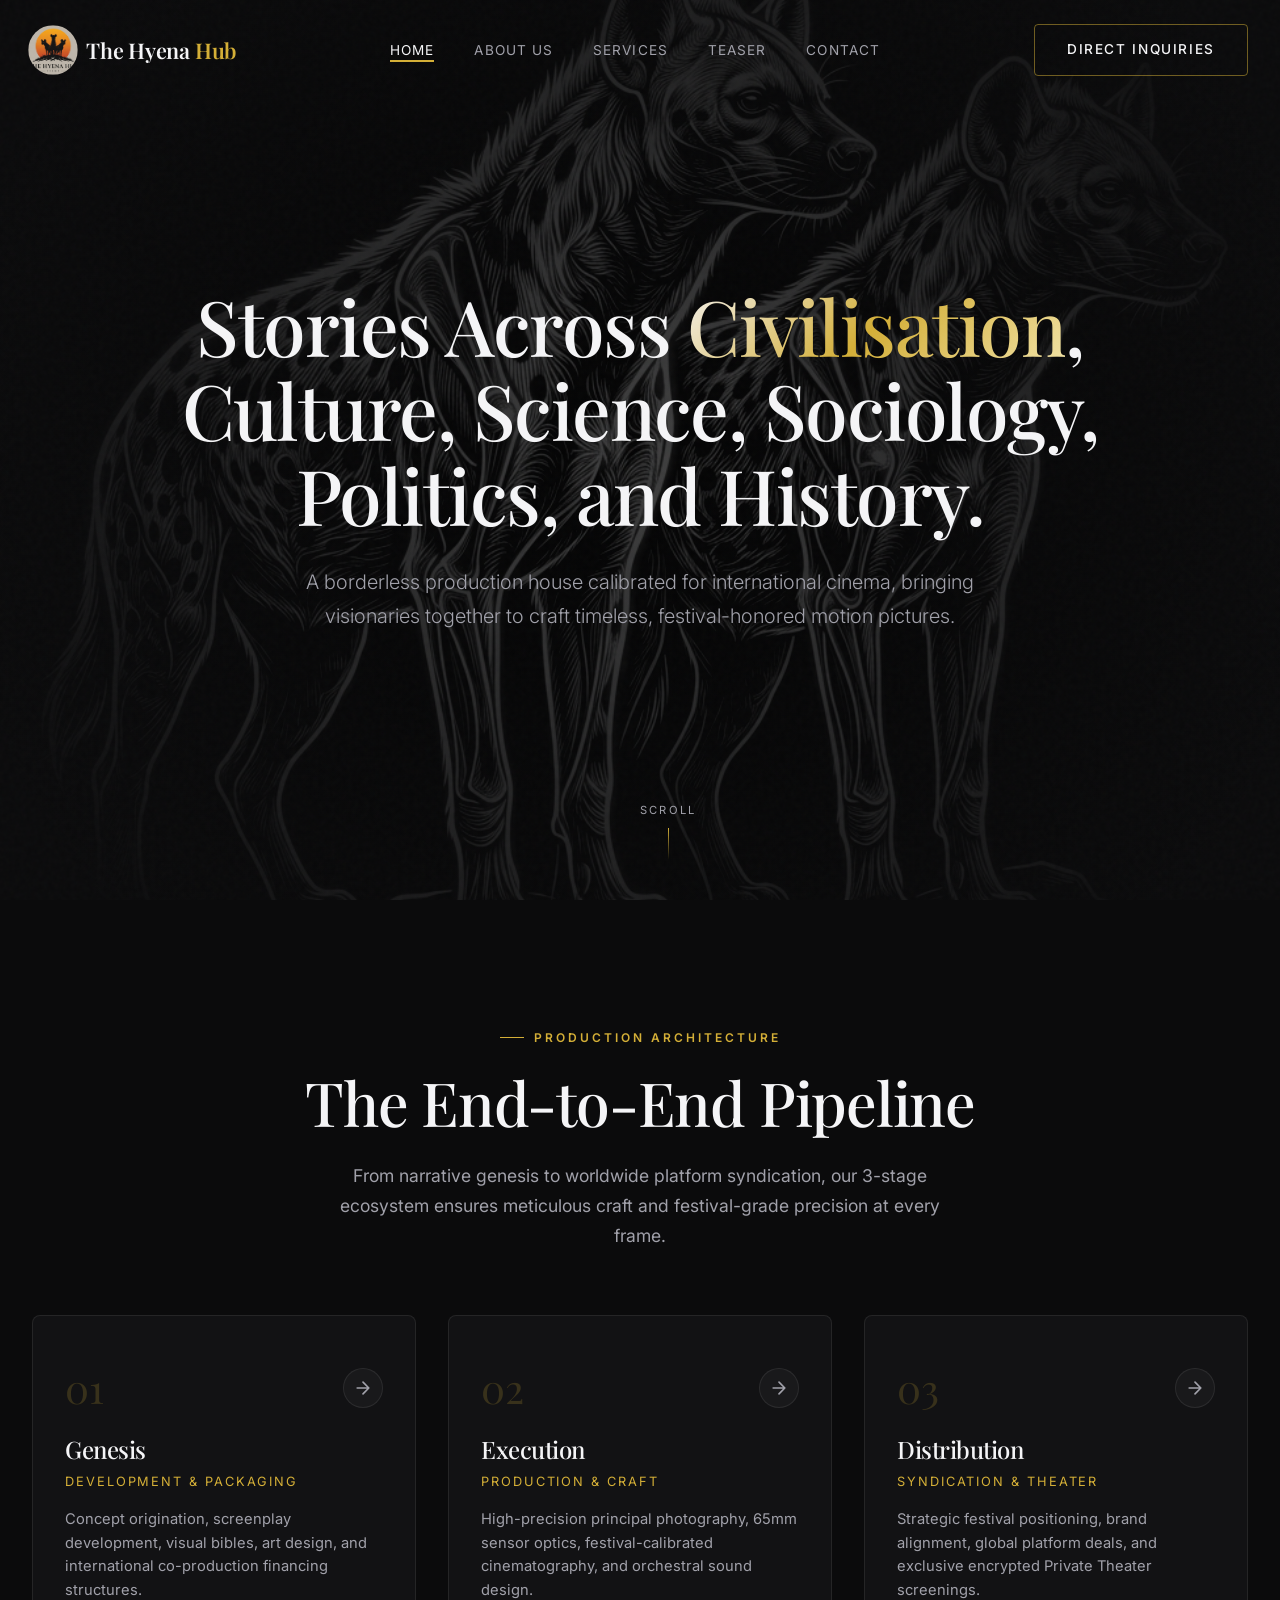
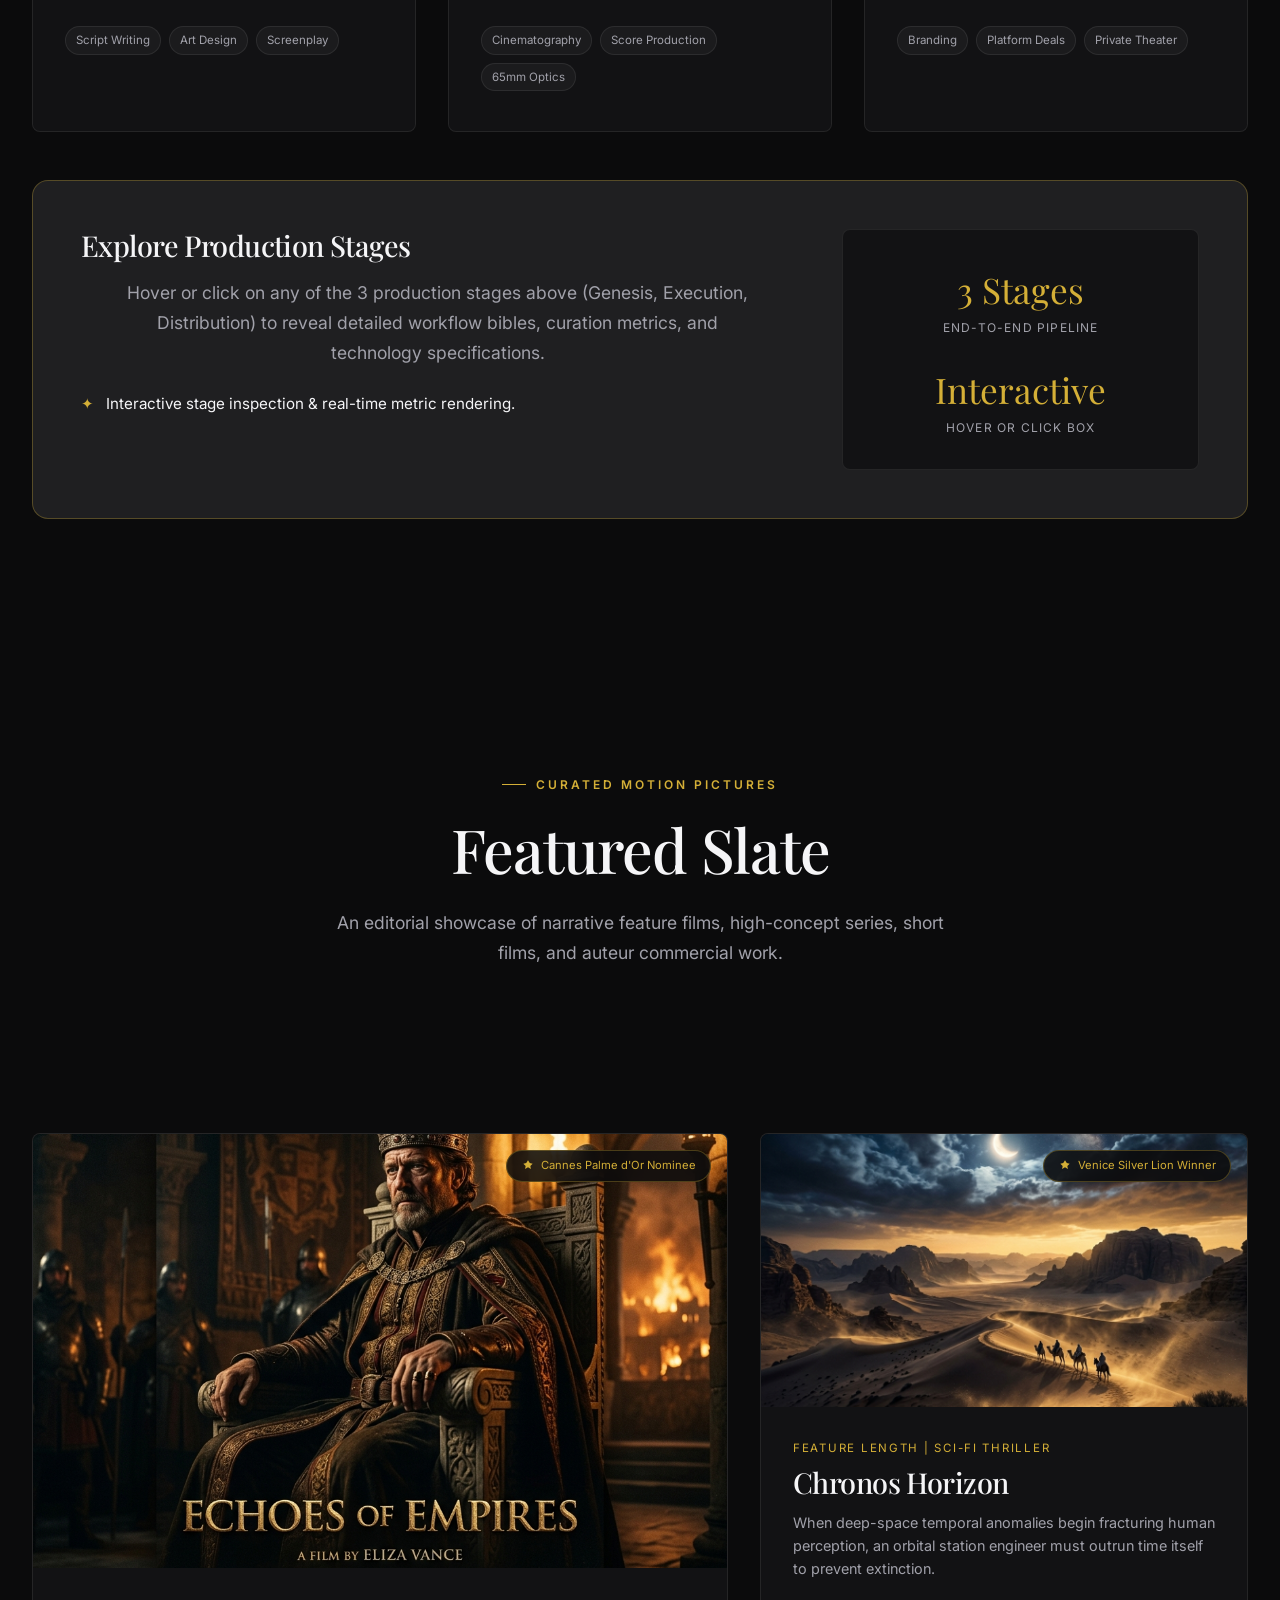
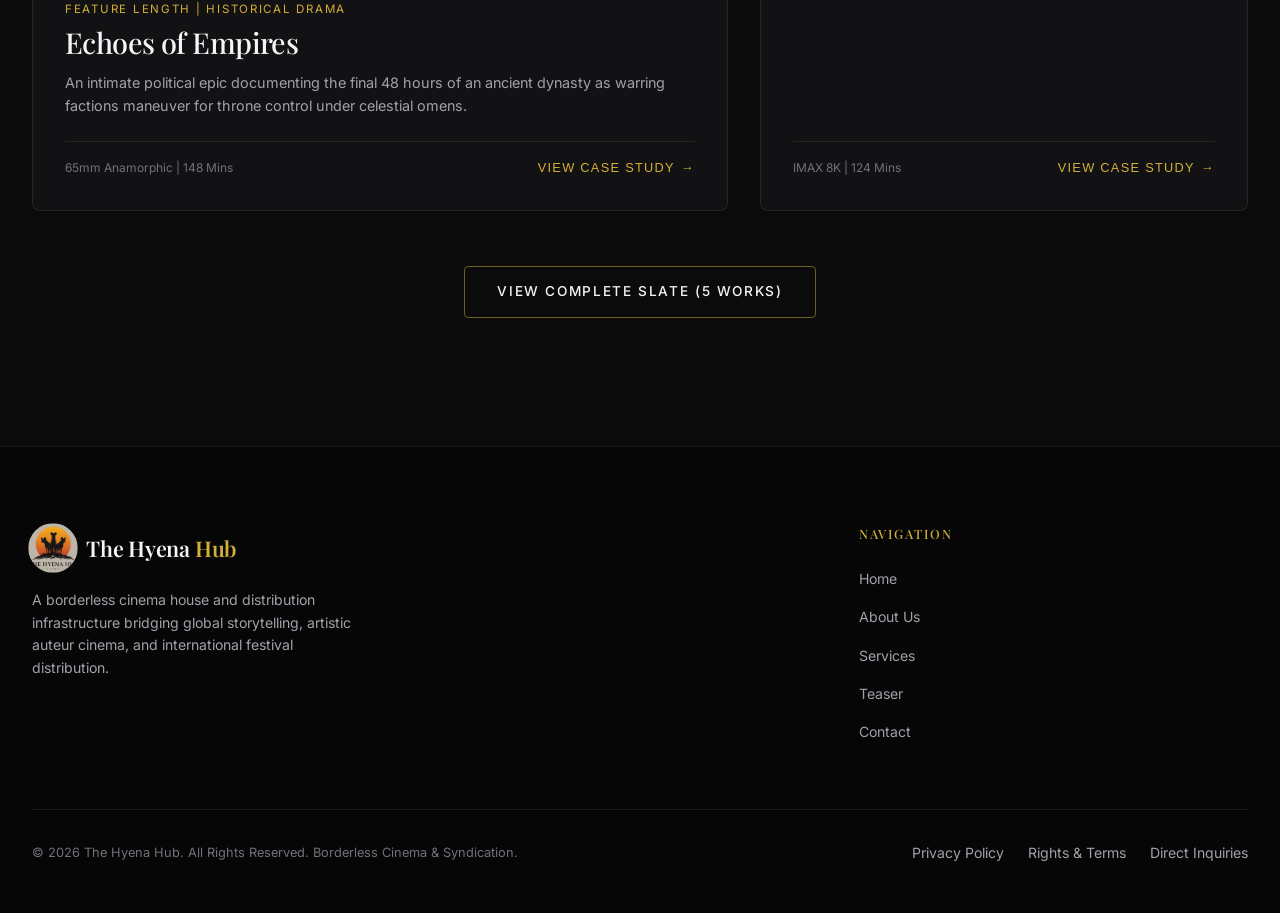
==== index.html @ 0e4c93d1 "Add dedicated Direct Inquiries page (inquiries.html) with email intake workflow" ====
<!DOCTYPE html>
<html lang="en">
<head>
  <meta charset="UTF-8">
  <meta name="viewport" content="width=device-width, initial-scale=1.0">
  <title>The Hyena Hub — Borderless International Cinema</title>
  <meta name="description" content="A borderless film production house and distribution ecosystem calibrated for international cinema, narrative storytelling, and global platform syndication.">
  
  <!-- Google Fonts (Playfair Display & Inter) -->
  <link rel="preconnect" href="https://fonts.googleapis.com">
  <link rel="preconnect" href="https://fonts.gstatic.com" crossorigin>
  <link href="https://fonts.googleapis.com/css2?family=Inter:wght@300;400;500;600;700&family=Playfair+Display:ital,wght@0,400;0,500;0,600;0,700;1,400&display=swap" rel="stylesheet">
  
  <!-- Modular Stylesheet -->
  <link rel="stylesheet" href="css/style.css">
  <link rel="icon" href="favicon.ico" type="image/x-icon">
</head>
<body>

  <!-- ==========================================================================
       1. NAVIGATION BAR
       ========================================================================== -->
  <header class="navbar" id="navbar">
    <div class="nav-container">
      <a href="index.html" class="brand-logo" id="brandLogo">
        <img src="assets/images/logo/logo.png" id="appLogoBrand" alt="The Hyena Hub Logo">
        <span class="brand-text">The Hyena <span>Hub</span></span>
      </a>

      <ul class="nav-links">
        <li><a href="index.html" class="nav-link active">Home</a></li>
        <li><a href="about.html" class="nav-link">About Us</a></li>
        <li><a href="services.html" class="nav-link">Services</a></li>
        <li><a href="portfolio.html" class="nav-link">Teaser</a></li>
        <li><a href="contact.html" class="nav-link">Contact</a></li>
      </ul>

      <div class="nav-actions">
        <a href="inquiries.html" class="btn btn-outline-gold">Direct Inquiries</a>
        <button class="hamburger-btn" id="hamburgerBtn" aria-label="Toggle Navigation">
          <span></span>
          <span></span>
          <span></span>
        </button>
      </div>
    </div>
  </header>

  <!-- Mobile Drawer -->
  <div class="mobile-drawer" id="mobileDrawer">
    <ul class="mobile-nav-links">
      <li><a href="index.html" class="mobile-nav-link">Home</a></li>
      <li><a href="about.html" class="mobile-nav-link">About Us</a></li>
      <li><a href="services.html" class="mobile-nav-link">Services</a></li>
      <li><a href="portfolio.html" class="mobile-nav-link">Teaser</a></li>
      <li><a href="contact.html" class="mobile-nav-link">Contact</a></li>
    </ul>
    <a href="inquiries.html" class="btn btn-gold" style="width: 100%;">Direct Inquiries</a>
  </div>

  <!-- ==========================================================================
       2. HERO SECTION
       ========================================================================== -->
  <section class="hero" id="home">
    <div class="hero-media-wrap">
      <img src="assets/images/hero/hyenas.png" alt="Hyenas Glowing Art" class="hero-backdrop-img">
      <div class="hero-overlay"></div>
    </div>

    <div class="hero-content">
      <h1 class="hero-title fade-in-up delay-1">
        Stories Across <span class="text-gradient-gold">Civilisation</span>, Culture, Science, Sociology, Politics, and History.
      </h1>
      
      <p class="hero-subtext fade-in-up delay-2">
        A borderless production house calibrated for international cinema, bringing visionaries together to craft timeless, festival-honored motion pictures.
      </p>
    </div>

    <a href="#pipeline" class="scroll-indicator fade-in-up delay-4">
      <span>Scroll</span>
      <div class="scroll-arrow"></div>
    </a>
  </section>

  <!-- ==========================================================================
       3. THE PIPELINE (3-Stage Production Ecosystem)
       ========================================================================== -->
  <section class="section" id="pipeline">
    <div class="container">
      <div class="section-header center fade-in-up">
        <span class="section-label">Production Architecture</span>
        <h2 class="section-title">The End-to-End Pipeline</h2>
        <p class="section-subtitle">
          From narrative genesis to worldwide platform syndication, our 3-stage ecosystem ensures meticulous craft and festival-grade precision at every frame.
        </p>
      </div>

      <div class="pipeline-grid fade-in-up delay-1">
        <!-- Stage 1: Genesis -->
        <div class="pipeline-card" data-stage="1" tabindex="0" role="button" aria-pressed="false">
          <div class="pipeline-card-header">
            <div class="pipeline-stage-number">01</div>
            <div class="pipeline-card-arrow" aria-hidden="true">
              <svg width="20" height="20" viewBox="0 0 24 24" fill="none" stroke="currentColor" stroke-width="2" stroke-linecap="round" stroke-linejoin="round">
                <path d="M5 12h14M12 5l7 7-7 7"/>
              </svg>
            </div>
          </div>
          <h3 class="pipeline-card-title">Genesis</h3>
          <div class="pipeline-card-sub">Development & Packaging</div>
          <p class="pipeline-card-desc">
            Concept origination, screenplay development, visual bibles, art design, and international co-production financing structures.
          </p>
          <div class="pipeline-tags">
            <span class="pipeline-tag">Script Writing</span>
            <span class="pipeline-tag">Art Design</span>
            <span class="pipeline-tag">Screenplay</span>
          </div>
        </div>

        <!-- Stage 2: Execution -->
        <div class="pipeline-card" data-stage="2" tabindex="0" role="button" aria-pressed="false">
          <div class="pipeline-card-header">
            <div class="pipeline-stage-number">02</div>
            <div class="pipeline-card-arrow" aria-hidden="true">
              <svg width="20" height="20" viewBox="0 0 24 24" fill="none" stroke="currentColor" stroke-width="2" stroke-linecap="round" stroke-linejoin="round">
                <path d="M5 12h14M12 5l7 7-7 7"/>
              </svg>
            </div>
          </div>
          <h3 class="pipeline-card-title">Execution</h3>
          <div class="pipeline-card-sub">Production & Craft</div>
          <p class="pipeline-card-desc">
            High-precision principal photography, 65mm sensor optics, festival-calibrated cinematography, and orchestral sound design.
          </p>
          <div class="pipeline-tags">
            <span class="pipeline-tag">Cinematography</span>
            <span class="pipeline-tag">Score Production</span>
            <span class="pipeline-tag">65mm Optics</span>
          </div>
        </div>

        <!-- Stage 3: Distribution -->
        <div class="pipeline-card" data-stage="3" tabindex="0" role="button" aria-pressed="false">
          <div class="pipeline-card-header">
            <div class="pipeline-stage-number">03</div>
            <div class="pipeline-card-arrow" aria-hidden="true">
              <svg width="20" height="20" viewBox="0 0 24 24" fill="none" stroke="currentColor" stroke-width="2" stroke-linecap="round" stroke-linejoin="round">
                <path d="M5 12h14M12 5l7 7-7 7"/>
              </svg>
            </div>
          </div>
          <h3 class="pipeline-card-title">Distribution</h3>
          <div class="pipeline-card-sub">Syndication & Theater</div>
          <p class="pipeline-card-desc">
            Strategic festival positioning, brand alignment, global platform deals, and exclusive encrypted Private Theater screenings.
          </p>
          <div class="pipeline-tags">
            <span class="pipeline-tag">Branding</span>
            <span class="pipeline-tag">Platform Deals</span>
            <span class="pipeline-tag">Private Theater</span>
          </div>
        </div>
      </div>

      <!-- Detail Panel -->
      <div class="pipeline-detail-panel fade-in-up delay-2" id="pipelineDetailPanel">
        <div>
          <h3 class="panel-title" id="pipelinePanelTitle">Explore Production Stages</h3>
          <p class="section-subtitle" id="pipelinePanelDesc">
            Hover or click on any of the 3 production stages above (Genesis, Execution, Distribution) to reveal detailed workflow bibles, curation metrics, and technology specifications.
          </p>
          <ul class="panel-bullets" id="pipelineBullets">
            <li class="panel-bullet-item">
              <div class="panel-bullet-icon">✦</div>
              <span>Interactive stage inspection & real-time metric rendering.</span>
            </li>
          </ul>
        </div>

        <div class="panel-stat-box">
          <div class="stat-item">
            <div class="stat-value" id="pipelineStatVal1">3 Stages</div>
            <div class="stat-label" id="pipelineStatLbl1">End-to-End Pipeline</div>
          </div>
          <div class="stat-item">
            <div class="stat-value" id="pipelineStatVal2">Interactive</div>
            <div class="stat-label" id="pipelineStatLbl2">Hover or Click Box</div>
          </div>
        </div>
      </div>
    </div>
  </section>

  <!-- ==========================================================================
       4. FEATURED SLATE SHOWCASE
       ========================================================================== -->
  <section class="section" id="slate">
    <div class="container">
      <div class="section-header center fade-in-up">
        <span class="section-label">Curated Motion Pictures</span>
        <h2 class="section-title">Featured Slate</h2>
        <p class="section-subtitle">
          An editorial showcase of narrative feature films, high-concept series, short films, and auteur commercial work.
        </p>
      </div>

      <div class="slate-filters fade-in-up delay-1">
        <button class="filter-btn active" data-filter="all">All Works</button>
        <button class="filter-btn" data-filter="feature">Feature Length</button>
        <button class="filter-btn" data-filter="short">Short Films</button>
        <button class="filter-btn" data-filter="series">Web Series</button>
        <button class="filter-btn" data-filter="commercial">Commercials</button>
      </div>

      <div class="slate-grid fade-in-up delay-2">
        <!-- Film 1 -->
        <div class="slate-card span-7 tall" data-category="feature">
          <div class="slate-poster-wrap">
            <img src="assets/images/hero/slate_film1.png" alt="Echoes of Empires Poster" class="slate-poster-img">
            <div class="slate-laurel-badge">
              <svg class="slate-laurel-svg" viewBox="0 0 24 24"><path d="M12 2L9 7l-5 1 4 4-1 5 5-3 5 3-1-5 4-4-5-1z"/></svg>
              Cannes Palme d'Or Nominee
            </div>
          </div>
          <div class="slate-card-body">
            <div class="slate-category-tag">Feature Length | Historical Drama</div>
            <h3 class="slate-film-title">Echoes of Empires</h3>
            <p class="slate-film-logline">
              An intimate political epic documenting the final 48 hours of an ancient dynasty as warring factions maneuver for throne control under celestial omens.
            </p>
            <div class="slate-card-footer">
              <span class="slate-meta-specs">65mm Anamorphic | 148 Mins</span>
              <button class="slate-action-link open-case-study" data-film="echoes-of-empires">
                View Case Study <span>→</span>
              </button>
            </div>
          </div>
        </div>

        <!-- Film 2 -->
        <div class="slate-card span-5" data-category="feature">
          <div class="slate-poster-wrap">
            <img src="assets/images/hero/hero_cinematic.png" alt="Chronos Horizon Poster" class="slate-poster-img">
            <div class="slate-laurel-badge">
              <svg class="slate-laurel-svg" viewBox="0 0 24 24"><path d="M12 2L9 7l-5 1 4 4-1 5 5-3 5 3-1-5 4-4-5-1z"/></svg>
              Venice Silver Lion Winner
            </div>
          </div>
          <div class="slate-card-body">
            <div class="slate-category-tag">Feature Length | Sci-Fi Thriller</div>
            <h3 class="slate-film-title">Chronos Horizon</h3>
            <p class="slate-film-logline">
              When deep-space temporal anomalies begin fracturing human perception, an orbital station engineer must outrun time itself to prevent extinction.
            </p>
            <div class="slate-card-footer">
              <span class="slate-meta-specs">IMAX 8K | 124 Mins</span>
              <button class="slate-action-link open-case-study" data-film="chronos-horizon">
                View Case Study <span>→</span>
              </button>
            </div>
          </div>
        </div>
      </div>

      <div style="text-align: center; margin-top: 3.5rem;">
        <a href="portfolio.html" class="btn btn-outline-gold">View Complete Slate (5 Works)</a>
      </div>
    </div>
  </section>

  <!-- ==========================================================================
       5. MODAL CASE STUDY DIALOG
       ========================================================================== -->
  <div class="modal-backdrop" id="modalBackdrop">
    <div class="modal-card">
      <button class="modal-close-btn" id="modalCloseBtn" aria-label="Close Dialog">&times;</button>
      
      <div class="modal-hero-frame">
        <img src="assets/images/hero/slate_film1.png" alt="Film Case Study Hero" class="modal-hero-img" id="modalHeroImg">
      </div>

      <div class="modal-content-body">
        <div class="modal-meta-row" id="modalCategory">Feature Length | Historical Drama</div>
        <h2 class="modal-title" id="modalTitle">Echoes of Empires</h2>
        <p class="section-subtitle" id="modalLogline" style="max-width: 100%;">
          An intimate political epic documenting the final 48 hours of an ancient dynasty as warring factions maneuver for throne control under celestial omens.
        </p>

        <div class="modal-specs-grid">
          <div>
            <div class="spec-box-label">Camera & Optics</div>
            <div class="spec-box-val" id="modalFormat">65mm Anamorphic</div>
          </div>
          <div>
            <div class="spec-box-label">Audio Mix</div>
            <div class="spec-box-val" id="modalSound">Dolby Atmos 7.1</div>
          </div>
          <div>
            <div class="spec-box-label">Color Space</div>
            <div class="spec-box-val">ACES Certified</div>
          </div>
          <div>
            <div class="spec-box-label">Status</div>
            <div class="spec-box-val" id="modalStatus">Festival Circuit 2026</div>
          </div>
        </div>

        <p style="font-size: 0.88rem; color: var(--color-text-muted); margin-bottom: 1.5rem;" id="modalDirector">
          Director: Marcus Vance | Cinematography: Elena Rostova
        </p>

        <div style="display: flex; gap: 1rem;">
          <a href="portfolio.html#theater" class="btn btn-gold">Screen Trailer in Theater</a>
          <button class="btn btn-outline-gold" id="closeModalActionBtn">Close</button>
        </div>
      </div>
    </div>
  </div>

  <!-- ==========================================================================
       6. FOOTER
       ========================================================================== -->
  <footer class="footer">
    <div class="container">
      <div class="footer-grid">
        <div>
          <a href="index.html" class="brand-logo">
            <img src="assets/images/logo/logo.png" class="app-logo-brand" alt="The Hyena Hub Logo">
            <span class="brand-text">The Hyena <span>Hub</span></span>
          </a>
          <p class="footer-brand-desc">
            A borderless cinema house and distribution infrastructure bridging global storytelling, artistic auteur cinema, and international festival distribution.
          </p>
        </div>

        <div>
          <h4 class="footer-col-title">Navigation</h4>
          <ul class="footer-links">
            <li><a href="index.html" class="footer-link">Home</a></li>
            <li><a href="about.html" class="footer-link">About Us</a></li>
            <li><a href="services.html" class="footer-link">Services</a></li>
            <li><a href="portfolio.html" class="footer-link">Teaser</a></li>
            <li><a href="contact.html" class="footer-link">Contact</a></li>
          </ul>
        </div>

      </div>

      <div class="footer-bottom">
        <div>&copy; 2026 The Hyena Hub. All Rights Reserved. Borderless Cinema & Syndication.</div>
        <div style="display: flex; gap: 1.5rem;">
          <a href="pages/privacy.html" class="footer-link">Privacy Policy</a>
          <a href="pages/terms.html" class="footer-link">Rights & Terms</a>
          <a href="inquiries.html" class="footer-link">Direct Inquiries</a>
        </div>
      </div>
    </div>
  </footer>

  <!-- Main Modular JS Engine -->
  <script type="module" src="js/main.js"></script>
</body>
</html>
---- css/style.css ----
/* ==========================================================================
   THE HYENA HUB — Master Stylesheet
   Imports modular design system layers
   ========================================================================== */

@import 'variables.css';
@import 'animations.css';
@import 'components.css';
@import 'responsive.css';

/* --------------------------------------------------------------------------
   HERO SECTION STYLING
   -------------------------------------------------------------------------- */
.hero {
  position: relative;
  min-height: 100vh;
  display: flex;
  align-items: center;
  justify-content: center;
  padding: 8rem 2rem 4rem;
  overflow: hidden;
}

.hero-media-wrap {
  position: absolute;
  top: 0; left: 0; width: 100%; height: 100%;
  z-index: 1;
}

.hero-backdrop-img {
  width: 100%;
  height: 100%;
  object-fit: cover;
  object-position: center;
  filter: brightness(0.4) contrast(1.1);
  transform: scale(1.05);
  animation: heroZoom 20s infinite alternate cubic-bezier(0.25, 1, 0.5, 1);
}

@keyframes heroZoom {
  0% { transform: scale(1); }
  100% { transform: scale(1.1); }
}

.hero-overlay {
  position: absolute;
  top: 0; left: 0; width: 100%; height: 100%;
  background: radial-gradient(circle at center, rgba(11, 11, 12, 0.4) 0%, var(--color-obsidian) 90%);
}

.hero-content {
  position: relative;
  z-index: 2;
  max-width: 960px;
  text-align: center;
  margin: 0 auto;
}

.hero-badge {
  display: inline-flex;
  align-items: center;
  gap: 8px;
  padding: 6px 18px;
  background: rgba(11, 11, 12, 0.8);
  border: 1px solid var(--color-border-gold);
  border-radius: var(--radius-full);
  font-size: 0.75rem;
  text-transform: uppercase;
  letter-spacing: 0.15em;
  color: var(--color-gold);
  margin-bottom: 2rem;
  backdrop-filter: blur(10px);
}

.hero-badge-dot {
  width: 6px;
  height: 6px;
  border-radius: 50%;
  background-color: var(--color-gold);
  box-shadow: 0 0 10px var(--color-gold);
}

.hero-title {
  font-size: clamp(2.8rem, 6vw, 4.8rem);
  margin-bottom: 1.8rem;
  line-height: 1.1;
}

.hero-subtext {
  font-size: 1.25rem;
  color: var(--color-text-muted);
  max-width: 720px;
  margin: 0 auto 3rem;
  line-height: 1.7;
  font-weight: 300;
}

.hero-cta-group {
  display: flex;
  align-items: center;
  justify-content: center;
  gap: 1.5rem;
  flex-wrap: wrap;
}

.scroll-indicator {
  position: absolute;
  bottom: 2.5rem;
  left: 50%;
  transform: translateX(-50%);
  z-index: 2;
  display: flex;
  flex-direction: column;
  align-items: center;
  gap: 8px;
  color: var(--color-text-muted);
  text-decoration: none;
  font-size: 0.7rem;
  text-transform: uppercase;
  letter-spacing: 0.2em;
  transition: color var(--transition-fast);
}

.scroll-indicator:hover {
  color: var(--color-gold);
}

.scroll-arrow {
  width: 1px;
  height: 32px;
  background: linear-gradient(to bottom, var(--color-gold), transparent);
  animation: scrollDrop 2s infinite;
}

@keyframes scrollDrop {
  0% { transform: scaleY(0); transform-origin: top; }
  50% { transform: scaleY(1); transform-origin: top; }
  50.1% { transform: scaleY(1); transform-origin: bottom; }
  100% { transform: scaleY(0); transform-origin: bottom; }
}
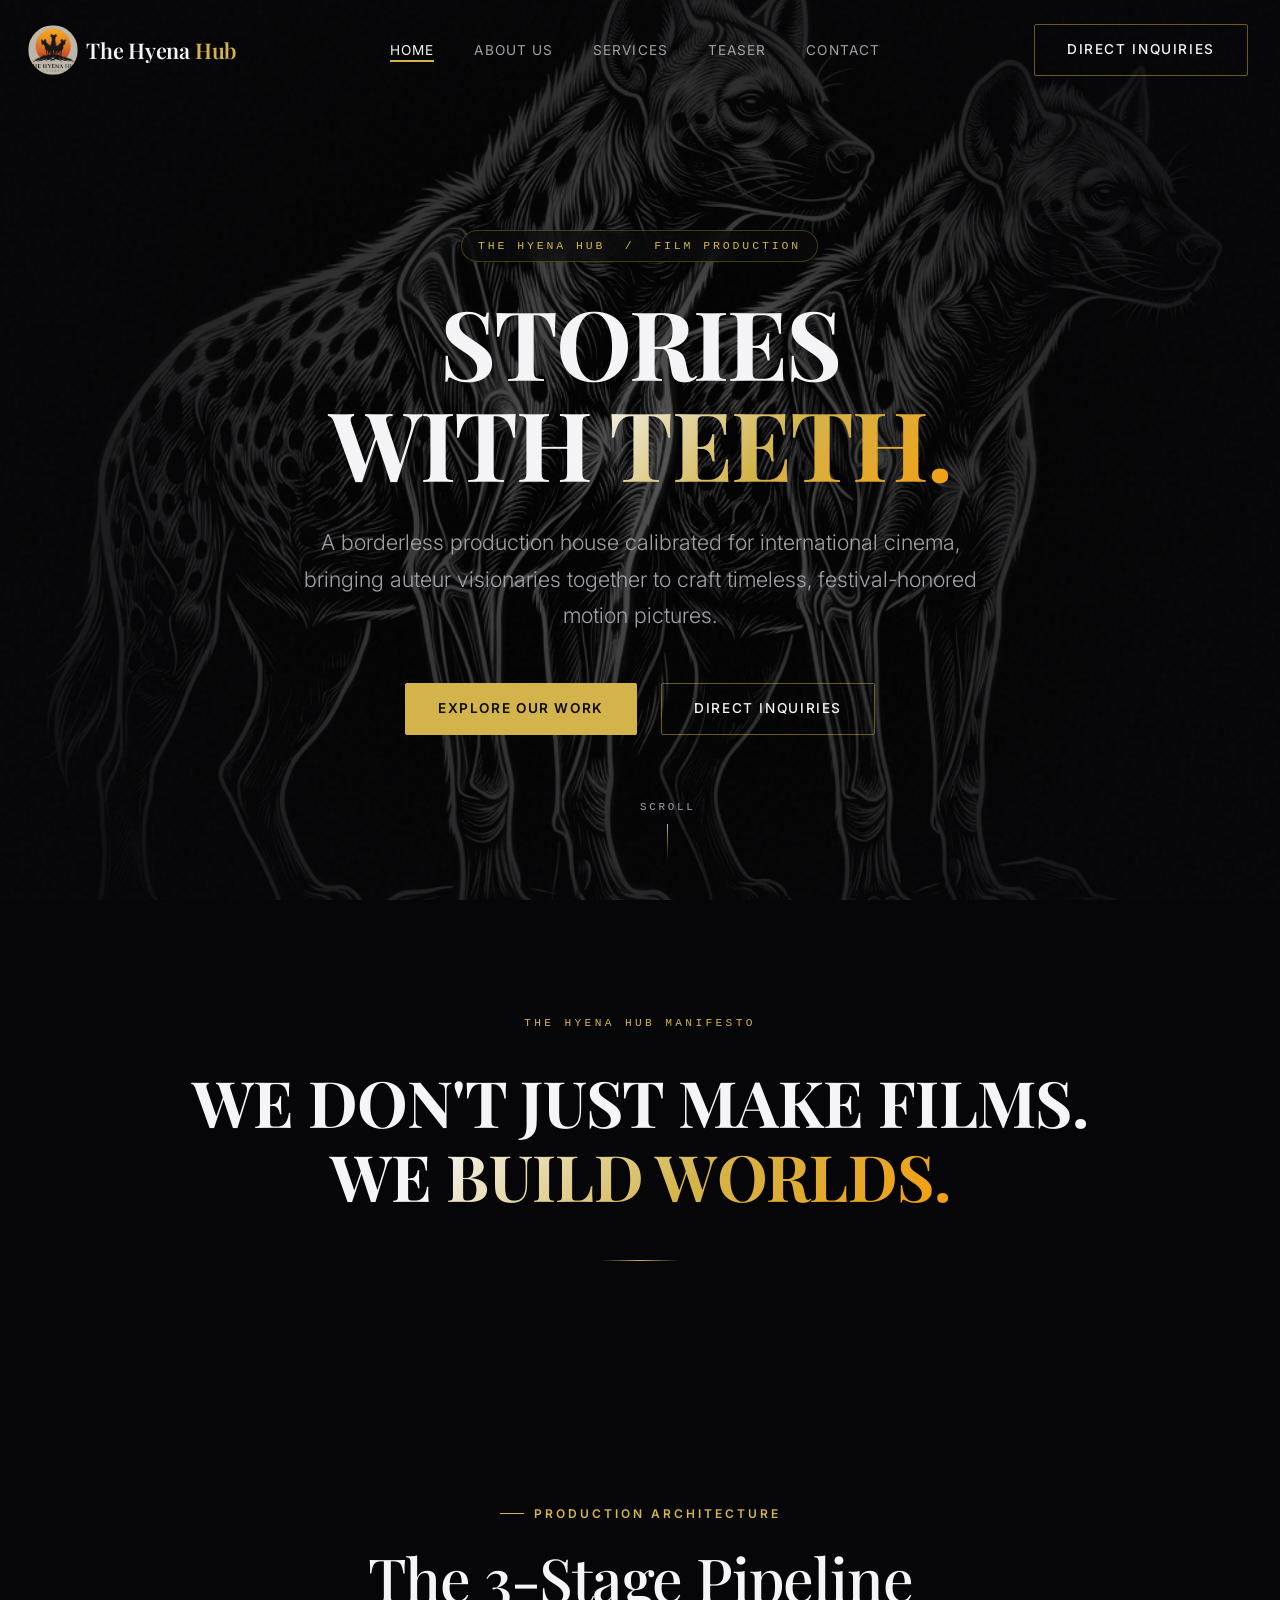
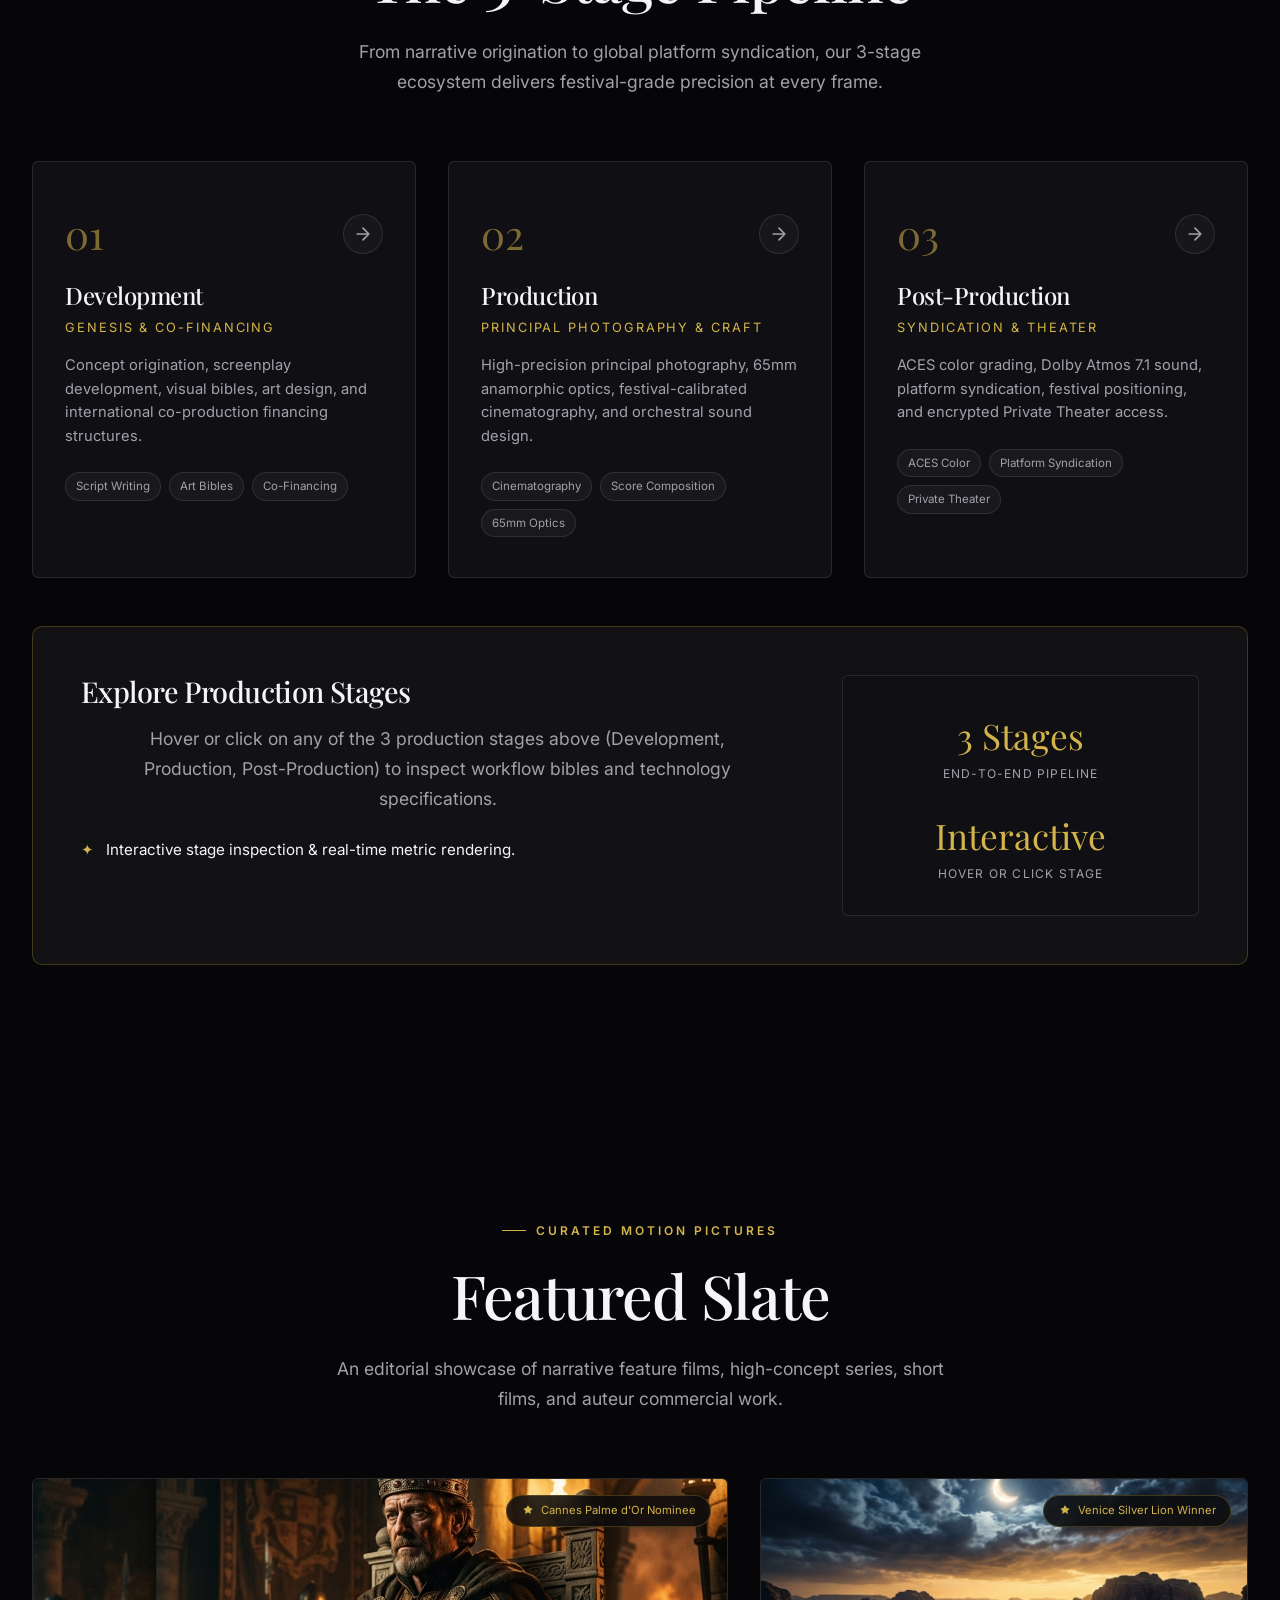
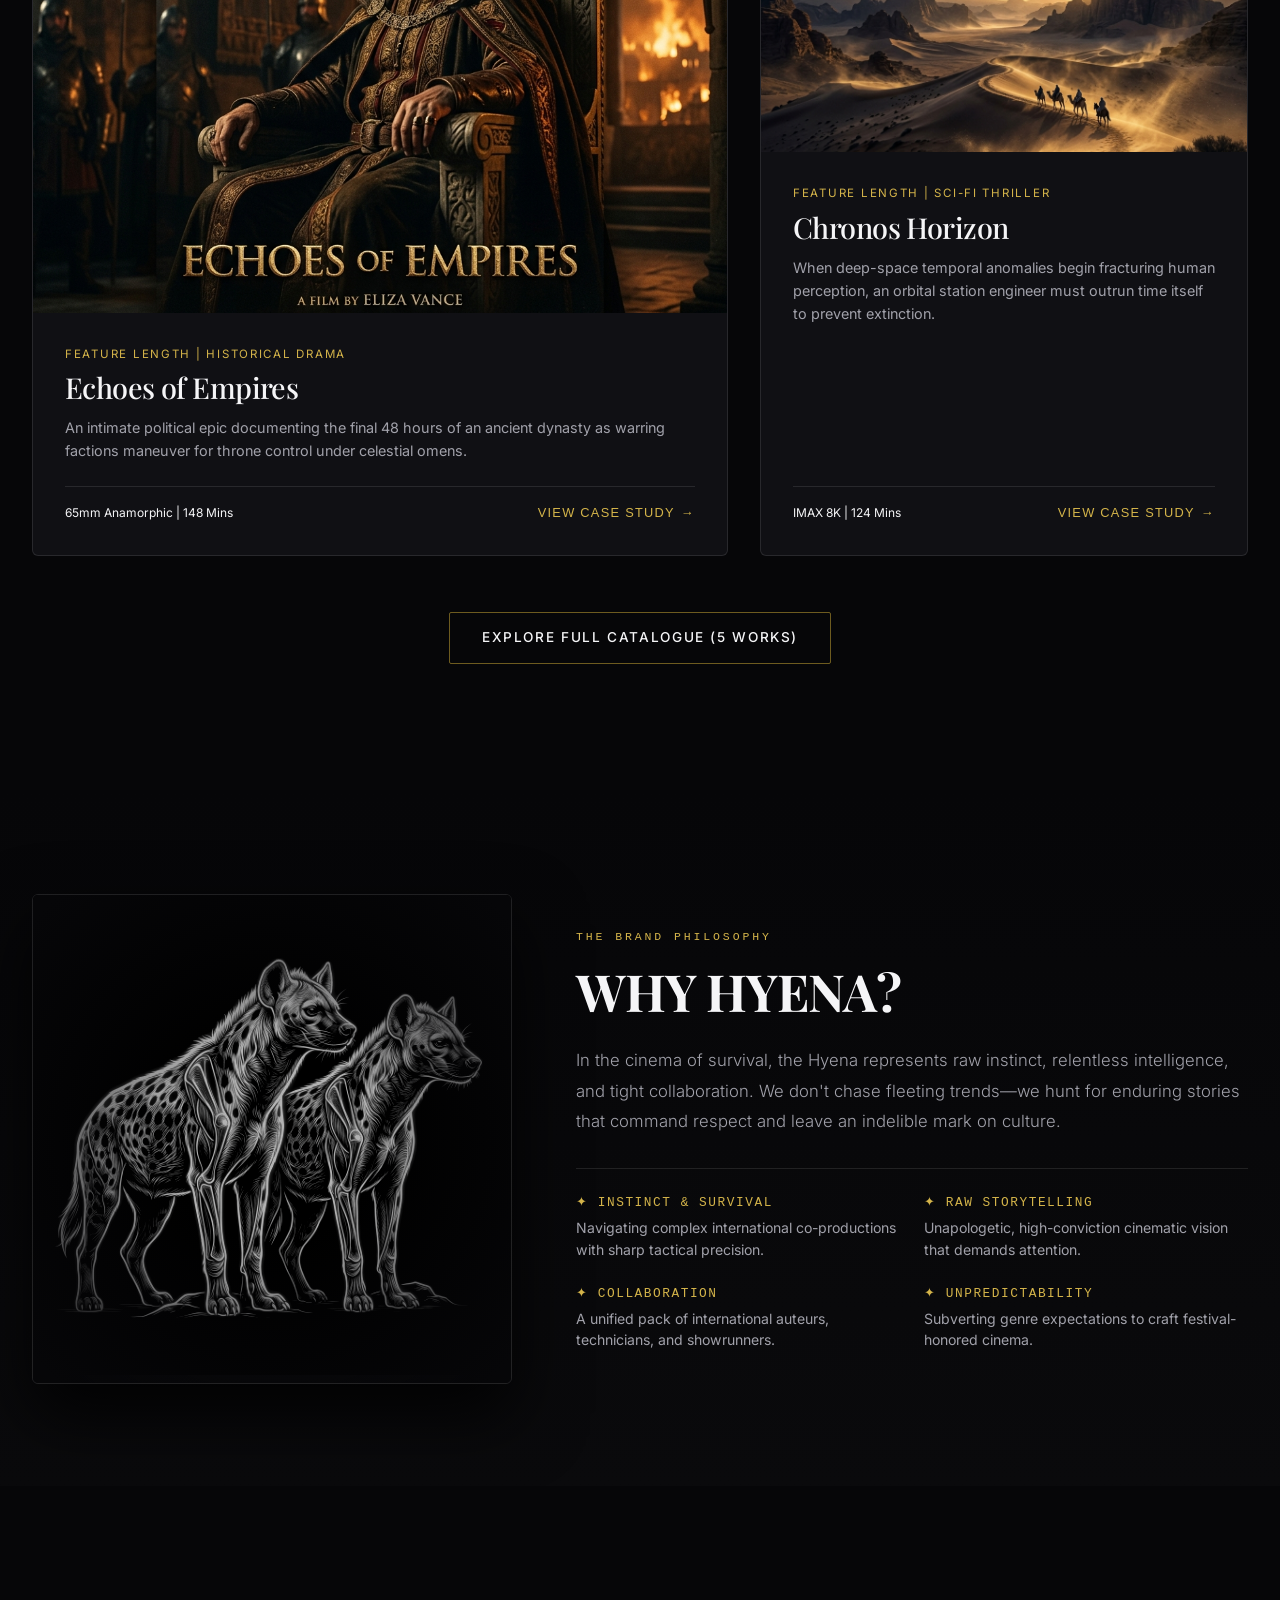
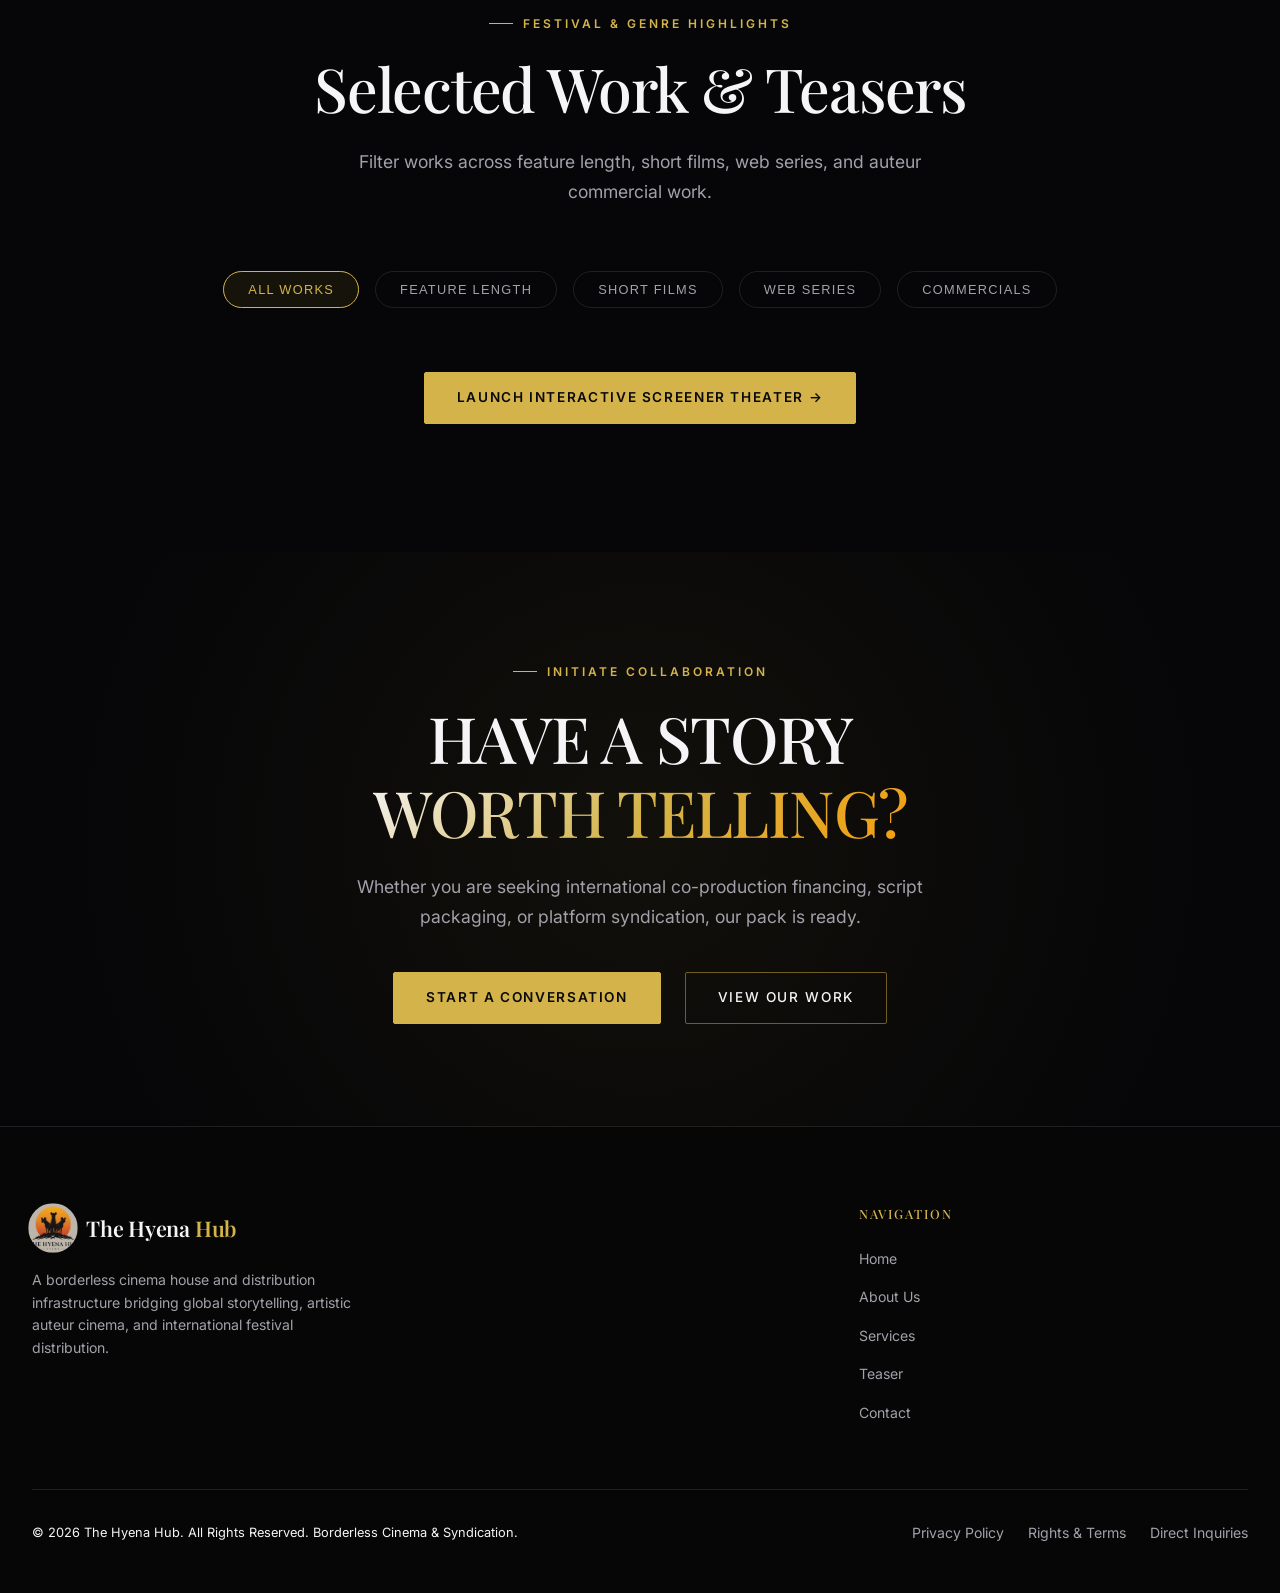
==== commit 2b740d2b: "Execute production website redesign following 9-section editorial hierarchy and Hyena creative direc" ====
--- a/index.html
+++ b/index.html
@@ -3,22 +3,22 @@
 <head>
   <meta charset="UTF-8">
   <meta name="viewport" content="width=device-width, initial-scale=1.0">
-  <title>The Hyena Hub — Borderless International Cinema</title>
-  <meta name="description" content="A borderless film production house and distribution ecosystem calibrated for international cinema, narrative storytelling, and global platform syndication.">
+  <title>The Hyena Hub — Borderless Film Production & Global Syndication</title>
+  <meta name="description" content="A borderless cinematic film production house and global syndication ecosystem bridging raw narrative storytelling, international co-production, and festival-honored motion pictures.">
   
-  <!-- Google Fonts (Playfair Display & Inter) -->
+  <!-- Google Fonts (Space Grotesk, Playfair Display, Inter) -->
   <link rel="preconnect" href="https://fonts.googleapis.com">
   <link rel="preconnect" href="https://fonts.gstatic.com" crossorigin>
-  <link href="https://fonts.googleapis.com/css2?family=Inter:wght@300;400;500;600;700&family=Playfair+Display:ital,wght@0,400;0,500;0,600;0,700;1,400&display=swap" rel="stylesheet">
+  <link href="https://fonts.googleapis.com/css2?family=Inter:wght@300;400;500;600;700&family=Playfair+Display:ital,wght@0,500;0,600;0,700;1,400&family=Space+Grotesk:wght@400;500;600;700&display=swap" rel="stylesheet">
   
-  <!-- Modular Stylesheet -->
+  <!-- Master Stylesheet -->
   <link rel="stylesheet" href="css/style.css">
   <link rel="icon" href="favicon.ico" type="image/x-icon">
 </head>
 <body>
 
   <!-- ==========================================================================
-       1. NAVIGATION BAR
+       01 — NAVIGATION
        ========================================================================== -->
   <header class="navbar" id="navbar">
     <div class="nav-container">
@@ -46,7 +46,7 @@
     </div>
   </header>
 
-  <!-- Mobile Drawer -->
+  <!-- Mobile Navigation Drawer -->
   <div class="mobile-drawer" id="mobileDrawer">
     <ul class="mobile-nav-links">
       <li><a href="index.html" class="mobile-nav-link">Home</a></li>
@@ -59,45 +59,68 @@
   </div>
 
   <!-- ==========================================================================
-       2. HERO SECTION
+       02 — HERO
        ========================================================================== -->
   <section class="hero" id="home">
     <div class="hero-media-wrap">
-      <img src="assets/images/hero/hyenas.png" alt="Hyenas Glowing Art" class="hero-backdrop-img">
+      <img src="assets/images/hero/hyenas.png" alt="Hyenas Cinematic Art" class="hero-backdrop-img">
       <div class="hero-overlay"></div>
     </div>
 
     <div class="hero-content">
+      <div class="hero-meta-tag fade-in-up">
+        THE HYENA HUB &nbsp;/&nbsp; FILM PRODUCTION
+      </div>
+
       <h1 class="hero-title fade-in-up delay-1">
-        Stories Across <span class="text-gradient-gold">Civilisation</span>, Culture, Science, Sociology, Politics, and History.
+        STORIES <br>WITH <span class="text-gradient-gold">TEETH.</span>
       </h1>
       
       <p class="hero-subtext fade-in-up delay-2">
-        A borderless production house calibrated for international cinema, bringing visionaries together to craft timeless, festival-honored motion pictures.
+        A borderless production house calibrated for international cinema, bringing auteur visionaries together to craft timeless, festival-honored motion pictures.
       </p>
-    </div>
-
-    <a href="#pipeline" class="scroll-indicator fade-in-up delay-4">
+
+      <div class="hero-cta-group fade-in-up delay-3">
+        <a href="#slate" class="btn btn-gold">Explore Our Work</a>
+        <a href="inquiries.html" class="btn btn-outline-gold">Direct Inquiries</a>
+      </div>
+    </div>
+
+    <a href="#statement" class="scroll-indicator fade-in-up delay-4" aria-label="Scroll to Content">
       <span>Scroll</span>
       <div class="scroll-arrow"></div>
     </a>
   </section>
 
   <!-- ==========================================================================
-       3. THE PIPELINE (3-Stage Production Ecosystem)
+       03 — BRAND STATEMENT
+       ========================================================================== -->
+  <section class="brand-statement-section" id="statement">
+    <div class="statement-wrap fade-in-up">
+      <span class="statement-tag">THE HYENA HUB MANIFESTO</span>
+      <h2 class="editorial-headline">
+        WE DON'T JUST MAKE FILMS.<br>
+        WE <span class="text-gradient-gold">BUILD WORLDS.</span>
+      </h2>
+      <div class="gold-divider-rule"></div>
+    </div>
+  </section>
+
+  <!-- ==========================================================================
+       04 — PRODUCTION PIPELINE
        ========================================================================== -->
   <section class="section" id="pipeline">
     <div class="container">
       <div class="section-header center fade-in-up">
         <span class="section-label">Production Architecture</span>
-        <h2 class="section-title">The End-to-End Pipeline</h2>
+        <h2 class="section-title">The 3-Stage Pipeline</h2>
         <p class="section-subtitle">
-          From narrative genesis to worldwide platform syndication, our 3-stage ecosystem ensures meticulous craft and festival-grade precision at every frame.
+          From narrative origination to global platform syndication, our 3-stage ecosystem delivers festival-grade precision at every frame.
         </p>
       </div>
 
       <div class="pipeline-grid fade-in-up delay-1">
-        <!-- Stage 1: Genesis -->
+        <!-- Stage 1: Development -->
         <div class="pipeline-card" data-stage="1" tabindex="0" role="button" aria-pressed="false">
           <div class="pipeline-card-header">
             <div class="pipeline-stage-number">01</div>
@@ -107,19 +130,19 @@
               </svg>
             </div>
           </div>
-          <h3 class="pipeline-card-title">Genesis</h3>
-          <div class="pipeline-card-sub">Development & Packaging</div>
+          <h3 class="pipeline-card-title">Development</h3>
+          <div class="pipeline-card-sub">Genesis & Co-Financing</div>
           <p class="pipeline-card-desc">
             Concept origination, screenplay development, visual bibles, art design, and international co-production financing structures.
           </p>
           <div class="pipeline-tags">
             <span class="pipeline-tag">Script Writing</span>
-            <span class="pipeline-tag">Art Design</span>
-            <span class="pipeline-tag">Screenplay</span>
-          </div>
-        </div>
-
-        <!-- Stage 2: Execution -->
+            <span class="pipeline-tag">Art Bibles</span>
+            <span class="pipeline-tag">Co-Financing</span>
+          </div>
+        </div>
+
+        <!-- Stage 2: Production -->
         <div class="pipeline-card" data-stage="2" tabindex="0" role="button" aria-pressed="false">
           <div class="pipeline-card-header">
             <div class="pipeline-stage-number">02</div>
@@ -129,19 +152,19 @@
               </svg>
             </div>
           </div>
-          <h3 class="pipeline-card-title">Execution</h3>
-          <div class="pipeline-card-sub">Production & Craft</div>
+          <h3 class="pipeline-card-title">Production</h3>
+          <div class="pipeline-card-sub">Principal Photography & Craft</div>
           <p class="pipeline-card-desc">
-            High-precision principal photography, 65mm sensor optics, festival-calibrated cinematography, and orchestral sound design.
+            High-precision principal photography, 65mm anamorphic optics, festival-calibrated cinematography, and orchestral sound design.
           </p>
           <div class="pipeline-tags">
             <span class="pipeline-tag">Cinematography</span>
-            <span class="pipeline-tag">Score Production</span>
+            <span class="pipeline-tag">Score Composition</span>
             <span class="pipeline-tag">65mm Optics</span>
           </div>
         </div>
 
-        <!-- Stage 3: Distribution -->
+        <!-- Stage 3: Post-Production -->
         <div class="pipeline-card" data-stage="3" tabindex="0" role="button" aria-pressed="false">
           <div class="pipeline-card-header">
             <div class="pipeline-stage-number">03</div>
@@ -151,14 +174,14 @@
               </svg>
             </div>
           </div>
-          <h3 class="pipeline-card-title">Distribution</h3>
+          <h3 class="pipeline-card-title">Post-Production</h3>
           <div class="pipeline-card-sub">Syndication & Theater</div>
           <p class="pipeline-card-desc">
-            Strategic festival positioning, brand alignment, global platform deals, and exclusive encrypted Private Theater screenings.
+            ACES color grading, Dolby Atmos 7.1 sound, platform syndication, festival positioning, and encrypted Private Theater access.
           </p>
           <div class="pipeline-tags">
-            <span class="pipeline-tag">Branding</span>
-            <span class="pipeline-tag">Platform Deals</span>
+            <span class="pipeline-tag">ACES Color</span>
+            <span class="pipeline-tag">Platform Syndication</span>
             <span class="pipeline-tag">Private Theater</span>
           </div>
         </div>
@@ -169,7 +192,7 @@
         <div>
           <h3 class="panel-title" id="pipelinePanelTitle">Explore Production Stages</h3>
           <p class="section-subtitle" id="pipelinePanelDesc">
-            Hover or click on any of the 3 production stages above (Genesis, Execution, Distribution) to reveal detailed workflow bibles, curation metrics, and technology specifications.
+            Hover or click on any of the 3 production stages above (Development, Production, Post-Production) to inspect workflow bibles and technology specifications.
           </p>
           <ul class="panel-bullets" id="pipelineBullets">
             <li class="panel-bullet-item">
@@ -186,15 +209,15 @@
           </div>
           <div class="stat-item">
             <div class="stat-value" id="pipelineStatVal2">Interactive</div>
-            <div class="stat-label" id="pipelineStatLbl2">Hover or Click Box</div>
-          </div>
-        </div>
-      </div>
-    </div>
-  </section>
-
-  <!-- ==========================================================================
-       4. FEATURED SLATE SHOWCASE
+            <div class="stat-label" id="pipelineStatLbl2">Hover or Click Stage</div>
+          </div>
+        </div>
+      </div>
+    </div>
+  </section>
+
+  <!-- ==========================================================================
+       05 — FEATURED SLATE
        ========================================================================== -->
   <section class="section" id="slate">
     <div class="container">
@@ -206,15 +229,7 @@
         </p>
       </div>
 
-      <div class="slate-filters fade-in-up delay-1">
-        <button class="filter-btn active" data-filter="all">All Works</button>
-        <button class="filter-btn" data-filter="feature">Feature Length</button>
-        <button class="filter-btn" data-filter="short">Short Films</button>
-        <button class="filter-btn" data-filter="series">Web Series</button>
-        <button class="filter-btn" data-filter="commercial">Commercials</button>
-      </div>
-
-      <div class="slate-grid fade-in-up delay-2">
+      <div class="slate-grid fade-in-up delay-1">
         <!-- Film 1 -->
         <div class="slate-card span-7 tall" data-category="feature">
           <div class="slate-poster-wrap">
@@ -265,13 +280,99 @@
       </div>
 
       <div style="text-align: center; margin-top: 3.5rem;">
-        <a href="portfolio.html" class="btn btn-outline-gold">View Complete Slate (5 Works)</a>
-      </div>
-    </div>
-  </section>
-
-  <!-- ==========================================================================
-       5. MODAL CASE STUDY DIALOG
+        <a href="portfolio.html" class="btn btn-outline-gold">Explore Full Catalogue (5 Works)</a>
+      </div>
+    </div>
+  </section>
+
+  <!-- ==========================================================================
+       06 — HYENA PHILOSOPHY
+       ========================================================================== -->
+  <section class="hyena-philosophy-section" id="philosophy">
+    <div class="philosophy-grid">
+      <div class="hyena-imagery-wrap fade-in-up">
+        <img src="assets/images/hero/hyenas.png" alt="Hyena Visual Metaphor" class="hyena-img">
+        <div class="hyena-img-vignette"></div>
+      </div>
+
+      <div class="philosophy-content fade-in-up delay-1">
+        <span class="philosophy-tag">THE BRAND PHILOSOPHY</span>
+        <h2 class="philosophy-title">WHY HYENA?</h2>
+        <p class="philosophy-desc">
+          In the cinema of survival, the Hyena represents raw instinct, relentless intelligence, and tight collaboration. We don't chase fleeting trends—we hunt for enduring stories that command respect and leave an indelible mark on culture.
+        </p>
+
+        <div class="philosophy-traits">
+          <div>
+            <div class="trait-item-title">✦ INSTINCT & SURVIVAL</div>
+            <div class="trait-item-desc">Navigating complex international co-productions with sharp tactical precision.</div>
+          </div>
+          <div>
+            <div class="trait-item-title">✦ RAW STORYTELLING</div>
+            <div class="trait-item-desc">Unapologetic, high-conviction cinematic vision that demands attention.</div>
+          </div>
+          <div>
+            <div class="trait-item-title">✦ COLLABORATION</div>
+            <div class="trait-item-desc">A unified pack of international auteurs, technicians, and showrunners.</div>
+          </div>
+          <div>
+            <div class="trait-item-title">✦ UNPREDICTABILITY</div>
+            <div class="trait-item-desc">Subverting genre expectations to craft festival-honored cinema.</div>
+          </div>
+        </div>
+      </div>
+    </div>
+  </section>
+
+  <!-- ==========================================================================
+       07 — SELECTED WORK / TEASERS
+       ========================================================================== -->
+  <section class="section" id="teasers">
+    <div class="container">
+      <div class="section-header center fade-in-up">
+        <span class="section-label">Festival & Genre Highlights</span>
+        <h2 class="section-title">Selected Work & Teasers</h2>
+        <p class="section-subtitle">
+          Filter works across feature length, short films, web series, and auteur commercial work.
+        </p>
+      </div>
+
+      <div class="slate-filters fade-in-up delay-1">
+        <button class="filter-btn active" data-filter="all">All Works</button>
+        <button class="filter-btn" data-filter="feature">Feature Length</button>
+        <button class="filter-btn" data-filter="short">Short Films</button>
+        <button class="filter-btn" data-filter="series">Web Series</button>
+        <button class="filter-btn" data-filter="commercial">Commercials</button>
+      </div>
+
+      <div style="text-align: center; margin-top: 2rem;" class="fade-in-up delay-2">
+        <a href="portfolio.html" class="btn btn-gold">Launch Interactive Screener Theater →</a>
+      </div>
+    </div>
+  </section>
+
+  <!-- ==========================================================================
+       08 — CALL TO ACTION
+       ========================================================================== -->
+  <section class="section" id="cta" style="background: radial-gradient(circle at center, rgba(212, 175, 55, 0.06) 0%, var(--color-cinematic-black) 80%); padding: clamp(5rem, 8vw, 8.5rem) 2rem; text-align: center;">
+    <div class="container" style="max-width: 860px;">
+      <span class="section-label fade-in-up">INITIATE COLLABORATION</span>
+      <h2 class="section-title fade-in-up delay-1" style="font-size: clamp(2.5rem, 5vw, 4.2rem); text-transform: uppercase;">
+        HAVE A STORY <br><span class="text-gradient-gold">WORTH TELLING?</span>
+      </h2>
+      <p class="section-subtitle fade-in-up delay-2" style="margin: 0 auto 2.5rem;">
+        Whether you are seeking international co-production financing, script packaging, or platform syndication, our pack is ready.
+      </p>
+
+      <div class="fade-in-up delay-3" style="display: flex; gap: 1.5rem; justify-content: center; flex-wrap: wrap;">
+        <a href="inquiries.html" class="btn btn-gold">Start a Conversation</a>
+        <a href="portfolio.html" class="btn btn-outline-gold">View Our Work</a>
+      </div>
+    </div>
+  </section>
+
+  <!-- ==========================================================================
+       MODAL CASE STUDY DIALOG
        ========================================================================== -->
   <div class="modal-backdrop" id="modalBackdrop">
     <div class="modal-card">
@@ -320,7 +421,7 @@
   </div>
 
   <!-- ==========================================================================
-       6. FOOTER
+       09 — FOOTER
        ========================================================================== -->
   <footer class="footer">
     <div class="container">
@@ -345,7 +446,6 @@
             <li><a href="contact.html" class="footer-link">Contact</a></li>
           </ul>
         </div>
-
       </div>
 
       <div class="footer-bottom">
--- a/css/style.css
+++ b/css/style.css
@@ -1,6 +1,5 @@
 /* ==========================================================================
-   THE HYENA HUB — Master Stylesheet
-   Imports modular design system layers
+   THE HYENA HUB — Master Stylesheet & Cinematic Editorial Layouts
    ========================================================================== */
 
 @import 'variables.css';
@@ -9,7 +8,7 @@
 @import 'responsive.css';
 
 /* --------------------------------------------------------------------------
-   HERO SECTION STYLING
+   01. HERO SECTION STYLING
    -------------------------------------------------------------------------- */
 .hero {
   position: relative;
@@ -17,8 +16,9 @@
   display: flex;
   align-items: center;
   justify-content: center;
-  padding: 8rem 2rem 4rem;
+  padding: 9rem 2rem 5rem;
   overflow: hidden;
+  background-color: var(--color-cinematic-black, #060608);
 }
 
 .hero-media-wrap {
@@ -32,63 +32,59 @@
   height: 100%;
   object-fit: cover;
   object-position: center;
-  filter: brightness(0.4) contrast(1.1);
-  transform: scale(1.05);
-  animation: heroZoom 20s infinite alternate cubic-bezier(0.25, 1, 0.5, 1);
+  filter: brightness(0.5) contrast(1.15);
+  transform: scale(1.04);
+  animation: heroZoom 22s infinite alternate cubic-bezier(0.25, 1, 0.5, 1);
 }
 
 @keyframes heroZoom {
-  0% { transform: scale(1); }
-  100% { transform: scale(1.1); }
+  0% { transform: scale(1.02); }
+  100% { transform: scale(1.12); }
 }
 
 .hero-overlay {
   position: absolute;
   top: 0; left: 0; width: 100%; height: 100%;
-  background: radial-gradient(circle at center, rgba(11, 11, 12, 0.4) 0%, var(--color-obsidian) 90%);
+  background: radial-gradient(circle at center, rgba(6, 6, 8, 0.35) 0%, rgba(6, 6, 8, 0.92) 85%);
 }
 
 .hero-content {
   position: relative;
   z-index: 2;
-  max-width: 960px;
+  max-width: 1000px;
   text-align: center;
   margin: 0 auto;
 }
 
-.hero-badge {
-  display: inline-flex;
-  align-items: center;
-  gap: 8px;
-  padding: 6px 18px;
-  background: rgba(11, 11, 12, 0.8);
-  border: 1px solid var(--color-border-gold);
-  border-radius: var(--radius-full);
-  font-size: 0.75rem;
-  text-transform: uppercase;
-  letter-spacing: 0.15em;
-  color: var(--color-gold);
+.hero-meta-tag {
+  display: inline-block;
+  font-family: var(--font-metadata, monospace);
+  font-size: 0.72rem;
+  letter-spacing: 0.25em;
+  text-transform: uppercase;
+  color: var(--color-champagne-gold, #D4B44A);
+  margin-bottom: 1.8rem;
+  padding: 6px 16px;
+  background: rgba(10, 10, 12, 0.65);
+  border: 1px solid rgba(212, 175, 55, 0.3);
+  border-radius: var(--radius-full, 9999px);
+  backdrop-filter: blur(12px);
+}
+
+.hero-title {
+  font-family: var(--font-heading, 'Playfair Display', serif);
+  font-size: clamp(3rem, 7.5vw, 6rem);
+  font-weight: 700;
+  line-height: 1.05;
+  letter-spacing: -0.02em;
+  color: var(--color-ivory, #F5F5F7);
   margin-bottom: 2rem;
-  backdrop-filter: blur(10px);
-}
-
-.hero-badge-dot {
-  width: 6px;
-  height: 6px;
-  border-radius: 50%;
-  background-color: var(--color-gold);
-  box-shadow: 0 0 10px var(--color-gold);
-}
-
-.hero-title {
-  font-size: clamp(2.8rem, 6vw, 4.8rem);
-  margin-bottom: 1.8rem;
-  line-height: 1.1;
+  text-transform: uppercase;
 }
 
 .hero-subtext {
-  font-size: 1.25rem;
-  color: var(--color-text-muted);
+  font-size: clamp(1.1rem, 2vw, 1.35rem);
+  color: var(--color-muted-grey, #A1A1AA);
   max-width: 720px;
   margin: 0 auto 3rem;
   line-height: 1.7;
@@ -113,22 +109,23 @@
   flex-direction: column;
   align-items: center;
   gap: 8px;
-  color: var(--color-text-muted);
+  color: var(--color-muted-grey);
   text-decoration: none;
-  font-size: 0.7rem;
-  text-transform: uppercase;
-  letter-spacing: 0.2em;
+  font-family: var(--font-metadata, monospace);
+  font-size: 0.68rem;
+  text-transform: uppercase;
+  letter-spacing: 0.25em;
   transition: color var(--transition-fast);
 }
 
 .scroll-indicator:hover {
-  color: var(--color-gold);
+  color: var(--color-champagne-gold);
 }
 
 .scroll-arrow {
   width: 1px;
-  height: 32px;
-  background: linear-gradient(to bottom, var(--color-gold), transparent);
+  height: 36px;
+  background: linear-gradient(to bottom, var(--color-champagne-gold), transparent);
   animation: scrollDrop 2s infinite;
 }
 
@@ -138,3 +135,155 @@
   50.1% { transform: scaleY(1); transform-origin: bottom; }
   100% { transform: scaleY(0); transform-origin: bottom; }
 }
+
+/* --------------------------------------------------------------------------
+   02. EDITORIAL BRAND STATEMENT
+   -------------------------------------------------------------------------- */
+.brand-statement-section {
+  padding: clamp(5rem, 9vw, 8.5rem) 2rem;
+  background-color: var(--color-cinematic-black);
+  position: relative;
+  text-align: center;
+}
+
+.statement-wrap {
+  max-width: 1100px;
+  margin: 0 auto;
+}
+
+.statement-tag {
+  font-family: var(--font-metadata, monospace);
+  font-size: 0.7rem;
+  letter-spacing: 0.3em;
+  text-transform: uppercase;
+  color: var(--color-champagne-gold);
+  margin-bottom: 2rem;
+  display: block;
+}
+
+.editorial-headline {
+  font-family: var(--font-heading, 'Playfair Display', serif);
+  font-size: clamp(2.2rem, 5vw, 4.5rem);
+  font-weight: 700;
+  line-height: 1.15;
+  color: var(--color-ivory);
+  text-transform: uppercase;
+  letter-spacing: -0.01em;
+}
+
+.gold-divider-rule {
+  width: 80px;
+  height: 1px;
+  background: linear-gradient(90deg, transparent, var(--color-champagne-gold), transparent);
+  margin: 3rem auto 0;
+}
+
+/* --------------------------------------------------------------------------
+   03. HYENA PHILOSOPHY SECTION
+   -------------------------------------------------------------------------- */
+.hyena-philosophy-section {
+  padding: clamp(5rem, 8vw, 8rem) 2rem;
+  background: linear-gradient(180deg, var(--color-cinematic-black) 0%, var(--color-obsidian) 100%);
+  position: relative;
+  overflow: hidden;
+}
+
+.philosophy-grid {
+  max-width: 1280px;
+  margin: 0 auto;
+  display: grid;
+  grid-template-columns: 5fr 7fr;
+  gap: 4rem;
+  align-items: center;
+}
+
+@media (max-width: 1024px) {
+  .philosophy-grid {
+    grid-template-columns: 1fr;
+    gap: 3rem;
+  }
+}
+
+.hyena-imagery-wrap {
+  position: relative;
+  border-radius: var(--radius-md, 16px);
+  overflow: hidden;
+  border: 1px solid rgba(255, 255, 255, 0.1);
+  box-shadow: 0 30px 70px rgba(0, 0, 0, 0.85);
+}
+
+.hyena-img {
+  width: 100%;
+  height: 480px;
+  object-fit: cover;
+  object-position: center;
+  filter: grayscale(80%) contrast(1.2) brightness(0.7);
+  transition: transform 0.8s cubic-bezier(0.16, 1, 0.3, 1), filter 0.8s ease;
+}
+
+.hyena-imagery-wrap:hover .hyena-img {
+  transform: scale(1.04);
+  filter: grayscale(40%) contrast(1.25) brightness(0.85);
+}
+
+.hyena-img-vignette {
+  position: absolute;
+  inset: 0;
+  background: radial-gradient(circle at center, transparent 30%, var(--color-cinematic-black) 95%);
+  pointer-events: none;
+}
+
+.philosophy-content {
+  display: flex;
+  flex-direction: column;
+  justify-content: center;
+}
+
+.philosophy-tag {
+  font-family: var(--font-metadata, monospace);
+  font-size: 0.72rem;
+  letter-spacing: 0.25em;
+  color: var(--color-champagne-gold);
+  text-transform: uppercase;
+  margin-bottom: 1rem;
+}
+
+.philosophy-title {
+  font-family: var(--font-heading, 'Playfair Display', serif);
+  font-size: clamp(2.2rem, 4vw, 3.5rem);
+  font-weight: 700;
+  line-height: 1.15;
+  color: var(--color-ivory);
+  margin-bottom: 1.5rem;
+}
+
+.philosophy-desc {
+  font-size: 1.05rem;
+  color: var(--color-muted-grey);
+  line-height: 1.8;
+  margin-bottom: 2rem;
+  font-weight: 300;
+}
+
+.philosophy-traits {
+  display: grid;
+  grid-template-columns: repeat(2, 1fr);
+  gap: 1.5rem;
+  padding-top: 1.5rem;
+  border-top: 1px solid rgba(255, 255, 255, 0.1);
+}
+
+.trait-item-title {
+  font-family: var(--font-metadata, monospace);
+  font-size: 0.8rem;
+  color: var(--color-champagne-gold);
+  text-transform: uppercase;
+  letter-spacing: 0.12em;
+  margin-bottom: 4px;
+}
+
+.trait-item-desc {
+  font-size: 0.88rem;
+  color: var(--color-muted-grey);
+  line-height: 1.5;
+}
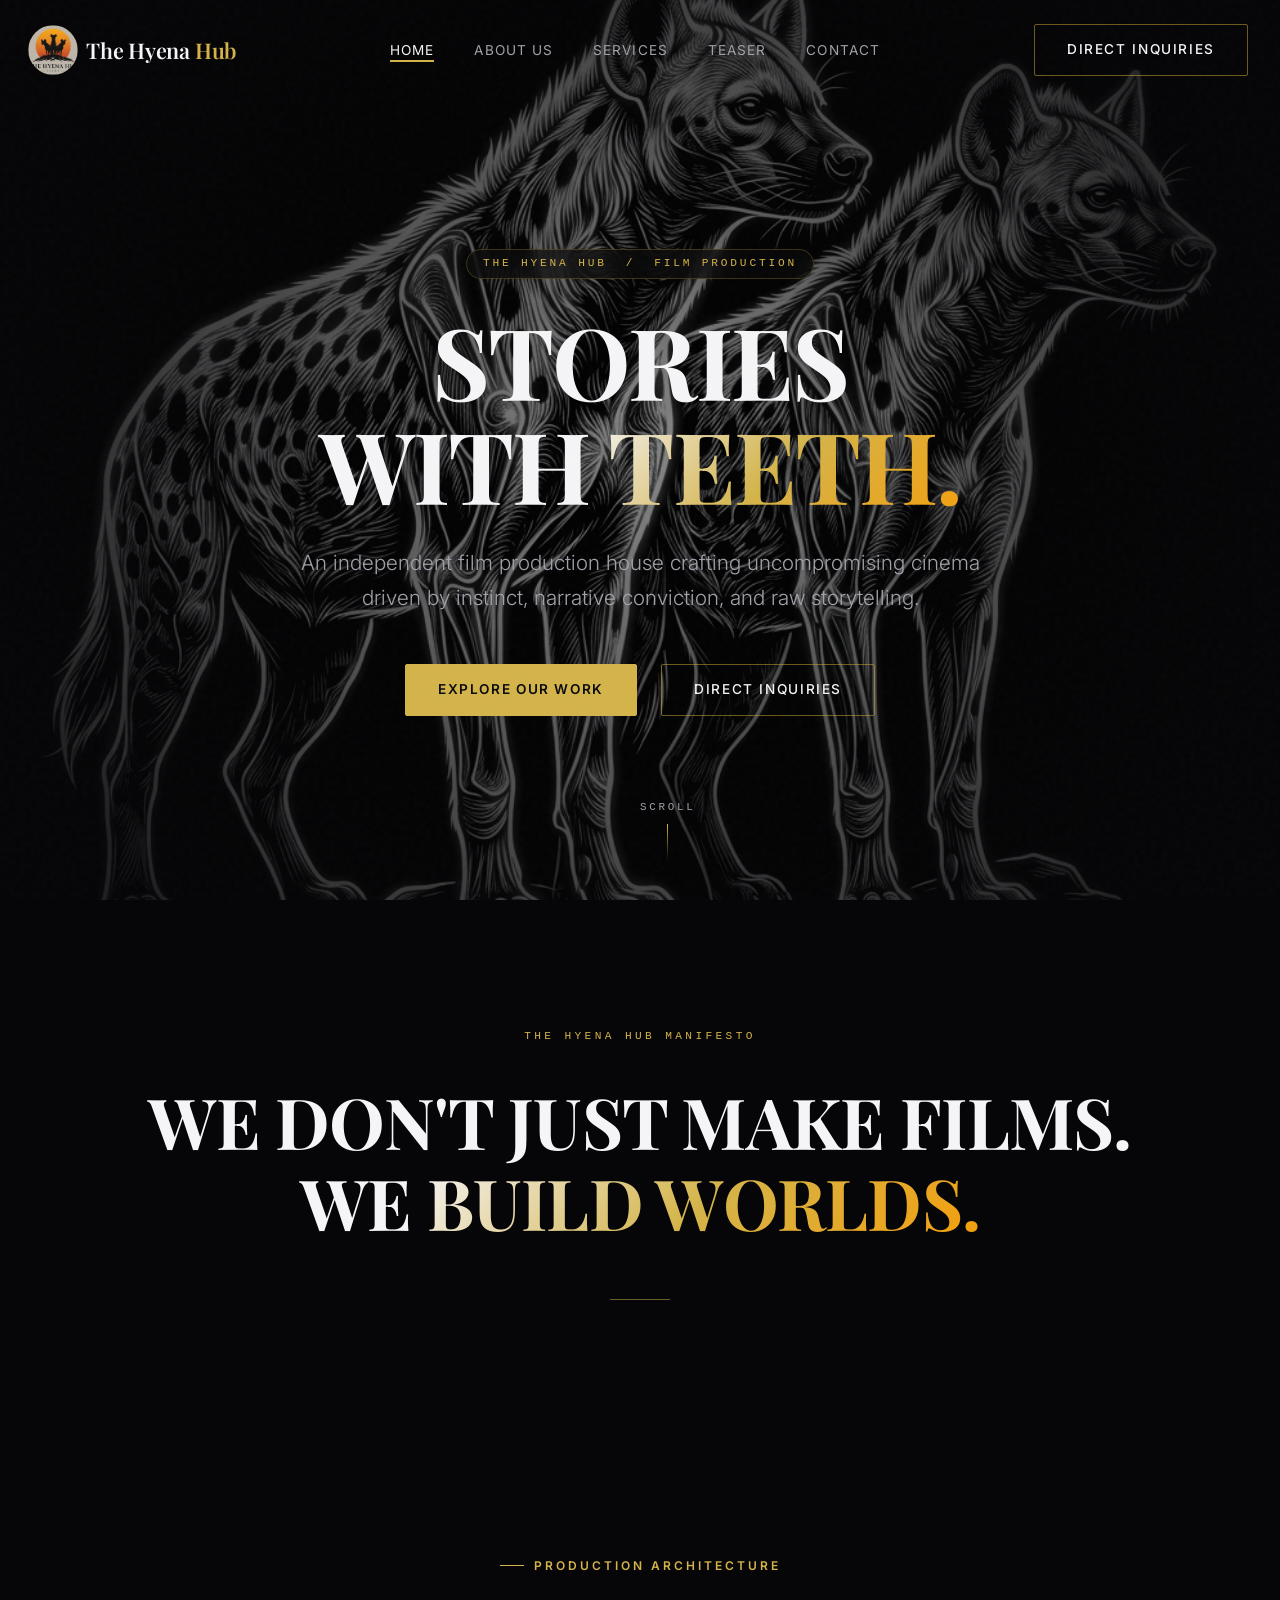
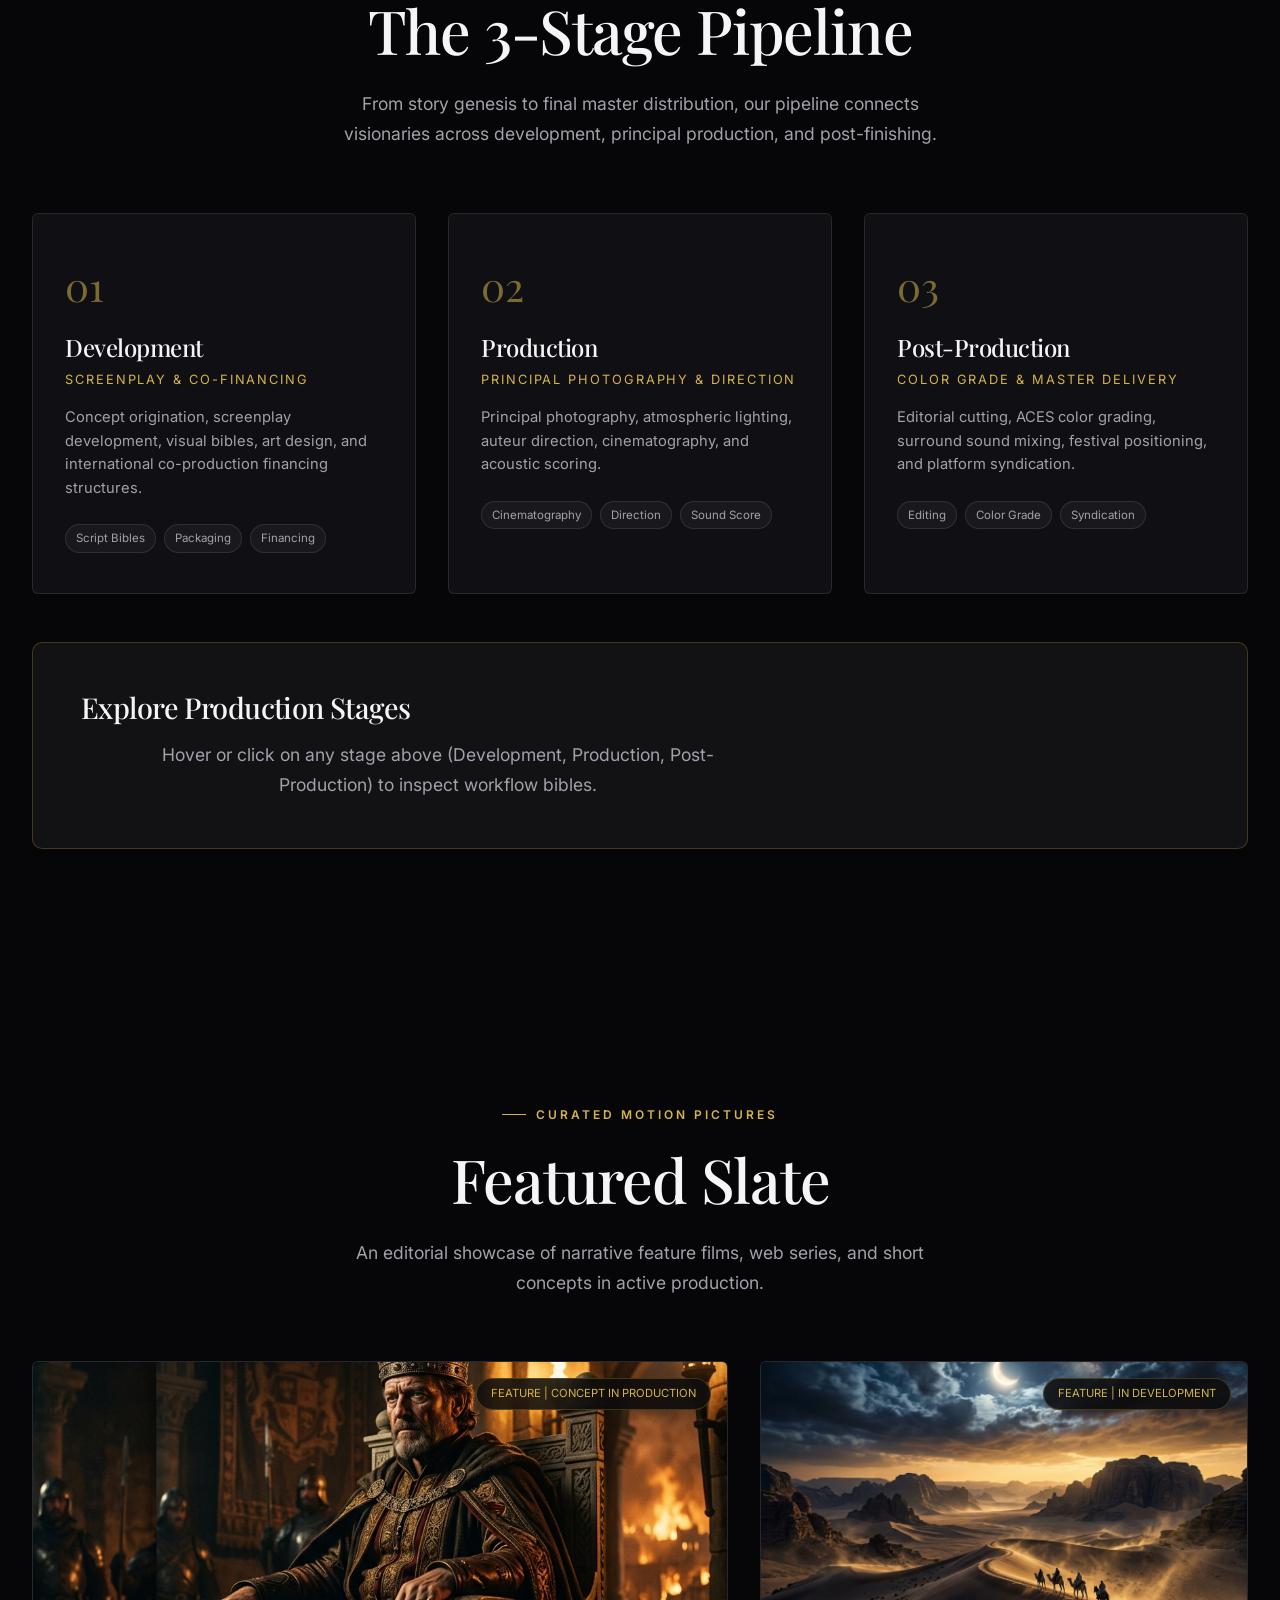
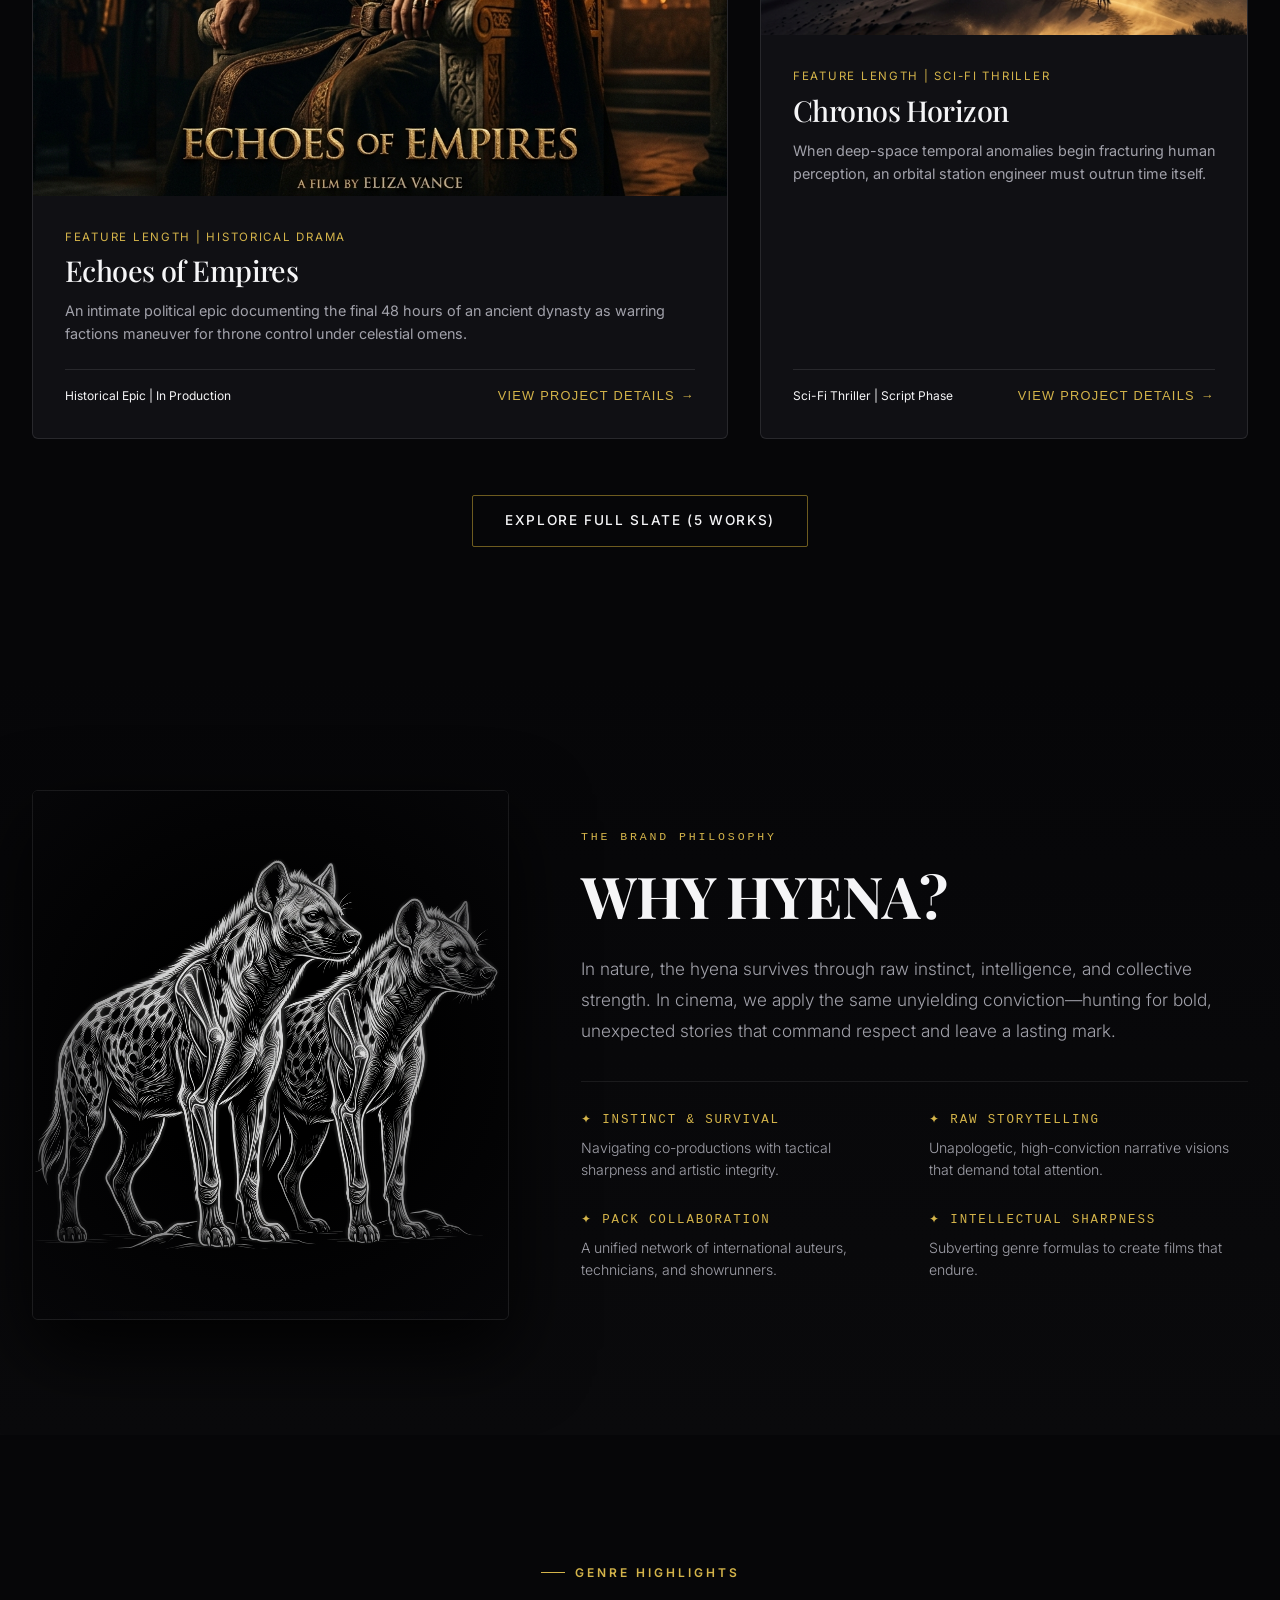
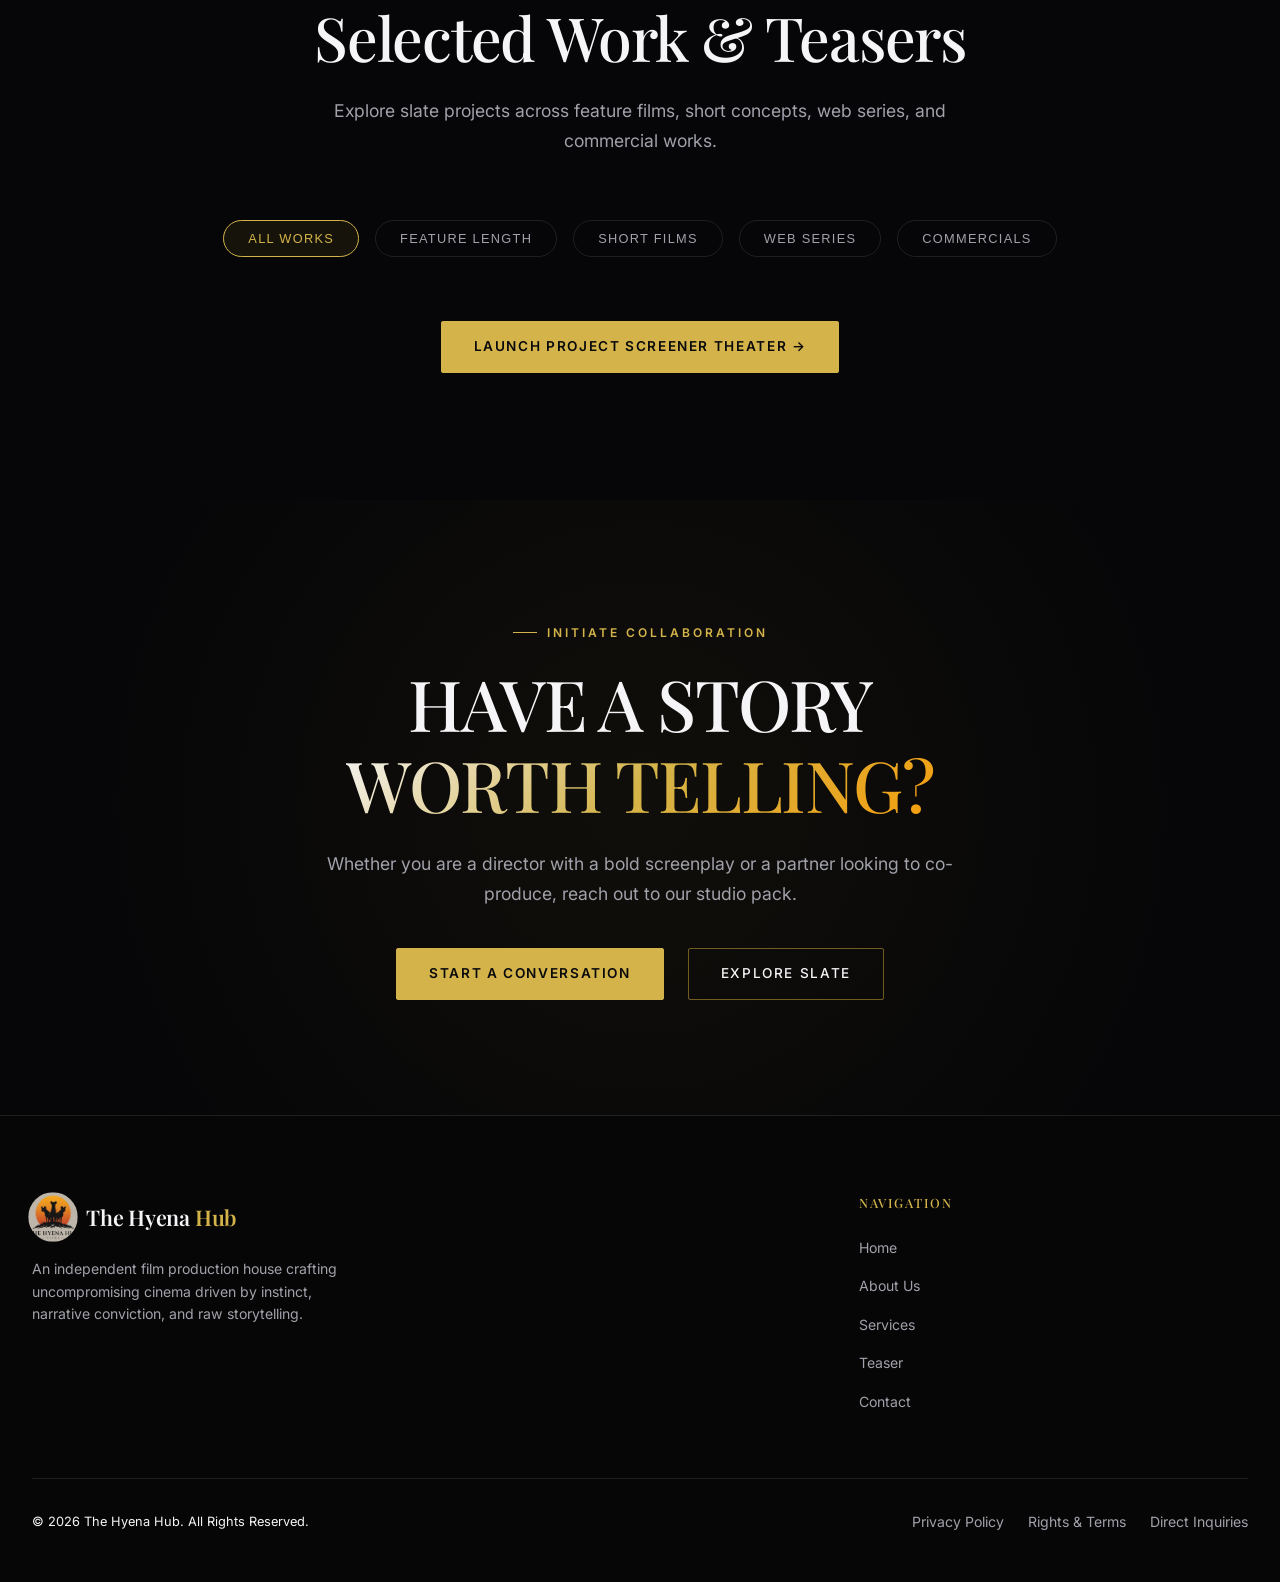
==== commit 34f2550d: "Pass 2: Refine cinematic polish, copy audit, credibility status badges, and Hyena hero image visibil" ====
--- a/index.html
+++ b/index.html
@@ -3,8 +3,8 @@
 <head>
   <meta charset="UTF-8">
   <meta name="viewport" content="width=device-width, initial-scale=1.0">
-  <title>The Hyena Hub — Borderless Film Production & Global Syndication</title>
-  <meta name="description" content="A borderless cinematic film production house and global syndication ecosystem bridging raw narrative storytelling, international co-production, and festival-honored motion pictures.">
+  <title>The Hyena Hub — Film Production & Global Syndication</title>
+  <meta name="description" content="An independent film production house crafting uncompromising cinema driven by instinct, narrative conviction, and raw storytelling.">
   
   <!-- Google Fonts (Space Grotesk, Playfair Display, Inter) -->
   <link rel="preconnect" href="https://fonts.googleapis.com">
@@ -63,7 +63,7 @@
        ========================================================================== -->
   <section class="hero" id="home">
     <div class="hero-media-wrap">
-      <img src="assets/images/hero/hyenas.png" alt="Hyenas Cinematic Art" class="hero-backdrop-img">
+      <img src="assets/images/hero/hyenas.png" alt="Hyenas Cinematic Visual" class="hero-backdrop-img">
       <div class="hero-overlay"></div>
     </div>
 
@@ -77,7 +77,7 @@
       </h1>
       
       <p class="hero-subtext fade-in-up delay-2">
-        A borderless production house calibrated for international cinema, bringing auteur visionaries together to craft timeless, festival-honored motion pictures.
+        An independent film production house crafting uncompromising cinema driven by instinct, narrative conviction, and raw storytelling.
       </p>
 
       <div class="hero-cta-group fade-in-up delay-3">
@@ -115,74 +115,59 @@
         <span class="section-label">Production Architecture</span>
         <h2 class="section-title">The 3-Stage Pipeline</h2>
         <p class="section-subtitle">
-          From narrative origination to global platform syndication, our 3-stage ecosystem delivers festival-grade precision at every frame.
+          From story genesis to final master distribution, our pipeline connects visionaries across development, principal production, and post-finishing.
         </p>
       </div>
 
       <div class="pipeline-grid fade-in-up delay-1">
         <!-- Stage 1: Development -->
-        <div class="pipeline-card" data-stage="1" tabindex="0" role="button" aria-pressed="false">
+        <div class="pipeline-card" data-stage="1" tabindex="0" role="button">
           <div class="pipeline-card-header">
             <div class="pipeline-stage-number">01</div>
-            <div class="pipeline-card-arrow" aria-hidden="true">
-              <svg width="20" height="20" viewBox="0 0 24 24" fill="none" stroke="currentColor" stroke-width="2" stroke-linecap="round" stroke-linejoin="round">
-                <path d="M5 12h14M12 5l7 7-7 7"/>
-              </svg>
-            </div>
           </div>
           <h3 class="pipeline-card-title">Development</h3>
-          <div class="pipeline-card-sub">Genesis & Co-Financing</div>
+          <div class="pipeline-card-sub">Screenplay & Co-Financing</div>
           <p class="pipeline-card-desc">
             Concept origination, screenplay development, visual bibles, art design, and international co-production financing structures.
           </p>
           <div class="pipeline-tags">
-            <span class="pipeline-tag">Script Writing</span>
-            <span class="pipeline-tag">Art Bibles</span>
-            <span class="pipeline-tag">Co-Financing</span>
+            <span class="pipeline-tag">Script Bibles</span>
+            <span class="pipeline-tag">Packaging</span>
+            <span class="pipeline-tag">Financing</span>
           </div>
         </div>
 
         <!-- Stage 2: Production -->
-        <div class="pipeline-card" data-stage="2" tabindex="0" role="button" aria-pressed="false">
+        <div class="pipeline-card" data-stage="2" tabindex="0" role="button">
           <div class="pipeline-card-header">
             <div class="pipeline-stage-number">02</div>
-            <div class="pipeline-card-arrow" aria-hidden="true">
-              <svg width="20" height="20" viewBox="0 0 24 24" fill="none" stroke="currentColor" stroke-width="2" stroke-linecap="round" stroke-linejoin="round">
-                <path d="M5 12h14M12 5l7 7-7 7"/>
-              </svg>
-            </div>
           </div>
           <h3 class="pipeline-card-title">Production</h3>
-          <div class="pipeline-card-sub">Principal Photography & Craft</div>
+          <div class="pipeline-card-sub">Principal Photography & Direction</div>
           <p class="pipeline-card-desc">
-            High-precision principal photography, 65mm anamorphic optics, festival-calibrated cinematography, and orchestral sound design.
+            Principal photography, atmospheric lighting, auteur direction, cinematography, and acoustic scoring.
           </p>
           <div class="pipeline-tags">
             <span class="pipeline-tag">Cinematography</span>
-            <span class="pipeline-tag">Score Composition</span>
-            <span class="pipeline-tag">65mm Optics</span>
+            <span class="pipeline-tag">Direction</span>
+            <span class="pipeline-tag">Sound Score</span>
           </div>
         </div>
 
         <!-- Stage 3: Post-Production -->
-        <div class="pipeline-card" data-stage="3" tabindex="0" role="button" aria-pressed="false">
+        <div class="pipeline-card" data-stage="3" tabindex="0" role="button">
           <div class="pipeline-card-header">
             <div class="pipeline-stage-number">03</div>
-            <div class="pipeline-card-arrow" aria-hidden="true">
-              <svg width="20" height="20" viewBox="0 0 24 24" fill="none" stroke="currentColor" stroke-width="2" stroke-linecap="round" stroke-linejoin="round">
-                <path d="M5 12h14M12 5l7 7-7 7"/>
-              </svg>
-            </div>
           </div>
           <h3 class="pipeline-card-title">Post-Production</h3>
-          <div class="pipeline-card-sub">Syndication & Theater</div>
+          <div class="pipeline-card-sub">Color Grade & Master Delivery</div>
           <p class="pipeline-card-desc">
-            ACES color grading, Dolby Atmos 7.1 sound, platform syndication, festival positioning, and encrypted Private Theater access.
+            Editorial cutting, ACES color grading, surround sound mixing, festival positioning, and platform syndication.
           </p>
           <div class="pipeline-tags">
-            <span class="pipeline-tag">ACES Color</span>
-            <span class="pipeline-tag">Platform Syndication</span>
-            <span class="pipeline-tag">Private Theater</span>
+            <span class="pipeline-tag">Editing</span>
+            <span class="pipeline-tag">Color Grade</span>
+            <span class="pipeline-tag">Syndication</span>
           </div>
         </div>
       </div>
@@ -192,25 +177,8 @@
         <div>
           <h3 class="panel-title" id="pipelinePanelTitle">Explore Production Stages</h3>
           <p class="section-subtitle" id="pipelinePanelDesc">
-            Hover or click on any of the 3 production stages above (Development, Production, Post-Production) to inspect workflow bibles and technology specifications.
+            Hover or click on any stage above (Development, Production, Post-Production) to inspect workflow bibles.
           </p>
-          <ul class="panel-bullets" id="pipelineBullets">
-            <li class="panel-bullet-item">
-              <div class="panel-bullet-icon">✦</div>
-              <span>Interactive stage inspection & real-time metric rendering.</span>
-            </li>
-          </ul>
-        </div>
-
-        <div class="panel-stat-box">
-          <div class="stat-item">
-            <div class="stat-value" id="pipelineStatVal1">3 Stages</div>
-            <div class="stat-label" id="pipelineStatLbl1">End-to-End Pipeline</div>
-          </div>
-          <div class="stat-item">
-            <div class="stat-value" id="pipelineStatVal2">Interactive</div>
-            <div class="stat-label" id="pipelineStatLbl2">Hover or Click Stage</div>
-          </div>
         </div>
       </div>
     </div>
@@ -225,7 +193,7 @@
         <span class="section-label">Curated Motion Pictures</span>
         <h2 class="section-title">Featured Slate</h2>
         <p class="section-subtitle">
-          An editorial showcase of narrative feature films, high-concept series, short films, and auteur commercial work.
+          An editorial showcase of narrative feature films, web series, and short concepts in active production.
         </p>
       </div>
 
@@ -235,8 +203,7 @@
           <div class="slate-poster-wrap">
             <img src="assets/images/hero/slate_film1.png" alt="Echoes of Empires Poster" class="slate-poster-img">
             <div class="slate-laurel-badge">
-              <svg class="slate-laurel-svg" viewBox="0 0 24 24"><path d="M12 2L9 7l-5 1 4 4-1 5 5-3 5 3-1-5 4-4-5-1z"/></svg>
-              Cannes Palme d'Or Nominee
+              FEATURE | CONCEPT IN PRODUCTION
             </div>
           </div>
           <div class="slate-card-body">
@@ -246,9 +213,9 @@
               An intimate political epic documenting the final 48 hours of an ancient dynasty as warring factions maneuver for throne control under celestial omens.
             </p>
             <div class="slate-card-footer">
-              <span class="slate-meta-specs">65mm Anamorphic | 148 Mins</span>
+              <span class="slate-meta-specs">Historical Epic | In Production</span>
               <button class="slate-action-link open-case-study" data-film="echoes-of-empires">
-                View Case Study <span>→</span>
+                View Project Details <span>→</span>
               </button>
             </div>
           </div>
@@ -259,20 +226,19 @@
           <div class="slate-poster-wrap">
             <img src="assets/images/hero/hero_cinematic.png" alt="Chronos Horizon Poster" class="slate-poster-img">
             <div class="slate-laurel-badge">
-              <svg class="slate-laurel-svg" viewBox="0 0 24 24"><path d="M12 2L9 7l-5 1 4 4-1 5 5-3 5 3-1-5 4-4-5-1z"/></svg>
-              Venice Silver Lion Winner
+              FEATURE | IN DEVELOPMENT
             </div>
           </div>
           <div class="slate-card-body">
             <div class="slate-category-tag">Feature Length | Sci-Fi Thriller</div>
             <h3 class="slate-film-title">Chronos Horizon</h3>
             <p class="slate-film-logline">
-              When deep-space temporal anomalies begin fracturing human perception, an orbital station engineer must outrun time itself to prevent extinction.
+              When deep-space temporal anomalies begin fracturing human perception, an orbital station engineer must outrun time itself.
             </p>
             <div class="slate-card-footer">
-              <span class="slate-meta-specs">IMAX 8K | 124 Mins</span>
+              <span class="slate-meta-specs">Sci-Fi Thriller | Script Phase</span>
               <button class="slate-action-link open-case-study" data-film="chronos-horizon">
-                View Case Study <span>→</span>
+                View Project Details <span>→</span>
               </button>
             </div>
           </div>
@@ -280,7 +246,7 @@
       </div>
 
       <div style="text-align: center; margin-top: 3.5rem;">
-        <a href="portfolio.html" class="btn btn-outline-gold">Explore Full Catalogue (5 Works)</a>
+        <a href="portfolio.html" class="btn btn-outline-gold">Explore Full Slate (5 Works)</a>
       </div>
     </div>
   </section>
@@ -299,25 +265,25 @@
         <span class="philosophy-tag">THE BRAND PHILOSOPHY</span>
         <h2 class="philosophy-title">WHY HYENA?</h2>
         <p class="philosophy-desc">
-          In the cinema of survival, the Hyena represents raw instinct, relentless intelligence, and tight collaboration. We don't chase fleeting trends—we hunt for enduring stories that command respect and leave an indelible mark on culture.
+          In nature, the hyena survives through raw instinct, intelligence, and collective strength. In cinema, we apply the same unyielding conviction—hunting for bold, unexpected stories that command respect and leave a lasting mark.
         </p>
 
         <div class="philosophy-traits">
           <div>
             <div class="trait-item-title">✦ INSTINCT & SURVIVAL</div>
-            <div class="trait-item-desc">Navigating complex international co-productions with sharp tactical precision.</div>
+            <div class="trait-item-desc">Navigating co-productions with tactical sharpness and artistic integrity.</div>
           </div>
           <div>
             <div class="trait-item-title">✦ RAW STORYTELLING</div>
-            <div class="trait-item-desc">Unapologetic, high-conviction cinematic vision that demands attention.</div>
-          </div>
-          <div>
-            <div class="trait-item-title">✦ COLLABORATION</div>
-            <div class="trait-item-desc">A unified pack of international auteurs, technicians, and showrunners.</div>
-          </div>
-          <div>
-            <div class="trait-item-title">✦ UNPREDICTABILITY</div>
-            <div class="trait-item-desc">Subverting genre expectations to craft festival-honored cinema.</div>
+            <div class="trait-item-desc">Unapologetic, high-conviction narrative visions that demand total attention.</div>
+          </div>
+          <div>
+            <div class="trait-item-title">✦ PACK COLLABORATION</div>
+            <div class="trait-item-desc">A unified network of international auteurs, technicians, and showrunners.</div>
+          </div>
+          <div>
+            <div class="trait-item-title">✦ INTELLECTUAL SHARPNESS</div>
+            <div class="trait-item-desc">Subverting genre formulas to create films that endure.</div>
           </div>
         </div>
       </div>
@@ -330,10 +296,10 @@
   <section class="section" id="teasers">
     <div class="container">
       <div class="section-header center fade-in-up">
-        <span class="section-label">Festival & Genre Highlights</span>
+        <span class="section-label">Genre Highlights</span>
         <h2 class="section-title">Selected Work & Teasers</h2>
         <p class="section-subtitle">
-          Filter works across feature length, short films, web series, and auteur commercial work.
+          Explore slate projects across feature films, short concepts, web series, and commercial works.
         </p>
       </div>
 
@@ -345,8 +311,8 @@
         <button class="filter-btn" data-filter="commercial">Commercials</button>
       </div>
 
-      <div style="text-align: center; margin-top: 2rem;" class="fade-in-up delay-2">
-        <a href="portfolio.html" class="btn btn-gold">Launch Interactive Screener Theater →</a>
+      <div style="text-align: center; margin-top: 2.5rem;" class="fade-in-up delay-2">
+        <a href="portfolio.html" class="btn btn-gold">Launch Project Screener Theater →</a>
       </div>
     </div>
   </section>
@@ -354,19 +320,19 @@
   <!-- ==========================================================================
        08 — CALL TO ACTION
        ========================================================================== -->
-  <section class="section" id="cta" style="background: radial-gradient(circle at center, rgba(212, 175, 55, 0.06) 0%, var(--color-cinematic-black) 80%); padding: clamp(5rem, 8vw, 8.5rem) 2rem; text-align: center;">
+  <section class="section" id="cta" style="background: radial-gradient(circle at center, rgba(212, 175, 55, 0.05) 0%, var(--color-cinematic-black) 80%); padding: clamp(6rem, 9vw, 9rem) 2rem; text-align: center;">
     <div class="container" style="max-width: 860px;">
       <span class="section-label fade-in-up">INITIATE COLLABORATION</span>
-      <h2 class="section-title fade-in-up delay-1" style="font-size: clamp(2.5rem, 5vw, 4.2rem); text-transform: uppercase;">
+      <h2 class="section-title fade-in-up delay-1" style="font-size: clamp(2.5rem, 5.5vw, 4.5rem); text-transform: uppercase;">
         HAVE A STORY <br><span class="text-gradient-gold">WORTH TELLING?</span>
       </h2>
       <p class="section-subtitle fade-in-up delay-2" style="margin: 0 auto 2.5rem;">
-        Whether you are seeking international co-production financing, script packaging, or platform syndication, our pack is ready.
+        Whether you are a director with a bold screenplay or a partner looking to co-produce, reach out to our studio pack.
       </p>
 
       <div class="fade-in-up delay-3" style="display: flex; gap: 1.5rem; justify-content: center; flex-wrap: wrap;">
         <a href="inquiries.html" class="btn btn-gold">Start a Conversation</a>
-        <a href="portfolio.html" class="btn btn-outline-gold">View Our Work</a>
+        <a href="portfolio.html" class="btn btn-outline-gold">Explore Slate</a>
       </div>
     </div>
   </section>
@@ -391,29 +357,21 @@
 
         <div class="modal-specs-grid">
           <div>
-            <div class="spec-box-label">Camera & Optics</div>
-            <div class="spec-box-val" id="modalFormat">65mm Anamorphic</div>
-          </div>
-          <div>
-            <div class="spec-box-label">Audio Mix</div>
-            <div class="spec-box-val" id="modalSound">Dolby Atmos 7.1</div>
-          </div>
-          <div>
-            <div class="spec-box-label">Color Space</div>
-            <div class="spec-box-val">ACES Certified</div>
+            <div class="spec-box-label">Genre</div>
+            <div class="spec-box-val" id="modalFormat">Historical Drama</div>
           </div>
           <div>
             <div class="spec-box-label">Status</div>
-            <div class="spec-box-val" id="modalStatus">Festival Circuit 2026</div>
+            <div class="spec-box-val" id="modalStatus">Concept in Production</div>
           </div>
         </div>
 
         <p style="font-size: 0.88rem; color: var(--color-text-muted); margin-bottom: 1.5rem;" id="modalDirector">
-          Director: Marcus Vance | Cinematography: Elena Rostova
+          Production Studio: The Hyena Hub | Script Phase 2026
         </p>
 
         <div style="display: flex; gap: 1rem;">
-          <a href="portfolio.html#theater" class="btn btn-gold">Screen Trailer in Theater</a>
+          <a href="portfolio.html#theater" class="btn btn-gold">Screen Details</a>
           <button class="btn btn-outline-gold" id="closeModalActionBtn">Close</button>
         </div>
       </div>
@@ -432,7 +390,7 @@
             <span class="brand-text">The Hyena <span>Hub</span></span>
           </a>
           <p class="footer-brand-desc">
-            A borderless cinema house and distribution infrastructure bridging global storytelling, artistic auteur cinema, and international festival distribution.
+            An independent film production house crafting uncompromising cinema driven by instinct, narrative conviction, and raw storytelling.
           </p>
         </div>
 
@@ -449,7 +407,7 @@
       </div>
 
       <div class="footer-bottom">
-        <div>&copy; 2026 The Hyena Hub. All Rights Reserved. Borderless Cinema & Syndication.</div>
+        <div>&copy; 2026 The Hyena Hub. All Rights Reserved.</div>
         <div style="display: flex; gap: 1.5rem;">
           <a href="pages/privacy.html" class="footer-link">Privacy Policy</a>
           <a href="pages/terms.html" class="footer-link">Rights & Terms</a>
--- a/css/style.css
+++ b/css/style.css
@@ -1,5 +1,5 @@
 /* ==========================================================================
-   THE HYENA HUB — Master Stylesheet & Cinematic Editorial Layouts
+   THE HYENA HUB — Master Stylesheet & Authentic Cinema Layouts (Pass 2)
    ========================================================================== */
 
 @import 'variables.css';
@@ -32,26 +32,26 @@
   height: 100%;
   object-fit: cover;
   object-position: center;
-  filter: brightness(0.5) contrast(1.15);
-  transform: scale(1.04);
-  animation: heroZoom 22s infinite alternate cubic-bezier(0.25, 1, 0.5, 1);
+  filter: brightness(0.68) contrast(1.1);
+  transform: scale(1.03);
+  animation: heroZoom 25s infinite alternate cubic-bezier(0.25, 1, 0.5, 1);
 }
 
 @keyframes heroZoom {
   0% { transform: scale(1.02); }
-  100% { transform: scale(1.12); }
+  100% { transform: scale(1.1); }
 }
 
 .hero-overlay {
   position: absolute;
   top: 0; left: 0; width: 100%; height: 100%;
-  background: radial-gradient(circle at center, rgba(6, 6, 8, 0.35) 0%, rgba(6, 6, 8, 0.92) 85%);
+  background: radial-gradient(circle at center, rgba(6, 6, 8, 0.25) 0%, rgba(6, 6, 8, 0.85) 85%);
 }
 
 .hero-content {
   position: relative;
   z-index: 2;
-  max-width: 1000px;
+  max-width: 960px;
   text-align: center;
   margin: 0 auto;
 }
@@ -59,33 +59,33 @@
 .hero-meta-tag {
   display: inline-block;
   font-family: var(--font-metadata, monospace);
-  font-size: 0.72rem;
+  font-size: 0.7rem;
   letter-spacing: 0.25em;
   text-transform: uppercase;
   color: var(--color-champagne-gold, #D4B44A);
   margin-bottom: 1.8rem;
-  padding: 6px 16px;
+  padding: 5px 16px;
   background: rgba(10, 10, 12, 0.65);
-  border: 1px solid rgba(212, 175, 55, 0.3);
+  border: 1px solid rgba(212, 175, 55, 0.25);
   border-radius: var(--radius-full, 9999px);
   backdrop-filter: blur(12px);
 }
 
 .hero-title {
   font-family: var(--font-heading, 'Playfair Display', serif);
-  font-size: clamp(3rem, 7.5vw, 6rem);
+  font-size: clamp(3.2rem, 8vw, 6.2rem);
   font-weight: 700;
   line-height: 1.05;
   letter-spacing: -0.02em;
   color: var(--color-ivory, #F5F5F7);
-  margin-bottom: 2rem;
+  margin-bottom: 1.8rem;
   text-transform: uppercase;
 }
 
 .hero-subtext {
-  font-size: clamp(1.1rem, 2vw, 1.35rem);
+  font-size: clamp(1.1rem, 2vw, 1.3rem);
   color: var(--color-muted-grey, #A1A1AA);
-  max-width: 720px;
+  max-width: 680px;
   margin: 0 auto 3rem;
   line-height: 1.7;
   font-weight: 300;
@@ -140,7 +140,7 @@
    02. EDITORIAL BRAND STATEMENT
    -------------------------------------------------------------------------- */
 .brand-statement-section {
-  padding: clamp(5rem, 9vw, 8.5rem) 2rem;
+  padding: clamp(6rem, 10vw, 9.5rem) 2rem;
   background-color: var(--color-cinematic-black);
   position: relative;
   text-align: center;
@@ -157,13 +157,13 @@
   letter-spacing: 0.3em;
   text-transform: uppercase;
   color: var(--color-champagne-gold);
-  margin-bottom: 2rem;
+  margin-bottom: 2.2rem;
   display: block;
 }
 
 .editorial-headline {
   font-family: var(--font-heading, 'Playfair Display', serif);
-  font-size: clamp(2.2rem, 5vw, 4.5rem);
+  font-size: clamp(2.4rem, 5.5vw, 4.8rem);
   font-weight: 700;
   line-height: 1.15;
   color: var(--color-ivory);
@@ -172,17 +172,18 @@
 }
 
 .gold-divider-rule {
-  width: 80px;
+  width: 60px;
   height: 1px;
-  background: linear-gradient(90deg, transparent, var(--color-champagne-gold), transparent);
-  margin: 3rem auto 0;
+  background: var(--color-champagne-gold);
+  opacity: 0.5;
+  margin: 3.5rem auto 0;
 }
 
 /* --------------------------------------------------------------------------
    03. HYENA PHILOSOPHY SECTION
    -------------------------------------------------------------------------- */
 .hyena-philosophy-section {
-  padding: clamp(5rem, 8vw, 8rem) 2rem;
+  padding: clamp(6rem, 9vw, 9rem) 2rem;
   background: linear-gradient(180deg, var(--color-cinematic-black) 0%, var(--color-obsidian) 100%);
   position: relative;
   overflow: hidden;
@@ -193,7 +194,7 @@
   margin: 0 auto;
   display: grid;
   grid-template-columns: 5fr 7fr;
-  gap: 4rem;
+  gap: 4.5rem;
   align-items: center;
 }
 
@@ -208,28 +209,28 @@
   position: relative;
   border-radius: var(--radius-md, 16px);
   overflow: hidden;
-  border: 1px solid rgba(255, 255, 255, 0.1);
-  box-shadow: 0 30px 70px rgba(0, 0, 0, 0.85);
+  border: 1px solid rgba(255, 255, 255, 0.08);
+  box-shadow: 0 30px 80px rgba(0, 0, 0, 0.9);
 }
 
 .hyena-img {
   width: 100%;
-  height: 480px;
+  height: 520px;
   object-fit: cover;
   object-position: center;
-  filter: grayscale(80%) contrast(1.2) brightness(0.7);
+  filter: contrast(1.15) brightness(0.85);
   transition: transform 0.8s cubic-bezier(0.16, 1, 0.3, 1), filter 0.8s ease;
 }
 
 .hyena-imagery-wrap:hover .hyena-img {
-  transform: scale(1.04);
-  filter: grayscale(40%) contrast(1.25) brightness(0.85);
+  transform: scale(1.03);
+  filter: contrast(1.2) brightness(0.95);
 }
 
 .hyena-img-vignette {
   position: absolute;
   inset: 0;
-  background: radial-gradient(circle at center, transparent 30%, var(--color-cinematic-black) 95%);
+  background: radial-gradient(circle at center, transparent 35%, var(--color-cinematic-black) 98%);
   pointer-events: none;
 }
 
@@ -250,7 +251,7 @@
 
 .philosophy-title {
   font-family: var(--font-heading, 'Playfair Display', serif);
-  font-size: clamp(2.2rem, 4vw, 3.5rem);
+  font-size: clamp(2.4rem, 4.5vw, 3.8rem);
   font-weight: 700;
   line-height: 1.15;
   color: var(--color-ivory);
@@ -258,32 +259,33 @@
 }
 
 .philosophy-desc {
-  font-size: 1.05rem;
+  font-size: 1.08rem;
   color: var(--color-muted-grey);
   line-height: 1.8;
-  margin-bottom: 2rem;
+  margin-bottom: 2.2rem;
   font-weight: 300;
 }
 
 .philosophy-traits {
   display: grid;
   grid-template-columns: repeat(2, 1fr);
-  gap: 1.5rem;
-  padding-top: 1.5rem;
-  border-top: 1px solid rgba(255, 255, 255, 0.1);
+  gap: 1.8rem;
+  padding-top: 1.8rem;
+  border-top: 1px solid rgba(255, 255, 255, 0.08);
 }
 
 .trait-item-title {
   font-family: var(--font-metadata, monospace);
-  font-size: 0.8rem;
-  color: var(--color-champagne-gold);
-  text-transform: uppercase;
-  letter-spacing: 0.12em;
-  margin-bottom: 4px;
+  font-size: 0.78rem;
+  color: var(--color-champagne-gold);
+  text-transform: uppercase;
+  letter-spacing: 0.15em;
+  margin-bottom: 6px;
 }
 
 .trait-item-desc {
   font-size: 0.88rem;
   color: var(--color-muted-grey);
-  line-height: 1.5;
-}
+  line-height: 1.6;
+  font-weight: 300;
+}
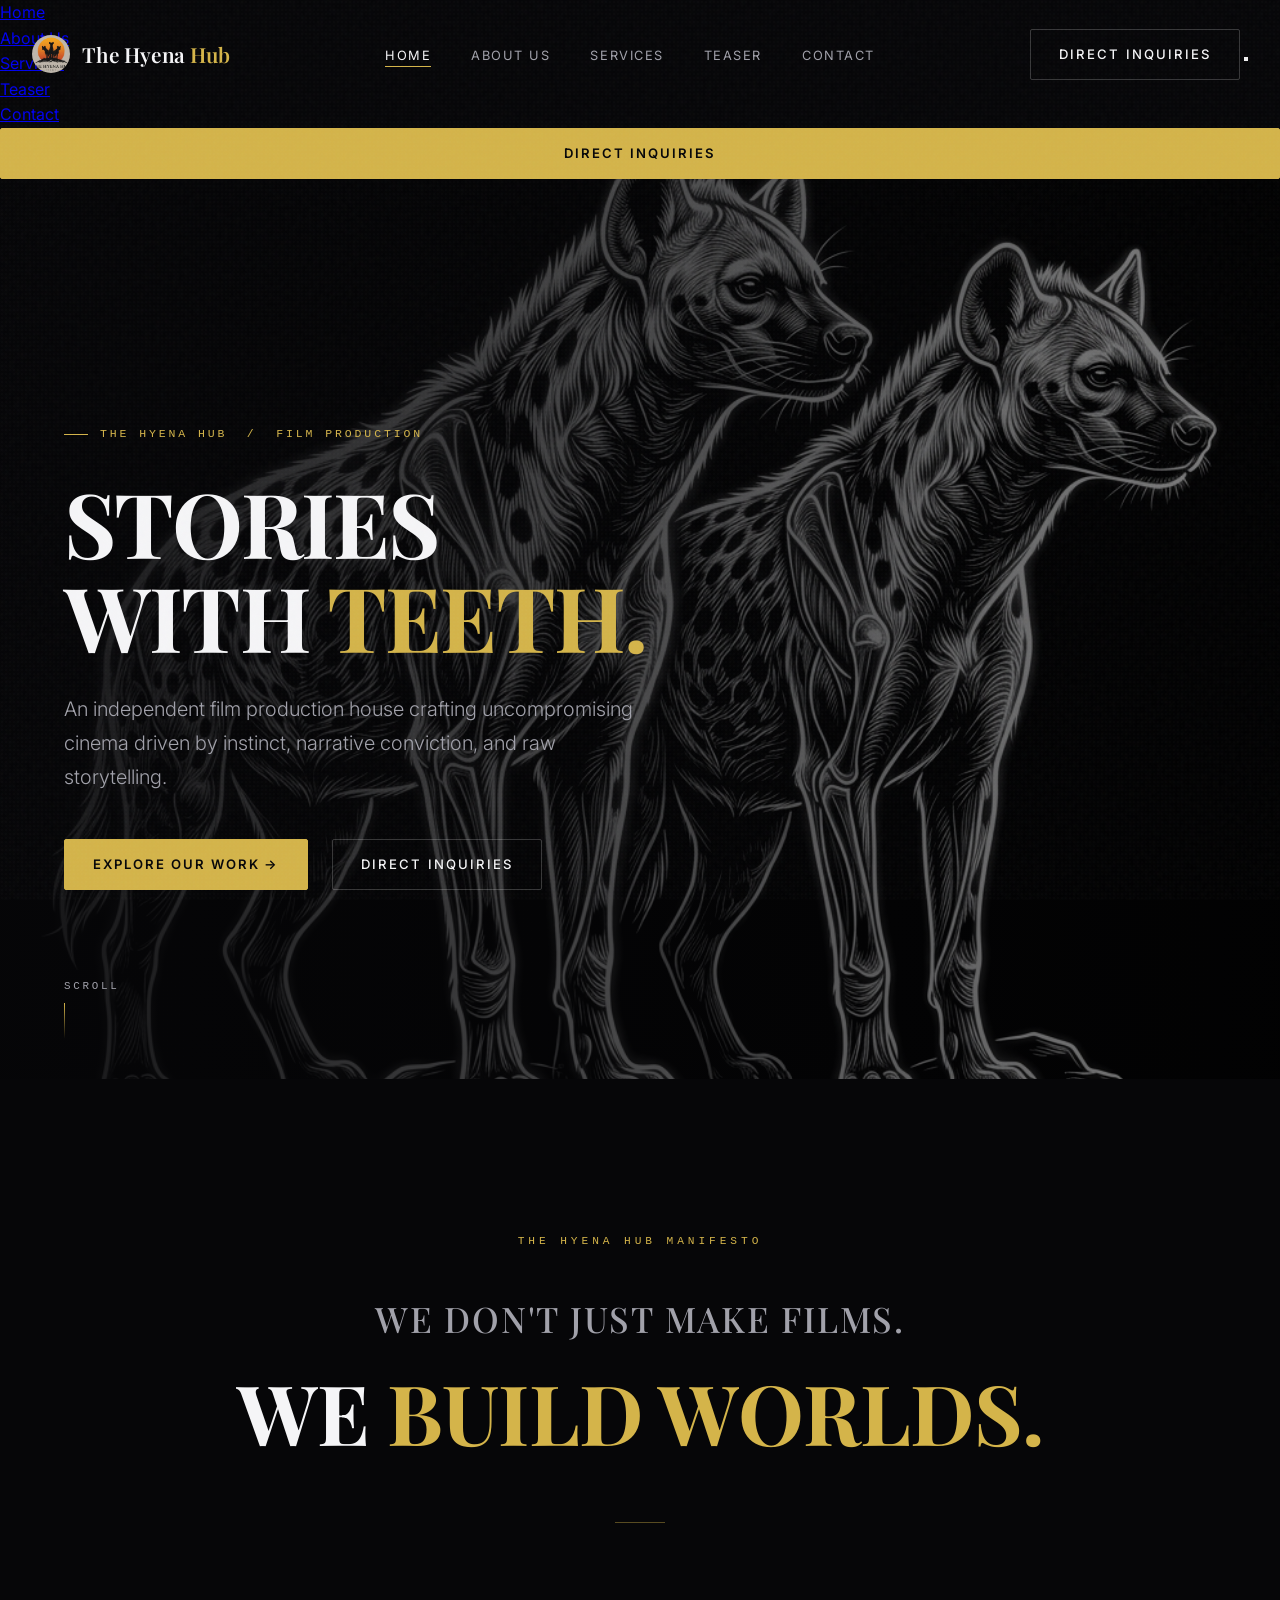
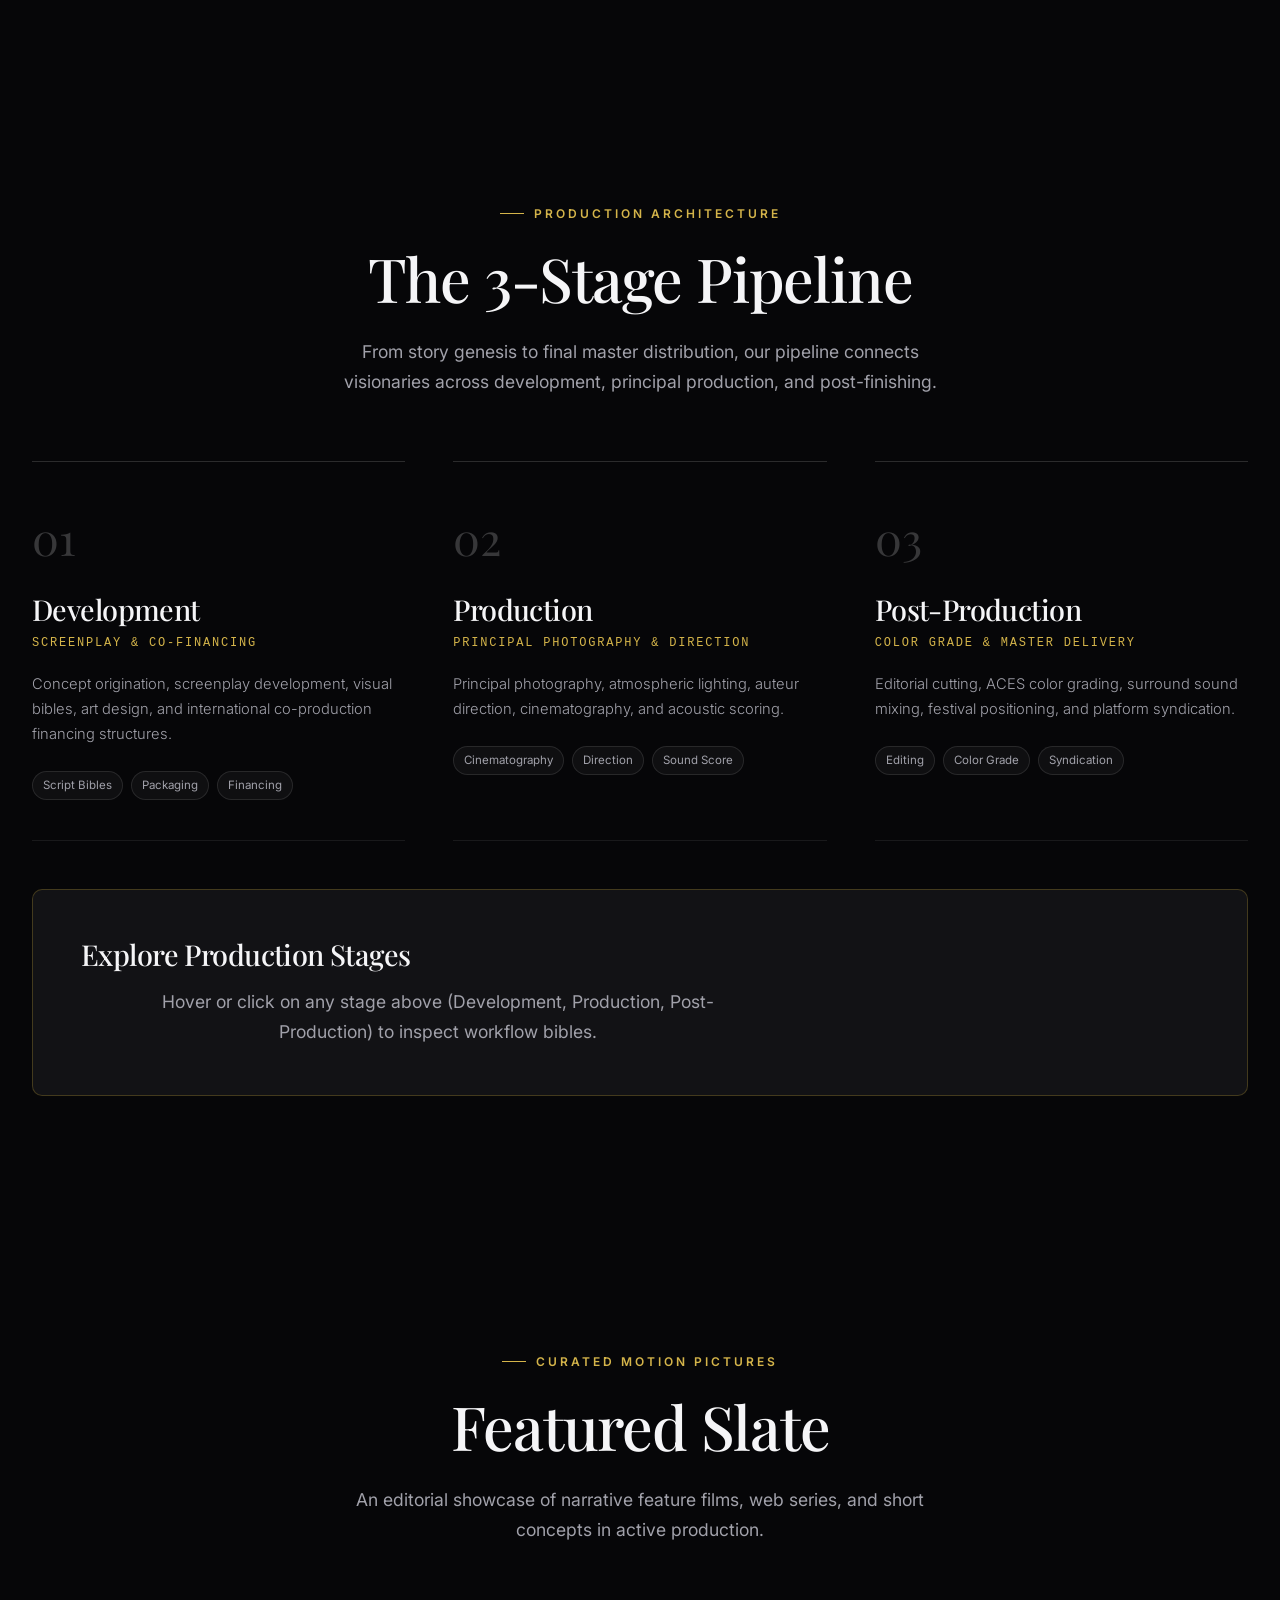
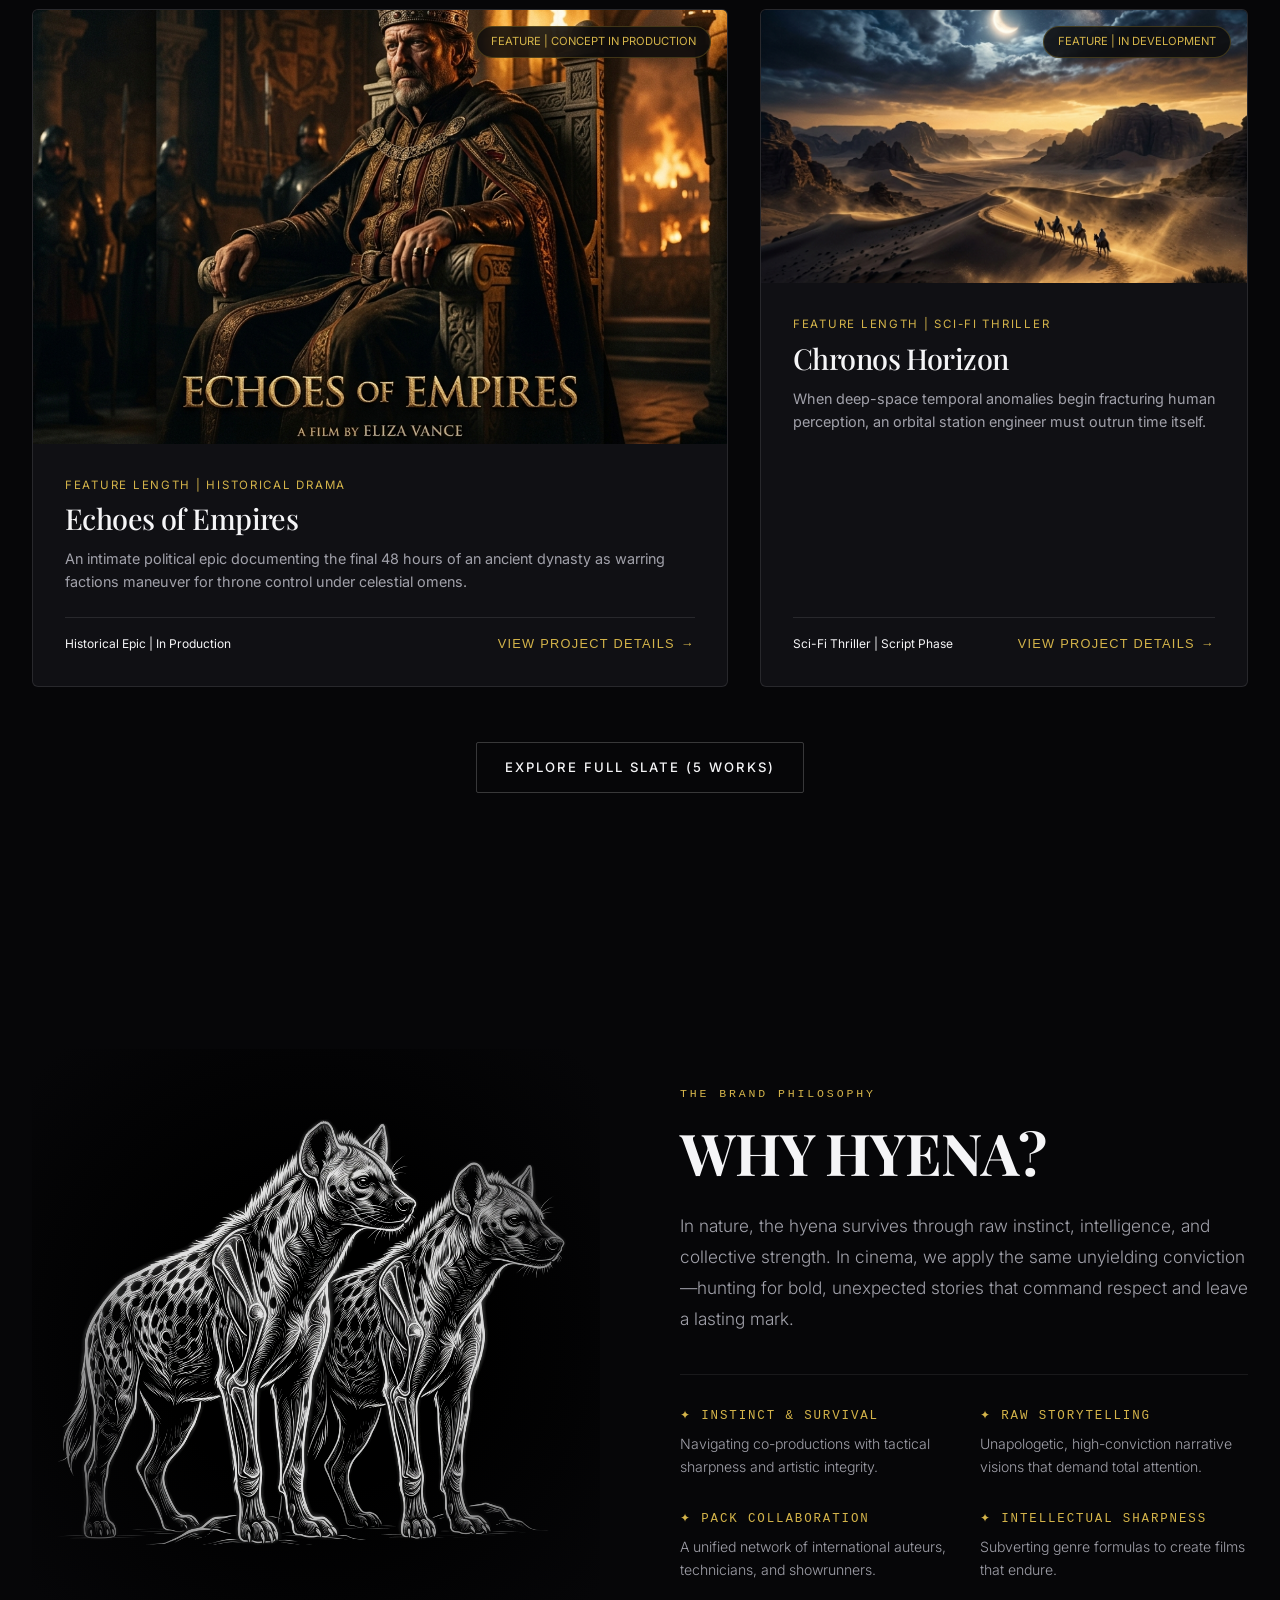
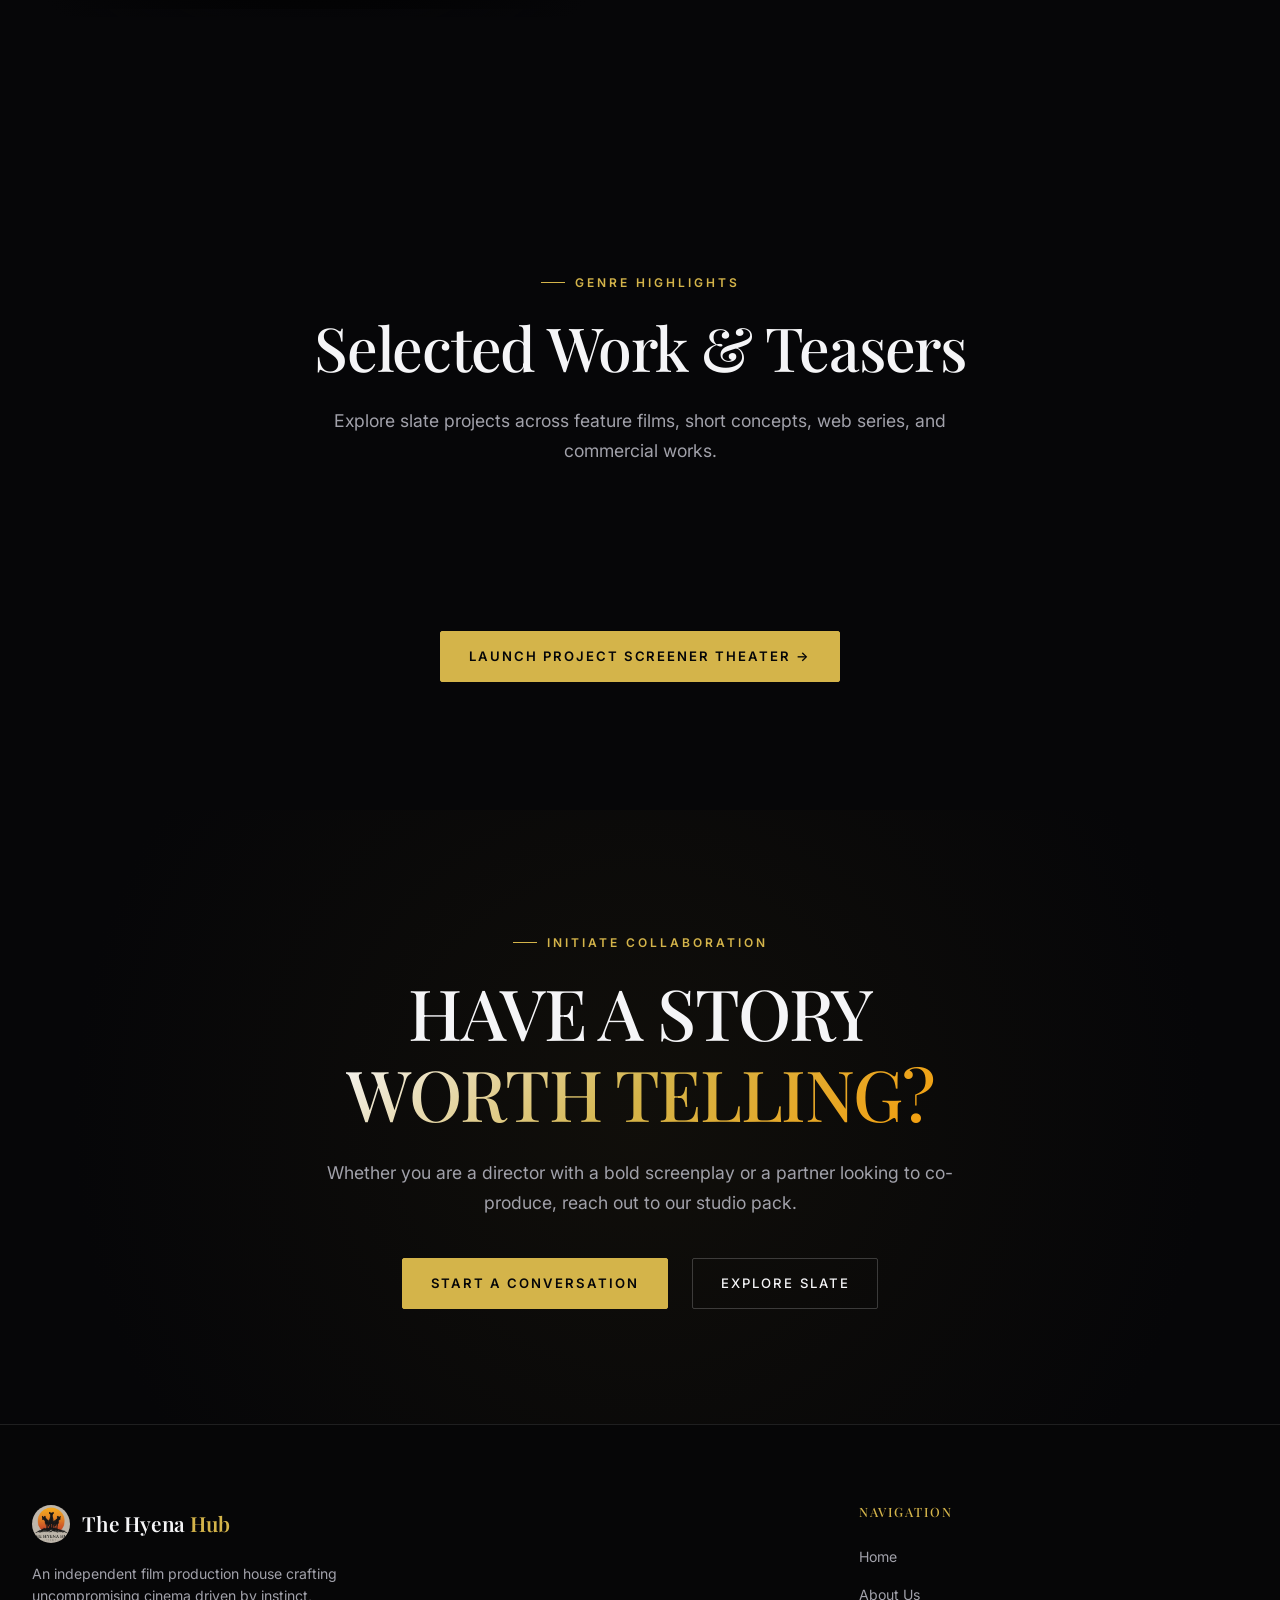
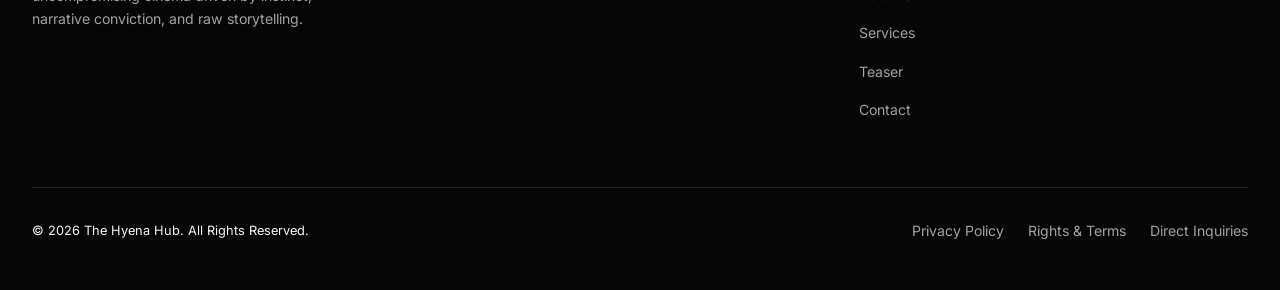
==== commit 5e7bc5a2: "Pass 3: Cinematic art direction and editorial interaction refinement" ====
--- a/index.html
+++ b/index.html
@@ -16,6 +16,8 @@
   <link rel="icon" href="favicon.ico" type="image/x-icon">
 </head>
 <body>
+  <!-- Global Cinematic Grain Overlay -->
+  <div class="cinematic-grain-overlay"></div>
 
   <!-- ==========================================================================
        01 — NAVIGATION
@@ -73,7 +75,7 @@
       </div>
 
       <h1 class="hero-title fade-in-up delay-1">
-        STORIES <br>WITH <span class="text-gradient-gold">TEETH.</span>
+        STORIES <br>WITH <span class="text-gold-accent">TEETH.</span>
       </h1>
       
       <p class="hero-subtext fade-in-up delay-2">
@@ -81,7 +83,7 @@
       </p>
 
       <div class="hero-cta-group fade-in-up delay-3">
-        <a href="#slate" class="btn btn-gold">Explore Our Work</a>
+        <a href="#slate" class="btn btn-gold">Explore Our Work &rarr;</a>
         <a href="inquiries.html" class="btn btn-outline-gold">Direct Inquiries</a>
       </div>
     </div>
@@ -98,9 +100,9 @@
   <section class="brand-statement-section" id="statement">
     <div class="statement-wrap fade-in-up">
       <span class="statement-tag">THE HYENA HUB MANIFESTO</span>
-      <h2 class="editorial-headline">
-        WE DON'T JUST MAKE FILMS.<br>
-        WE <span class="text-gradient-gold">BUILD WORLDS.</span>
+      <div class="editorial-headline-sub">WE DON'T JUST MAKE FILMS.</div>
+      <h2 class="editorial-headline-main">
+        WE <span class="text-gold-accent">BUILD WORLDS.</span>
       </h2>
       <div class="gold-divider-rule"></div>
     </div>
--- a/css/style.css
+++ b/css/style.css
@@ -1,5 +1,5 @@
 /* ==========================================================================
-   THE HYENA HUB — Master Stylesheet & Authentic Cinema Layouts (Pass 2)
+   THE HYENA HUB — Master Stylesheet & Editorial Cinema Art Direction (Pass 3)
    ========================================================================== */
 
 @import 'variables.css';
@@ -8,17 +8,37 @@
 @import 'responsive.css';
 
 /* --------------------------------------------------------------------------
-   01. HERO SECTION STYLING
+   00. GLOBAL CINEMATIC GRAIN OVERLAY
+   -------------------------------------------------------------------------- */
+.cinematic-grain-overlay {
+  position: fixed;
+  inset: 0;
+  pointer-events: none;
+  z-index: 99999;
+  opacity: 0.035;
+  background-image: radial-gradient(rgba(255, 255, 255, 0.4) 1px, transparent 1px);
+  background-size: 4px 4px;
+}
+
+/* --------------------------------------------------------------------------
+   01. HERO SECTION STYLING (ASYMMETRIC EDITORIAL POSTER COMPOSITION)
    -------------------------------------------------------------------------- */
 .hero {
   position: relative;
   min-height: 100vh;
   display: flex;
   align-items: center;
-  justify-content: center;
-  padding: 9rem 2rem 5rem;
+  justify-content: flex-start;
+  padding: 8rem 5vw 5rem;
   overflow: hidden;
   background-color: var(--color-cinematic-black, #060608);
+}
+
+@media (max-width: 1024px) {
+  .hero {
+    padding: 8rem 2rem 4rem;
+    justify-content: center;
+  }
 }
 
 .hero-media-wrap {
@@ -31,49 +51,60 @@
   width: 100%;
   height: 100%;
   object-fit: cover;
-  object-position: center;
-  filter: brightness(0.68) contrast(1.1);
+  object-position: 70% center;
+  filter: brightness(0.7) contrast(1.1);
   transform: scale(1.03);
-  animation: heroZoom 25s infinite alternate cubic-bezier(0.25, 1, 0.5, 1);
-}
-
-@keyframes heroZoom {
-  0% { transform: scale(1.02); }
-  100% { transform: scale(1.1); }
+  animation: heroZoomFloat 28s infinite alternate cubic-bezier(0.25, 1, 0.5, 1);
+}
+
+@keyframes heroZoomFloat {
+  0% { transform: scale(1.02) translateX(0); }
+  100% { transform: scale(1.1) translateX(-15px); }
 }
 
 .hero-overlay {
   position: absolute;
   top: 0; left: 0; width: 100%; height: 100%;
-  background: radial-gradient(circle at center, rgba(6, 6, 8, 0.25) 0%, rgba(6, 6, 8, 0.85) 85%);
+  background: linear-gradient(90deg, rgba(6, 6, 8, 0.92) 0%, rgba(6, 6, 8, 0.65) 45%, rgba(6, 6, 8, 0.3) 100%);
 }
 
 .hero-content {
   position: relative;
   z-index: 2;
-  max-width: 960px;
-  text-align: center;
-  margin: 0 auto;
+  max-width: 640px;
+  text-align: left;
+  margin: 0;
+}
+
+@media (max-width: 1024px) {
+  .hero-content {
+    text-align: center;
+    margin: 0 auto;
+  }
 }
 
 .hero-meta-tag {
-  display: inline-block;
-  font-family: var(--font-metadata, monospace);
-  font-size: 0.7rem;
+  display: inline-flex;
+  align-items: center;
+  gap: 12px;
+  font-family: var(--font-metadata, monospace);
+  font-size: 0.72rem;
   letter-spacing: 0.25em;
   text-transform: uppercase;
   color: var(--color-champagne-gold, #D4B44A);
-  margin-bottom: 1.8rem;
-  padding: 5px 16px;
-  background: rgba(10, 10, 12, 0.65);
-  border: 1px solid rgba(212, 175, 55, 0.25);
-  border-radius: var(--radius-full, 9999px);
-  backdrop-filter: blur(12px);
+  margin-bottom: 2rem;
+}
+
+.hero-meta-tag::before {
+  content: "";
+  width: 24px;
+  height: 1px;
+  background-color: var(--color-champagne-gold);
 }
 
 .hero-title {
   font-family: var(--font-heading, 'Playfair Display', serif);
-  font-size: clamp(3.2rem, 8vw, 6.2rem);
+  font-size: clamp(3.2rem, 7vw, 5.8rem);
   font-weight: 700;
   line-height: 1.05;
   letter-spacing: -0.02em;
@@ -82,32 +113,47 @@
   text-transform: uppercase;
 }
 
+.text-gold-accent {
+  color: var(--color-champagne-gold, #D4B44A);
+}
+
 .hero-subtext {
-  font-size: clamp(1.1rem, 2vw, 1.3rem);
+  font-size: clamp(1.05rem, 1.8vw, 1.25rem);
   color: var(--color-muted-grey, #A1A1AA);
-  max-width: 680px;
-  margin: 0 auto 3rem;
+  max-width: 580px;
+  margin-bottom: 2.8rem;
   line-height: 1.7;
   font-weight: 300;
+}
+
+@media (max-width: 1024px) {
+  .hero-subtext {
+    margin-left: auto;
+    margin-right: auto;
+  }
 }
 
 .hero-cta-group {
   display: flex;
   align-items: center;
-  justify-content: center;
   gap: 1.5rem;
   flex-wrap: wrap;
+}
+
+@media (max-width: 1024px) {
+  .hero-cta-group {
+    justify-content: center;
+  }
 }
 
 .scroll-indicator {
   position: absolute;
   bottom: 2.5rem;
-  left: 50%;
-  transform: translateX(-50%);
+  left: 5vw;
   z-index: 2;
   display: flex;
   flex-direction: column;
-  align-items: center;
+  align-items: flex-start;
   gap: 8px;
   color: var(--color-muted-grey);
   text-decoration: none;
@@ -116,6 +162,14 @@
   text-transform: uppercase;
   letter-spacing: 0.25em;
   transition: color var(--transition-fast);
+}
+
+@media (max-width: 1024px) {
+  .scroll-indicator {
+    left: 50%;
+    transform: translateX(-50%);
+    align-items: center;
+  }
 }
 
 .scroll-indicator:hover {
@@ -137,10 +191,10 @@
 }
 
 /* --------------------------------------------------------------------------
-   02. EDITORIAL BRAND STATEMENT
+   02. EDITORIAL BRAND STATEMENT / MANIFESTO TITLE CARD
    -------------------------------------------------------------------------- */
 .brand-statement-section {
-  padding: clamp(6rem, 10vw, 9.5rem) 2rem;
+  padding: clamp(7rem, 12vw, 11rem) 2rem;
   background-color: var(--color-cinematic-black);
   position: relative;
   text-align: center;
@@ -154,83 +208,89 @@
 .statement-tag {
   font-family: var(--font-metadata, monospace);
   font-size: 0.7rem;
-  letter-spacing: 0.3em;
+  letter-spacing: 0.35em;
   text-transform: uppercase;
   color: var(--color-champagne-gold);
-  margin-bottom: 2.2rem;
+  margin-bottom: 2.5rem;
   display: block;
 }
 
-.editorial-headline {
+.editorial-headline-sub {
   font-family: var(--font-heading, 'Playfair Display', serif);
-  font-size: clamp(2.4rem, 5.5vw, 4.8rem);
+  font-size: clamp(1.4rem, 3vw, 2.2rem);
+  font-weight: 500;
+  color: var(--color-muted-grey);
+  text-transform: uppercase;
+  letter-spacing: 0.05em;
+  margin-bottom: 1.2rem;
+}
+
+.editorial-headline-main {
+  font-family: var(--font-heading, 'Playfair Display', serif);
+  font-size: clamp(2.8rem, 6.5vw, 5.5rem);
   font-weight: 700;
-  line-height: 1.15;
+  line-height: 1.1;
   color: var(--color-ivory);
   text-transform: uppercase;
   letter-spacing: -0.01em;
 }
 
 .gold-divider-rule {
-  width: 60px;
+  width: 50px;
   height: 1px;
   background: var(--color-champagne-gold);
-  opacity: 0.5;
-  margin: 3.5rem auto 0;
+  opacity: 0.4;
+  margin: 4rem auto 0;
 }
 
 /* --------------------------------------------------------------------------
-   03. HYENA PHILOSOPHY SECTION
+   03. HYENA PHILOSOPHY SECTION (50/50 MONUMENTAL SPREAD)
    -------------------------------------------------------------------------- */
 .hyena-philosophy-section {
-  padding: clamp(6rem, 9vw, 9rem) 2rem;
-  background: linear-gradient(180deg, var(--color-cinematic-black) 0%, var(--color-obsidian) 100%);
+  padding: clamp(6rem, 10vw, 9rem) 2rem;
+  background: var(--color-cinematic-black);
   position: relative;
   overflow: hidden;
 }
 
 .philosophy-grid {
-  max-width: 1280px;
+  max-width: 1320px;
   margin: 0 auto;
   display: grid;
-  grid-template-columns: 5fr 7fr;
-  gap: 4.5rem;
+  grid-template-columns: 1fr 1fr;
+  gap: 5rem;
   align-items: center;
 }
 
 @media (max-width: 1024px) {
   .philosophy-grid {
     grid-template-columns: 1fr;
-    gap: 3rem;
+    gap: 3.5rem;
   }
 }
 
 .hyena-imagery-wrap {
   position: relative;
-  border-radius: var(--radius-md, 16px);
   overflow: hidden;
-  border: 1px solid rgba(255, 255, 255, 0.08);
-  box-shadow: 0 30px 80px rgba(0, 0, 0, 0.9);
 }
 
 .hyena-img {
   width: 100%;
-  height: 520px;
+  height: 560px;
   object-fit: cover;
   object-position: center;
-  filter: contrast(1.15) brightness(0.85);
-  transition: transform 0.8s cubic-bezier(0.16, 1, 0.3, 1), filter 0.8s ease;
+  filter: contrast(1.18) brightness(0.88);
+  transition: transform 0.9s cubic-bezier(0.16, 1, 0.3, 1);
 }
 
 .hyena-imagery-wrap:hover .hyena-img {
   transform: scale(1.03);
-  filter: contrast(1.2) brightness(0.95);
 }
 
 .hyena-img-vignette {
   position: absolute;
   inset: 0;
-  background: radial-gradient(circle at center, transparent 35%, var(--color-cinematic-black) 98%);
+  background: radial-gradient(circle at center, transparent 40%, var(--color-cinematic-black) 95%);
   pointer-events: none;
 }
 
@@ -262,15 +322,15 @@
   font-size: 1.08rem;
   color: var(--color-muted-grey);
   line-height: 1.8;
-  margin-bottom: 2.2rem;
+  margin-bottom: 2.5rem;
   font-weight: 300;
 }
 
 .philosophy-traits {
   display: grid;
   grid-template-columns: repeat(2, 1fr);
-  gap: 1.8rem;
-  padding-top: 1.8rem;
+  gap: 2rem;
+  padding-top: 2rem;
   border-top: 1px solid rgba(255, 255, 255, 0.08);
 }
 
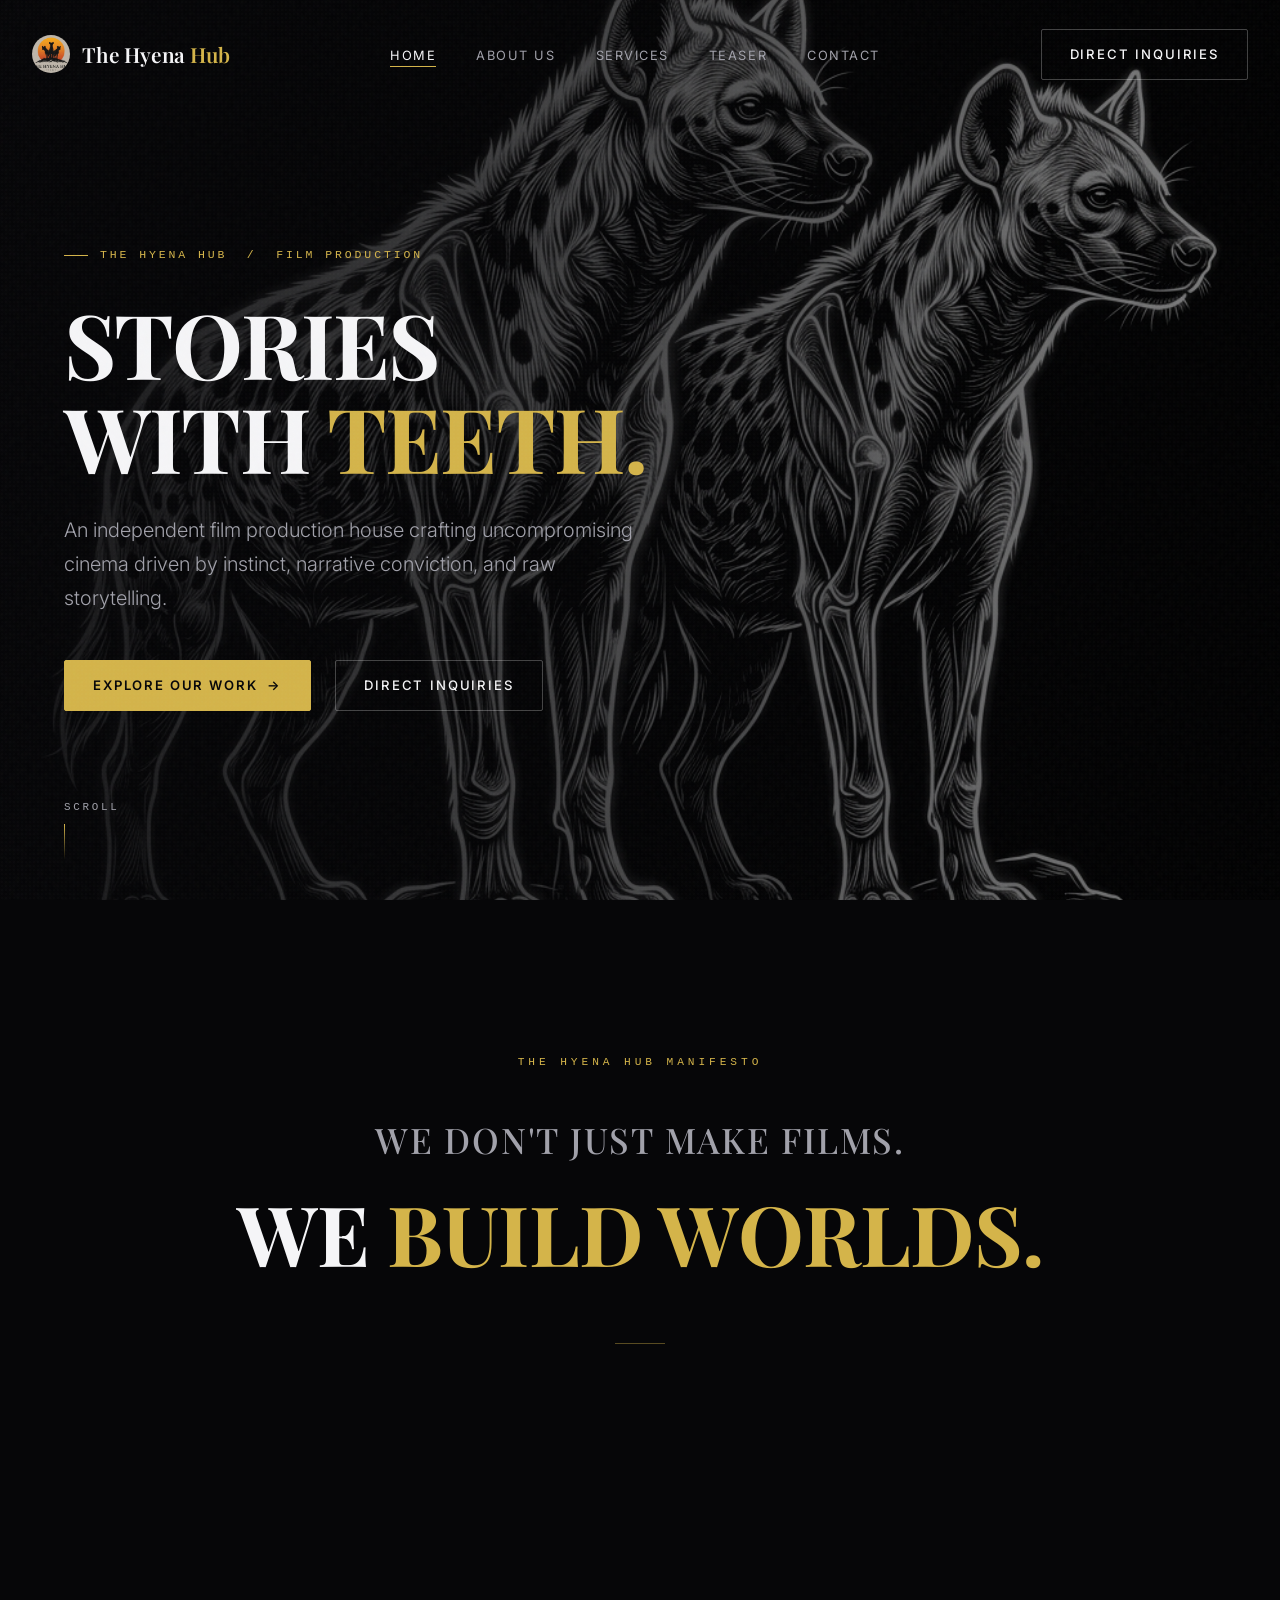
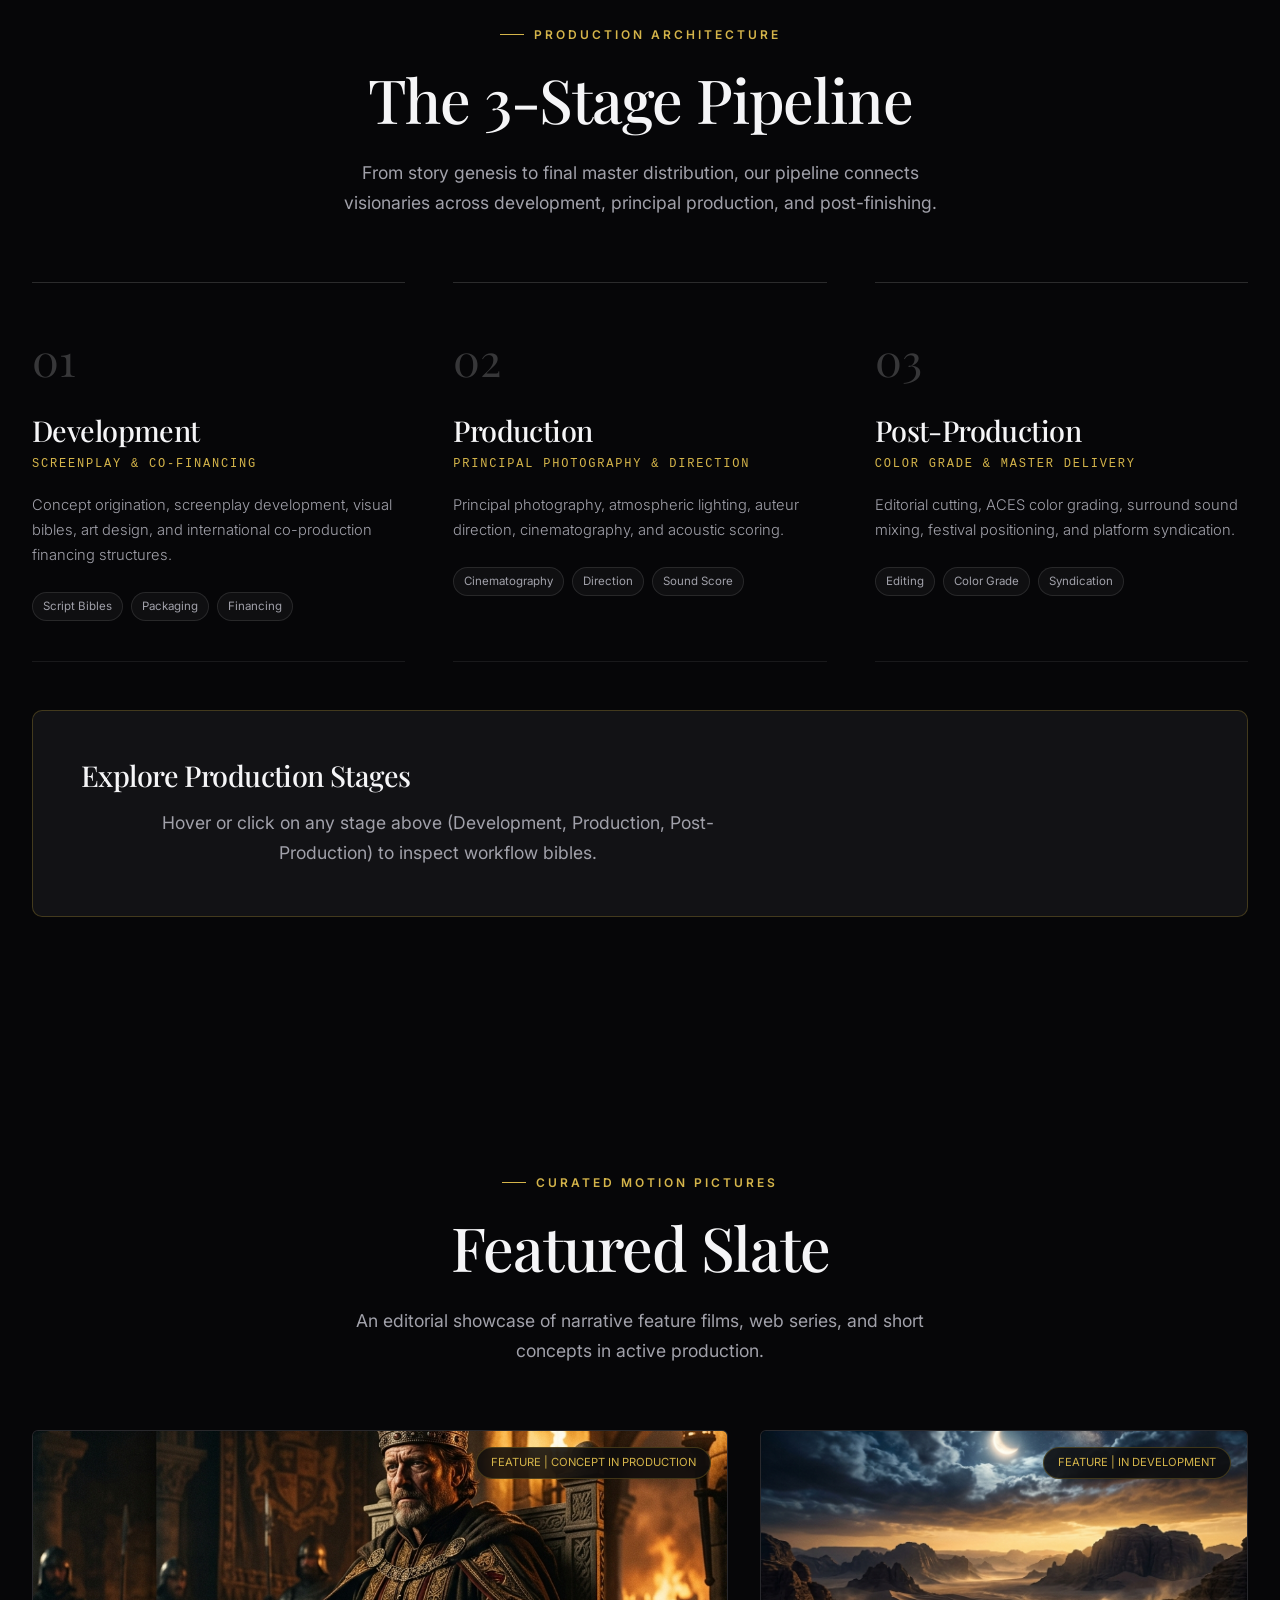
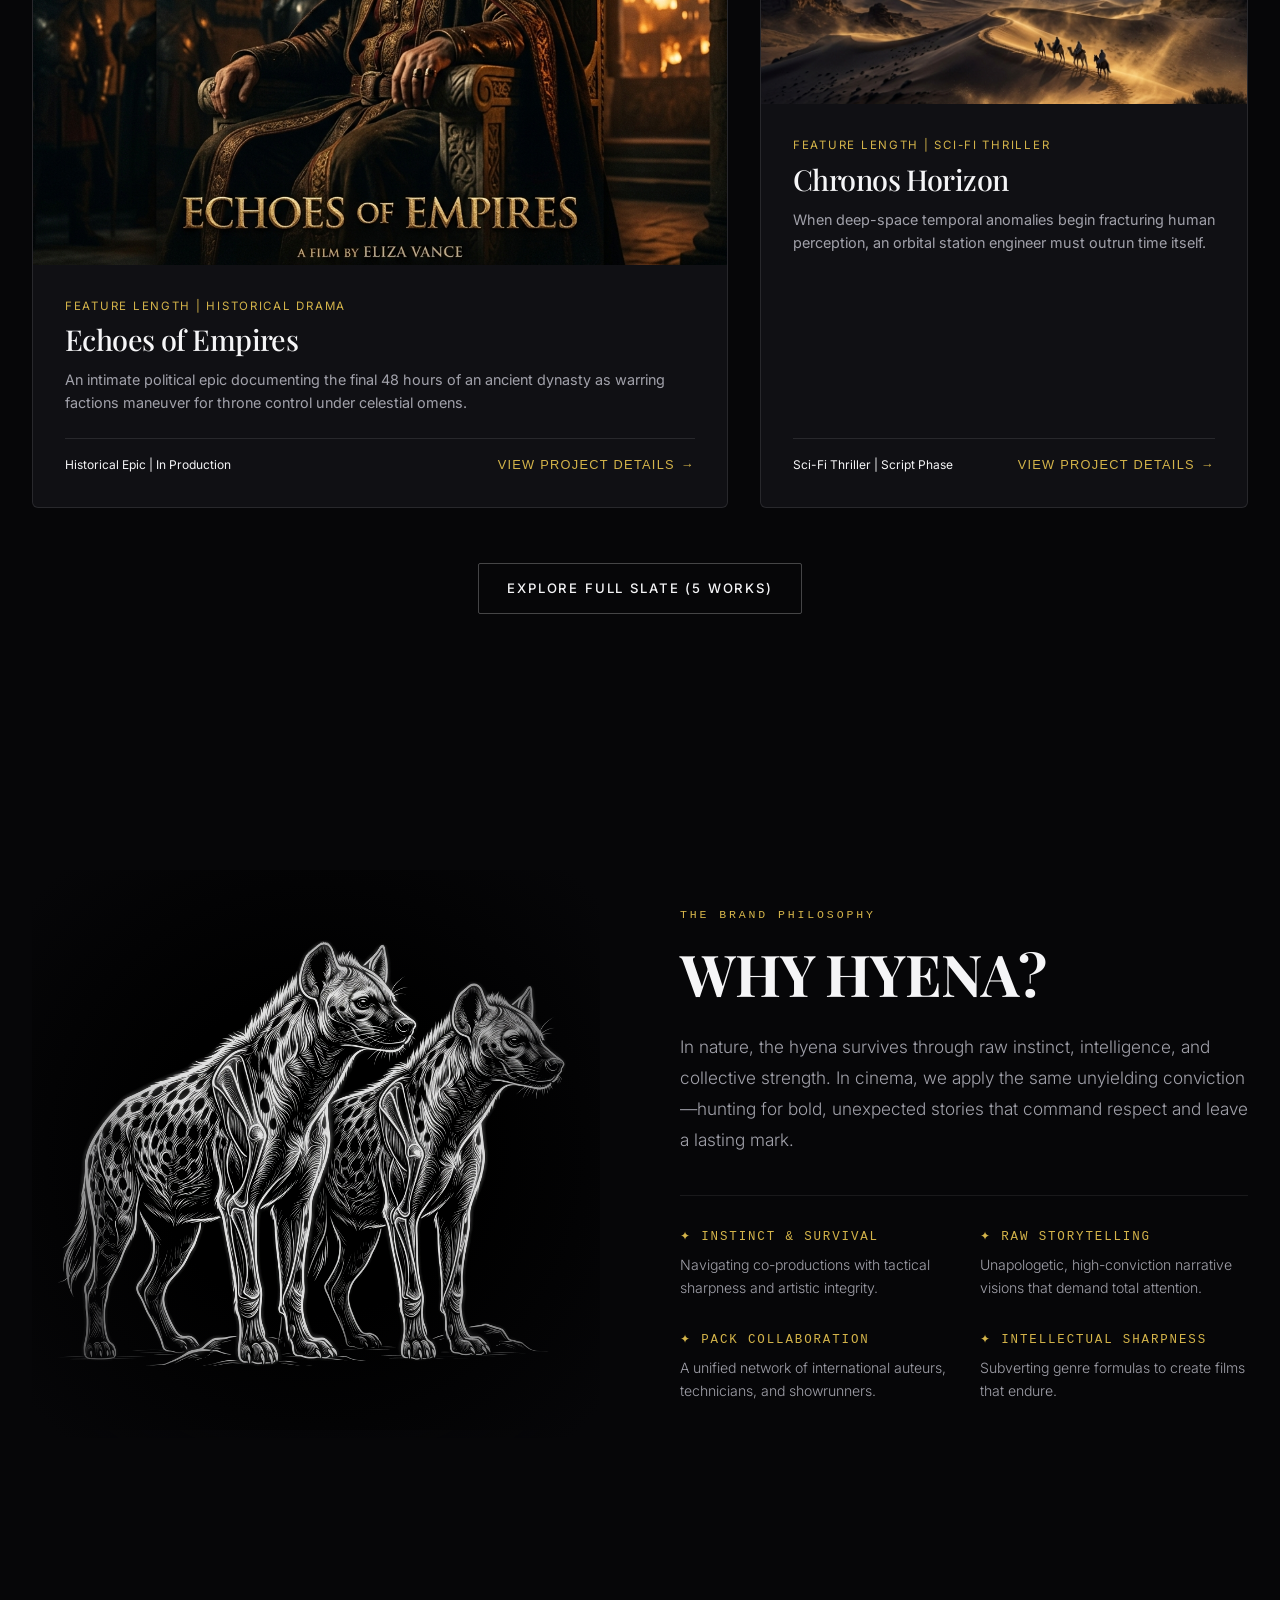
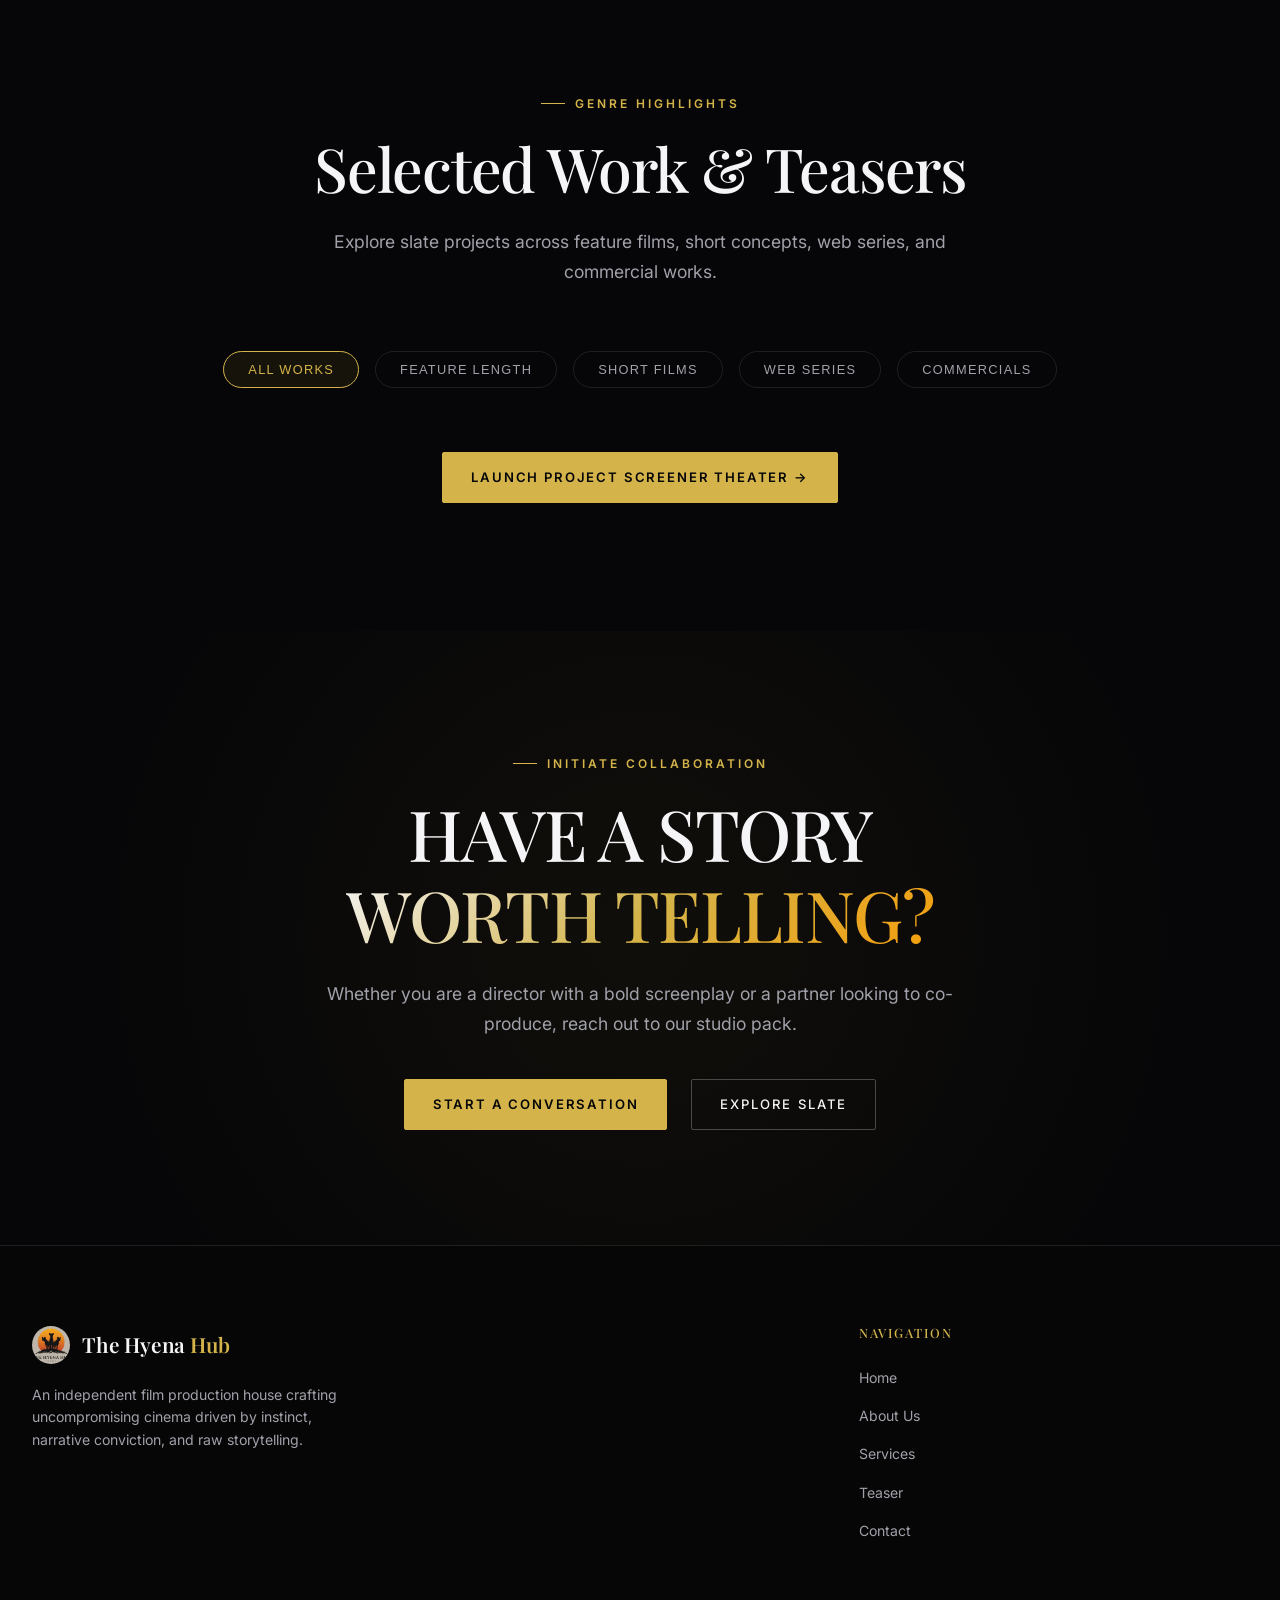
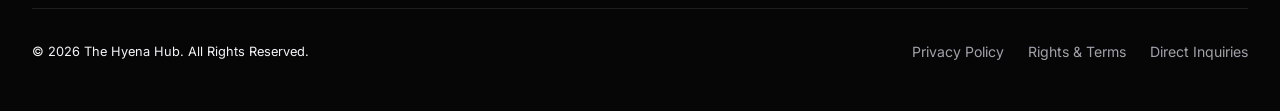
==== commit 2f0f6d0f: "Fix CTA button layout regression after Pass 3" ====
--- a/index.html
+++ b/index.html
@@ -83,7 +83,7 @@
       </p>
 
       <div class="hero-cta-group fade-in-up delay-3">
-        <a href="#slate" class="btn btn-gold">Explore Our Work &rarr;</a>
+        <a href="#slate" class="btn btn-gold">Explore Our Work <span class="btn-arrow">&rarr;</span></a>
         <a href="inquiries.html" class="btn btn-outline-gold">Direct Inquiries</a>
       </div>
     </div>
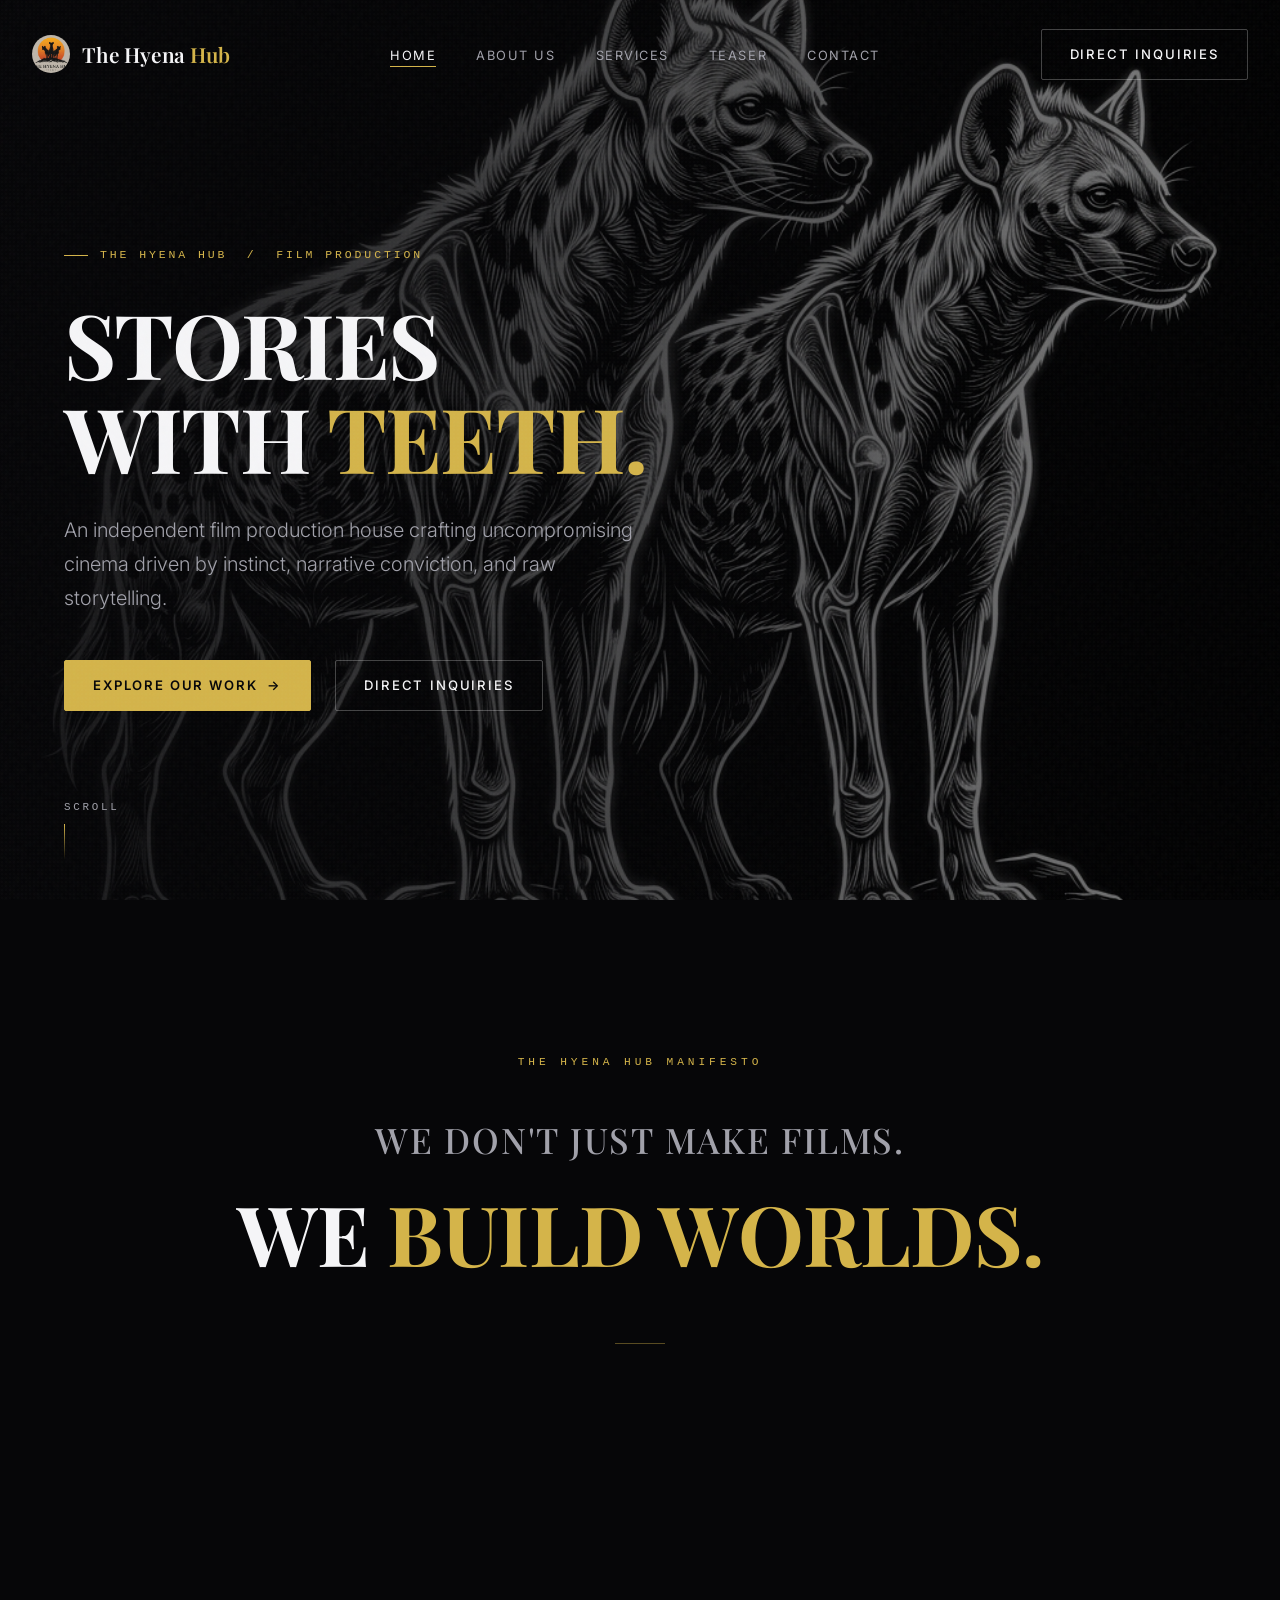
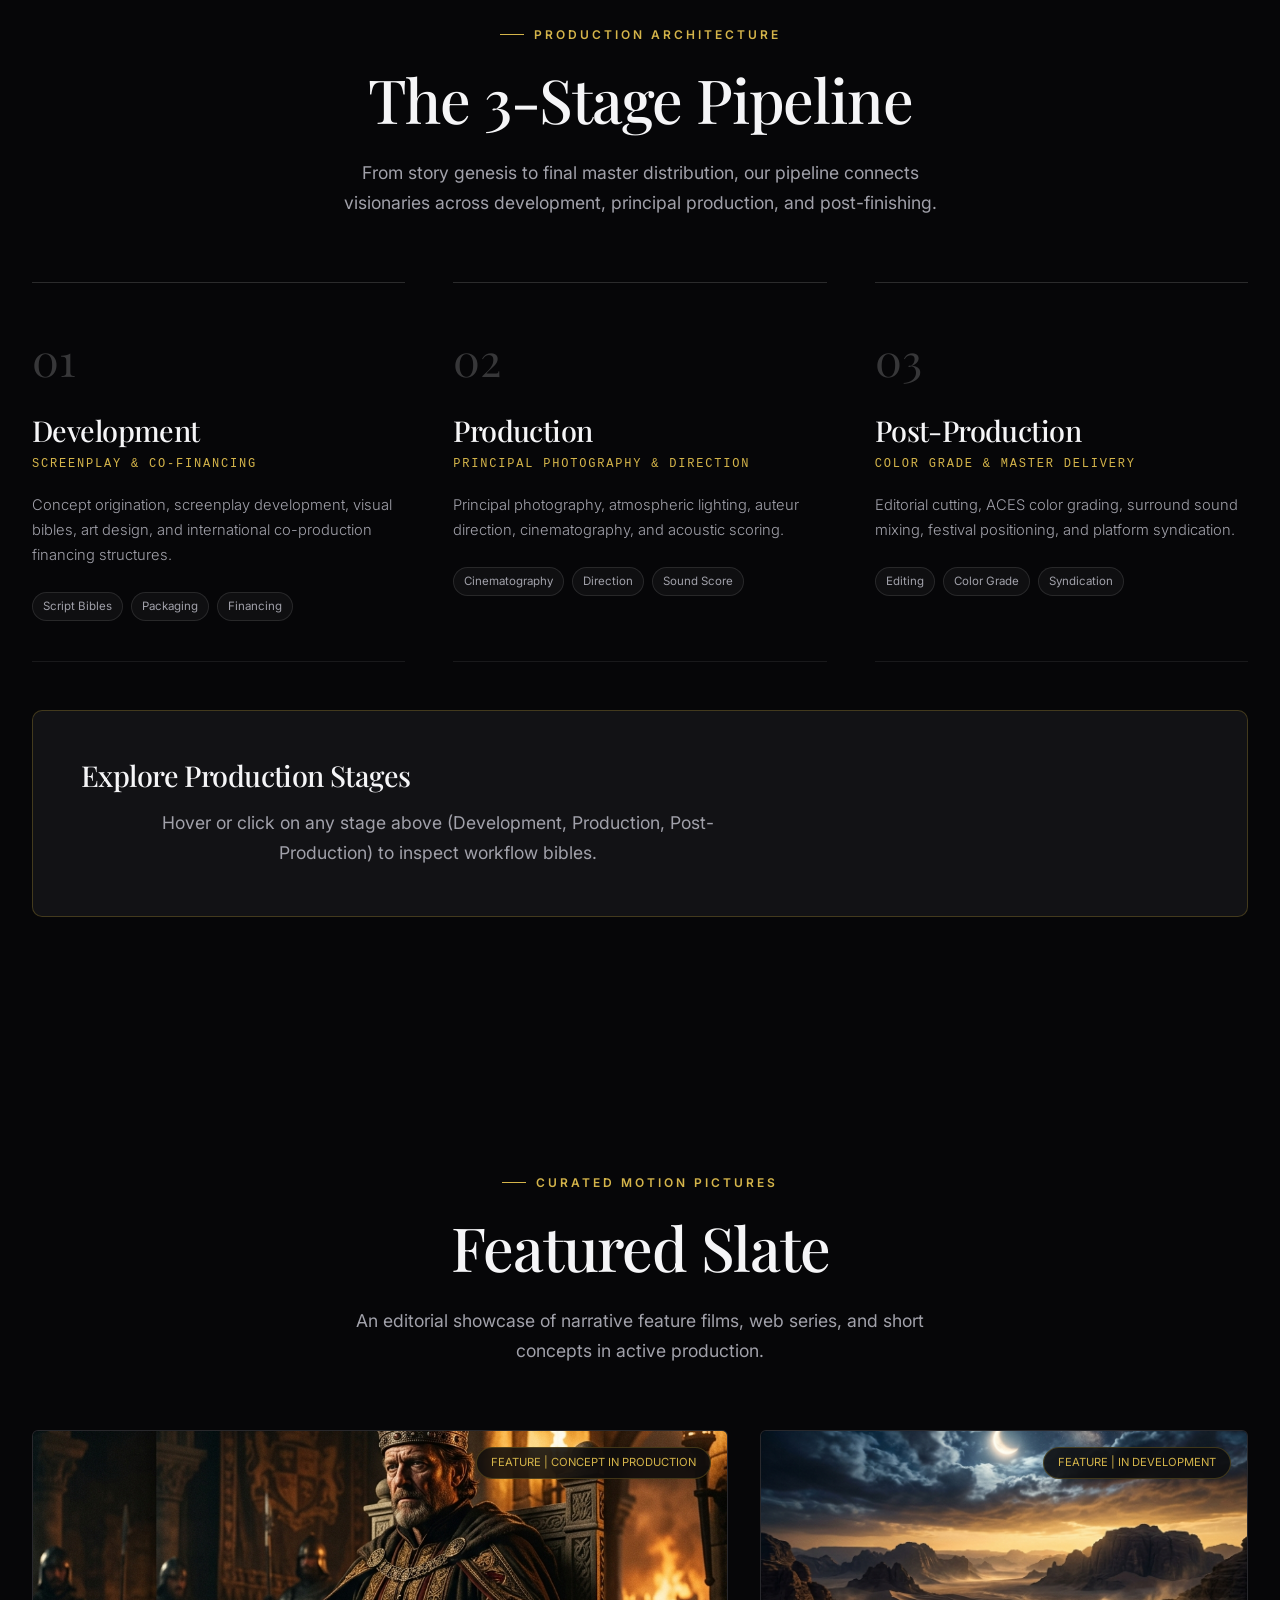
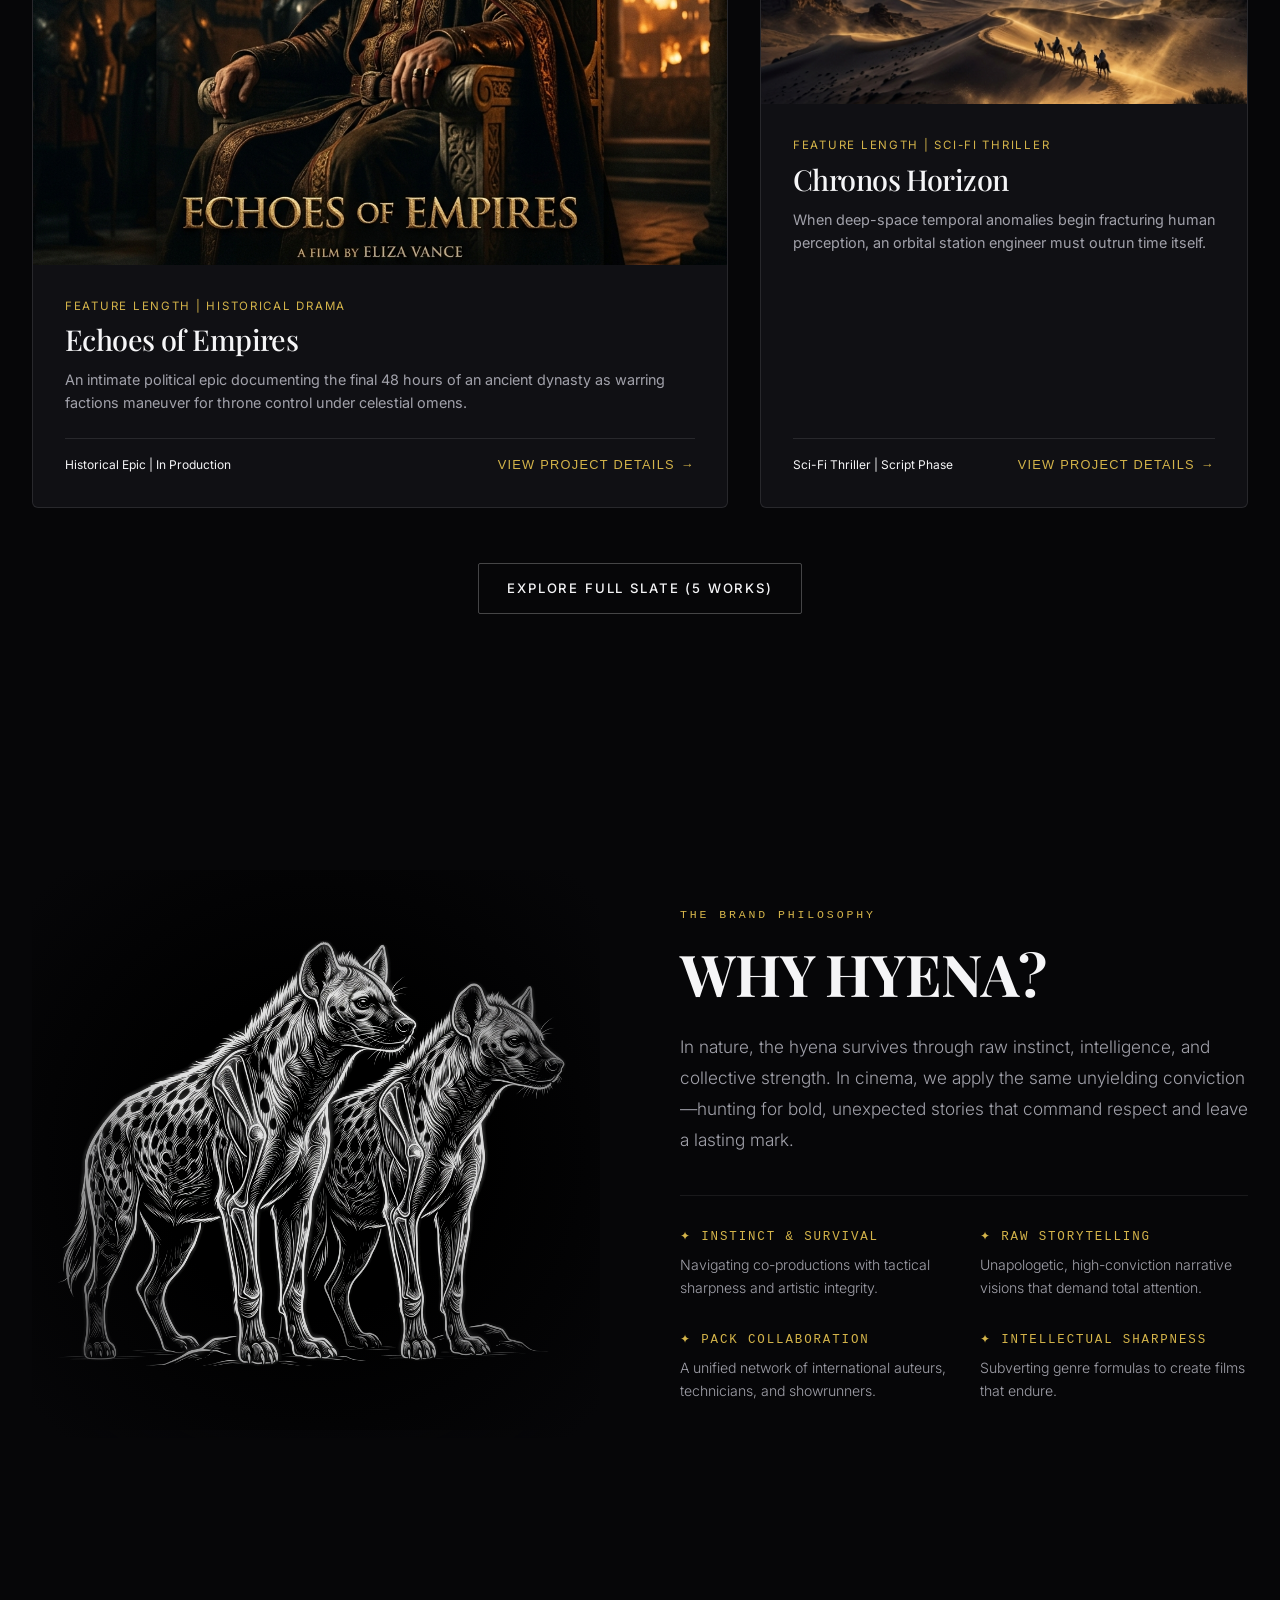
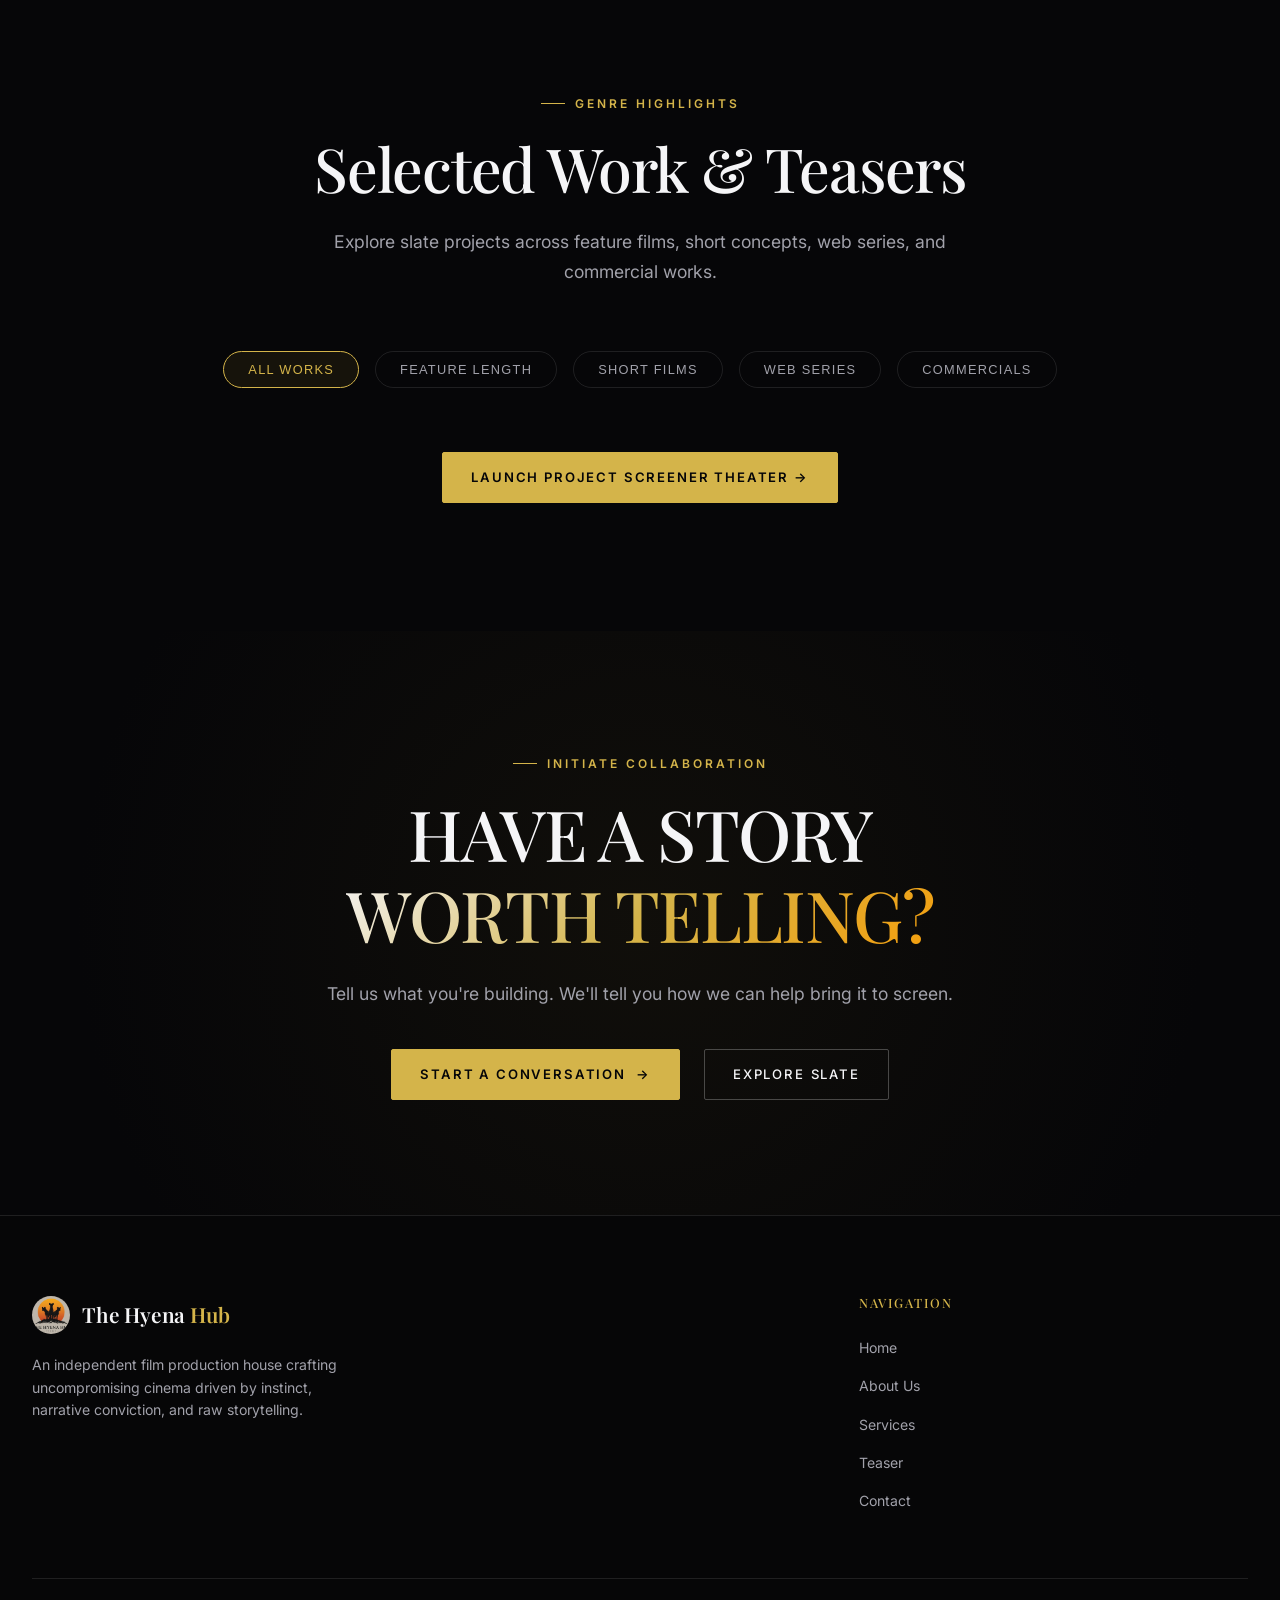
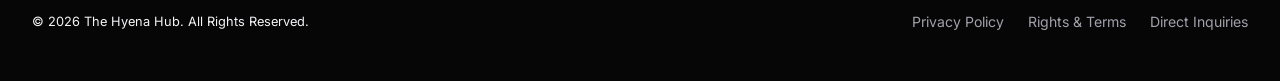
==== commit 075a670e: "Pass 5: Conversion, content, and production inquiry optimization" ====
--- a/index.html
+++ b/index.html
@@ -3,8 +3,14 @@
 <head>
   <meta charset="UTF-8">
   <meta name="viewport" content="width=device-width, initial-scale=1.0">
-  <title>The Hyena Hub — Film Production & Global Syndication</title>
+  <title>The Hyena Hub — Film Production</title>
   <meta name="description" content="An independent film production house crafting uncompromising cinema driven by instinct, narrative conviction, and raw storytelling.">
+  
+  <!-- Open Graph Meta Tags -->
+  <meta property="og:title" content="The Hyena Hub — Film Production">
+  <meta property="og:description" content="An independent film production house crafting uncompromising cinema driven by instinct, narrative conviction, and raw storytelling.">
+  <meta property="og:type" content="website">
+  <meta property="og:image" content="assets/images/hero/hyenas.png">
   
   <!-- Google Fonts (Space Grotesk, Playfair Display, Inter) -->
   <link rel="preconnect" href="https://fonts.googleapis.com">
@@ -329,11 +335,11 @@
         HAVE A STORY <br><span class="text-gradient-gold">WORTH TELLING?</span>
       </h2>
       <p class="section-subtitle fade-in-up delay-2" style="margin: 0 auto 2.5rem;">
-        Whether you are a director with a bold screenplay or a partner looking to co-produce, reach out to our studio pack.
+        Tell us what you're building. We'll tell you how we can help bring it to screen.
       </p>
 
       <div class="fade-in-up delay-3" style="display: flex; gap: 1.5rem; justify-content: center; flex-wrap: wrap;">
-        <a href="inquiries.html" class="btn btn-gold">Start a Conversation</a>
+        <a href="inquiries.html" class="btn btn-gold">Start a Conversation <span class="btn-arrow">&rarr;</span></a>
         <a href="portfolio.html" class="btn btn-outline-gold">Explore Slate</a>
       </div>
     </div>
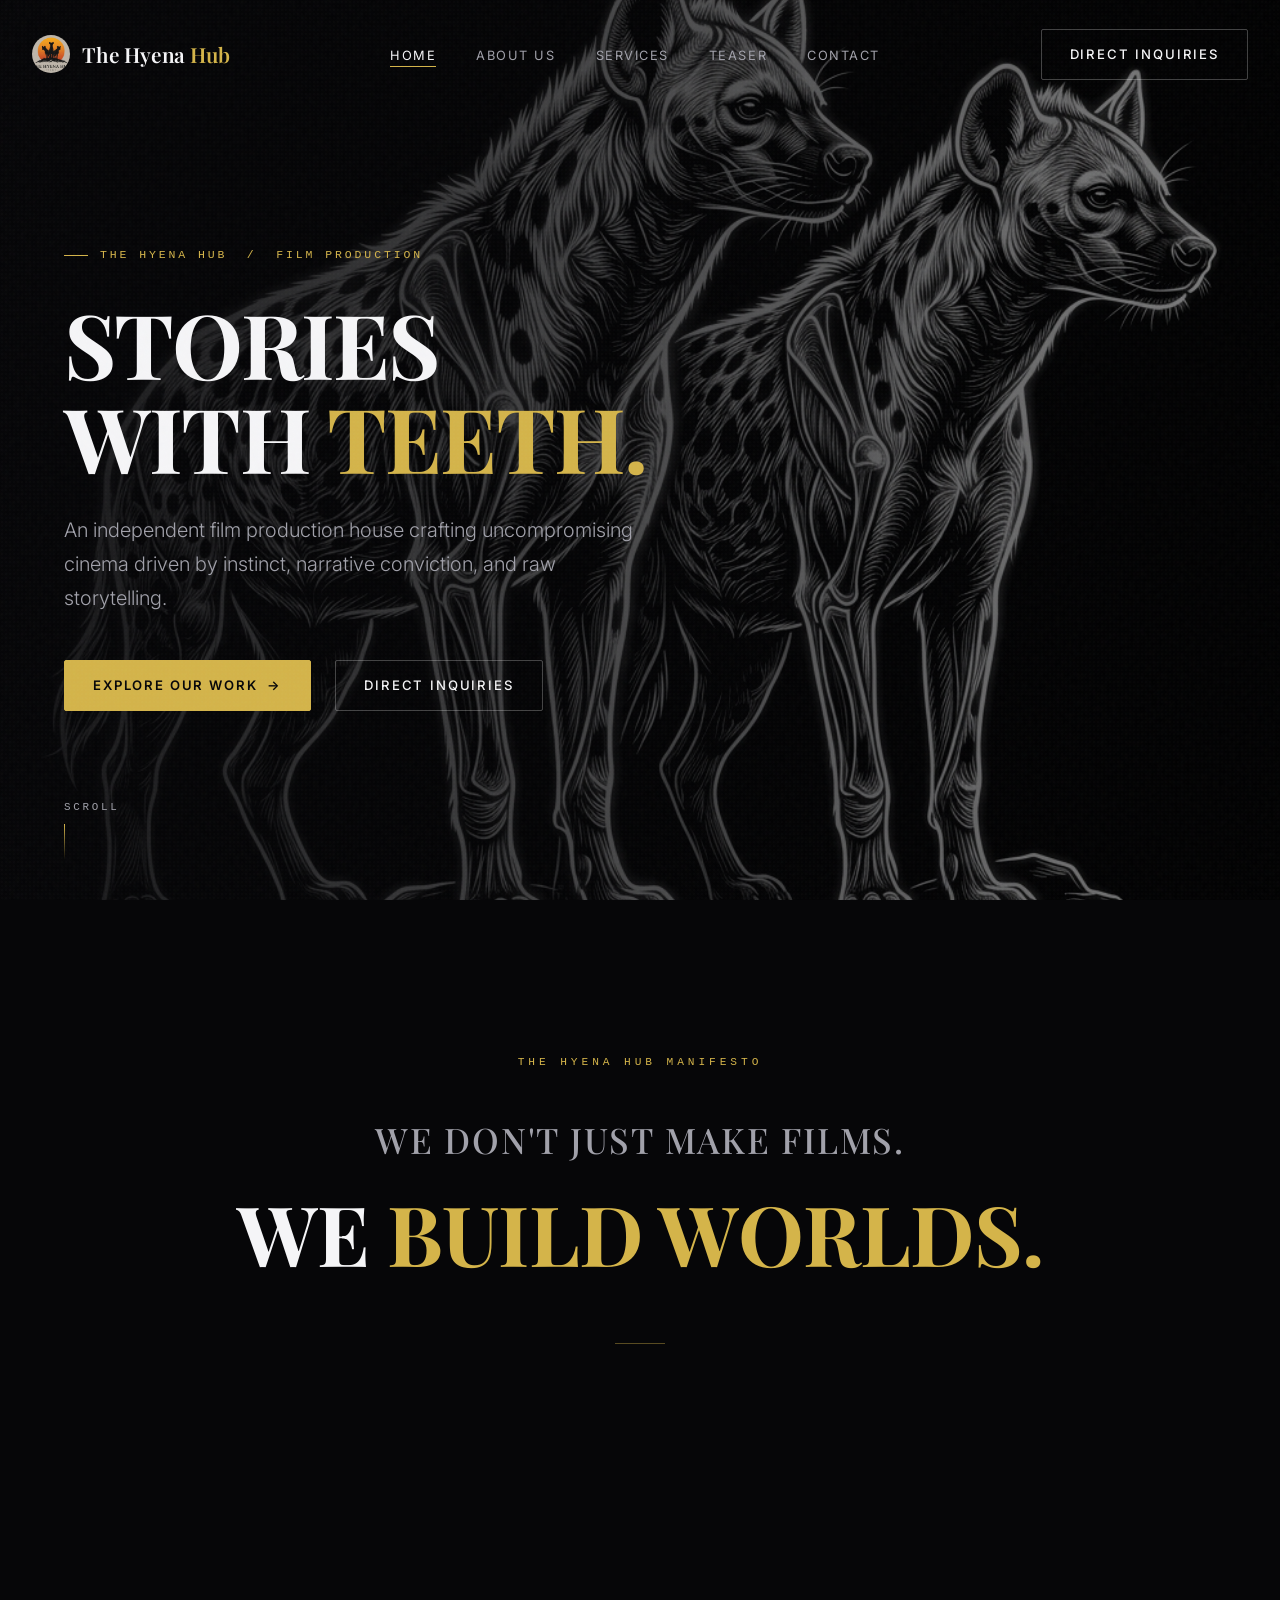
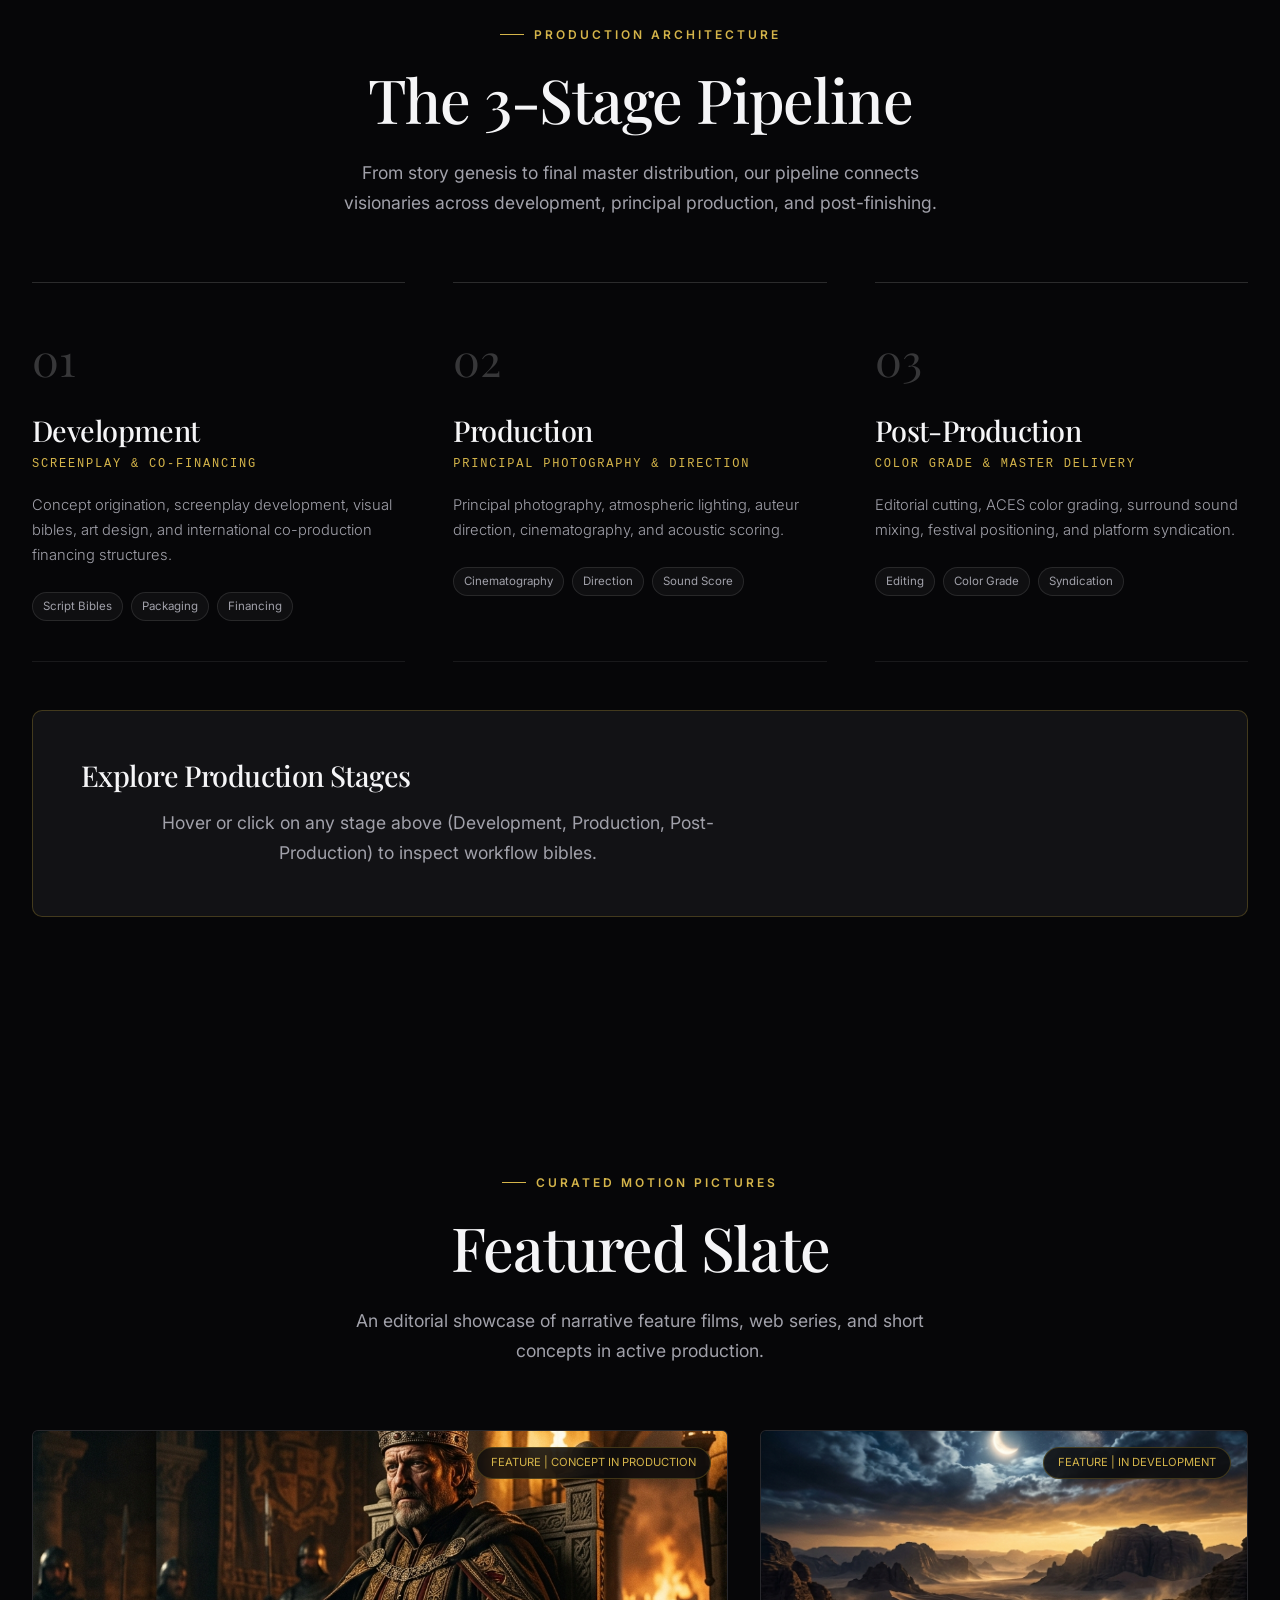
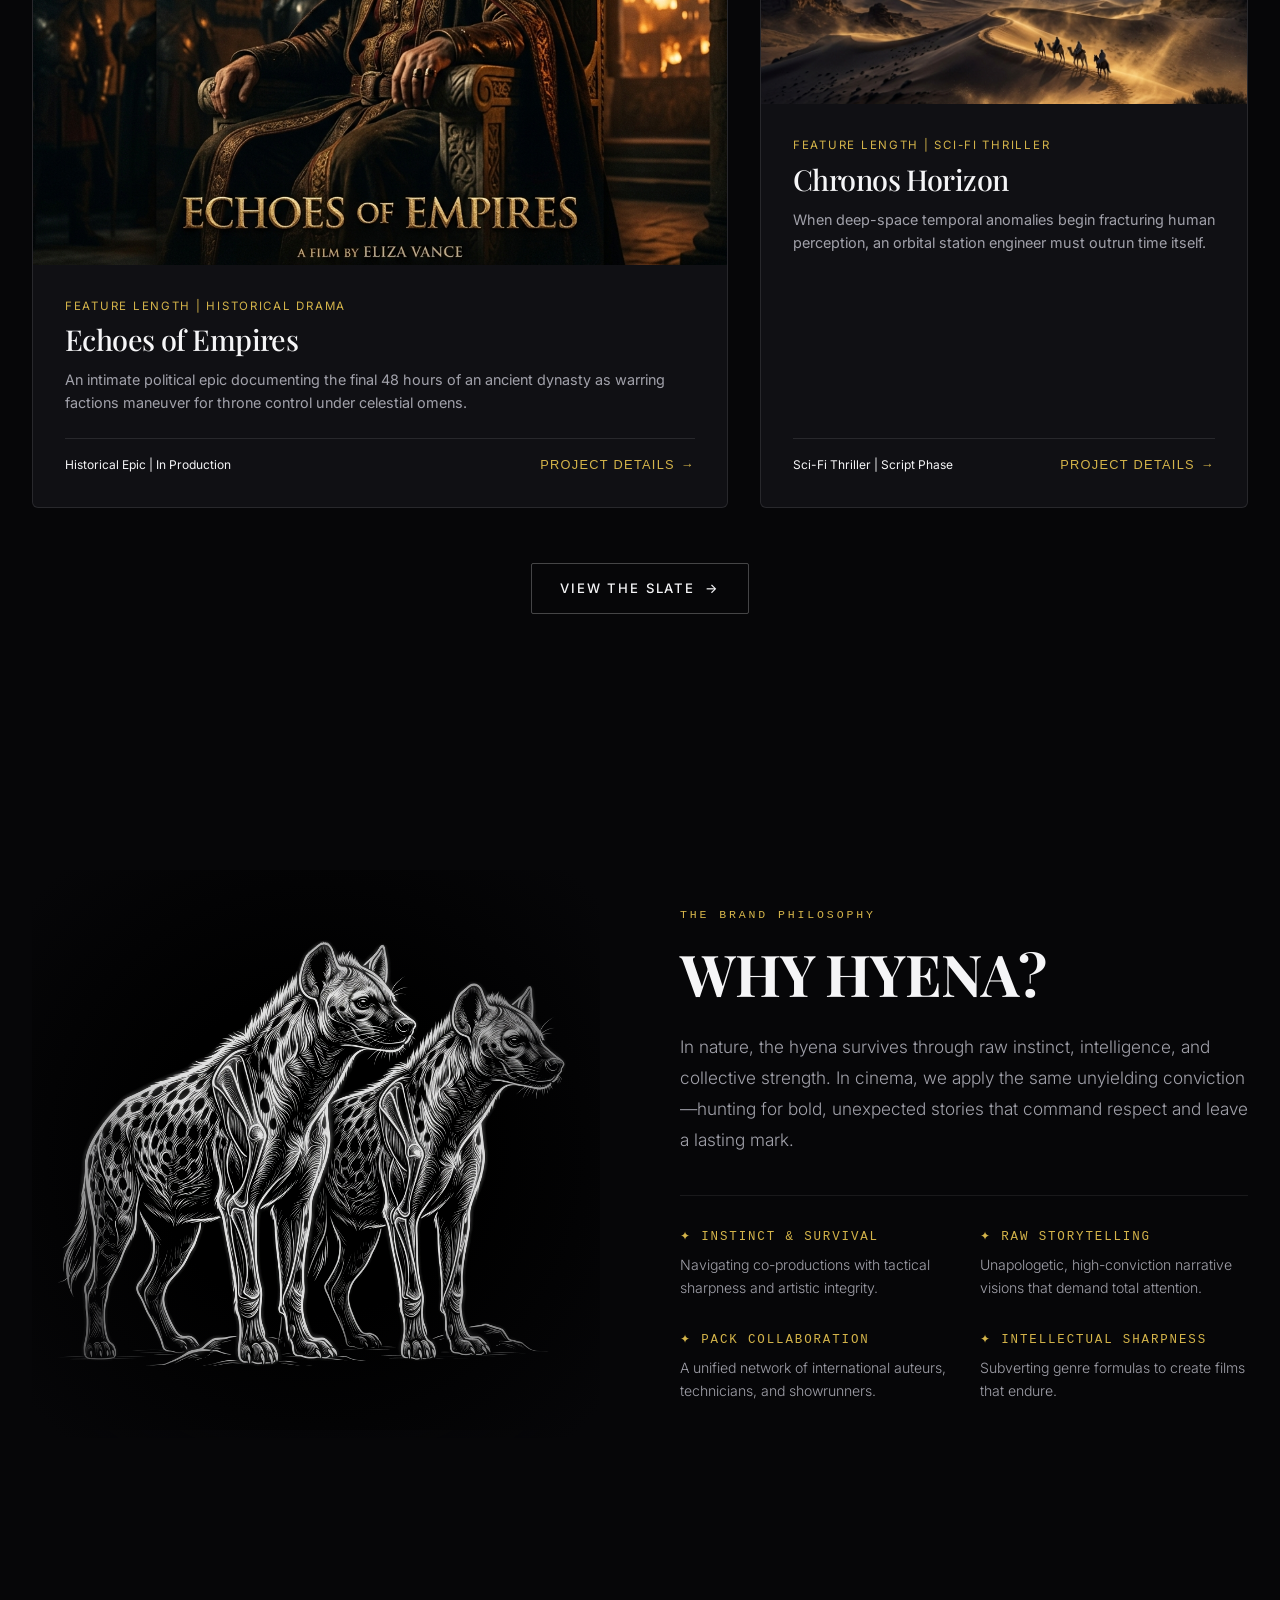
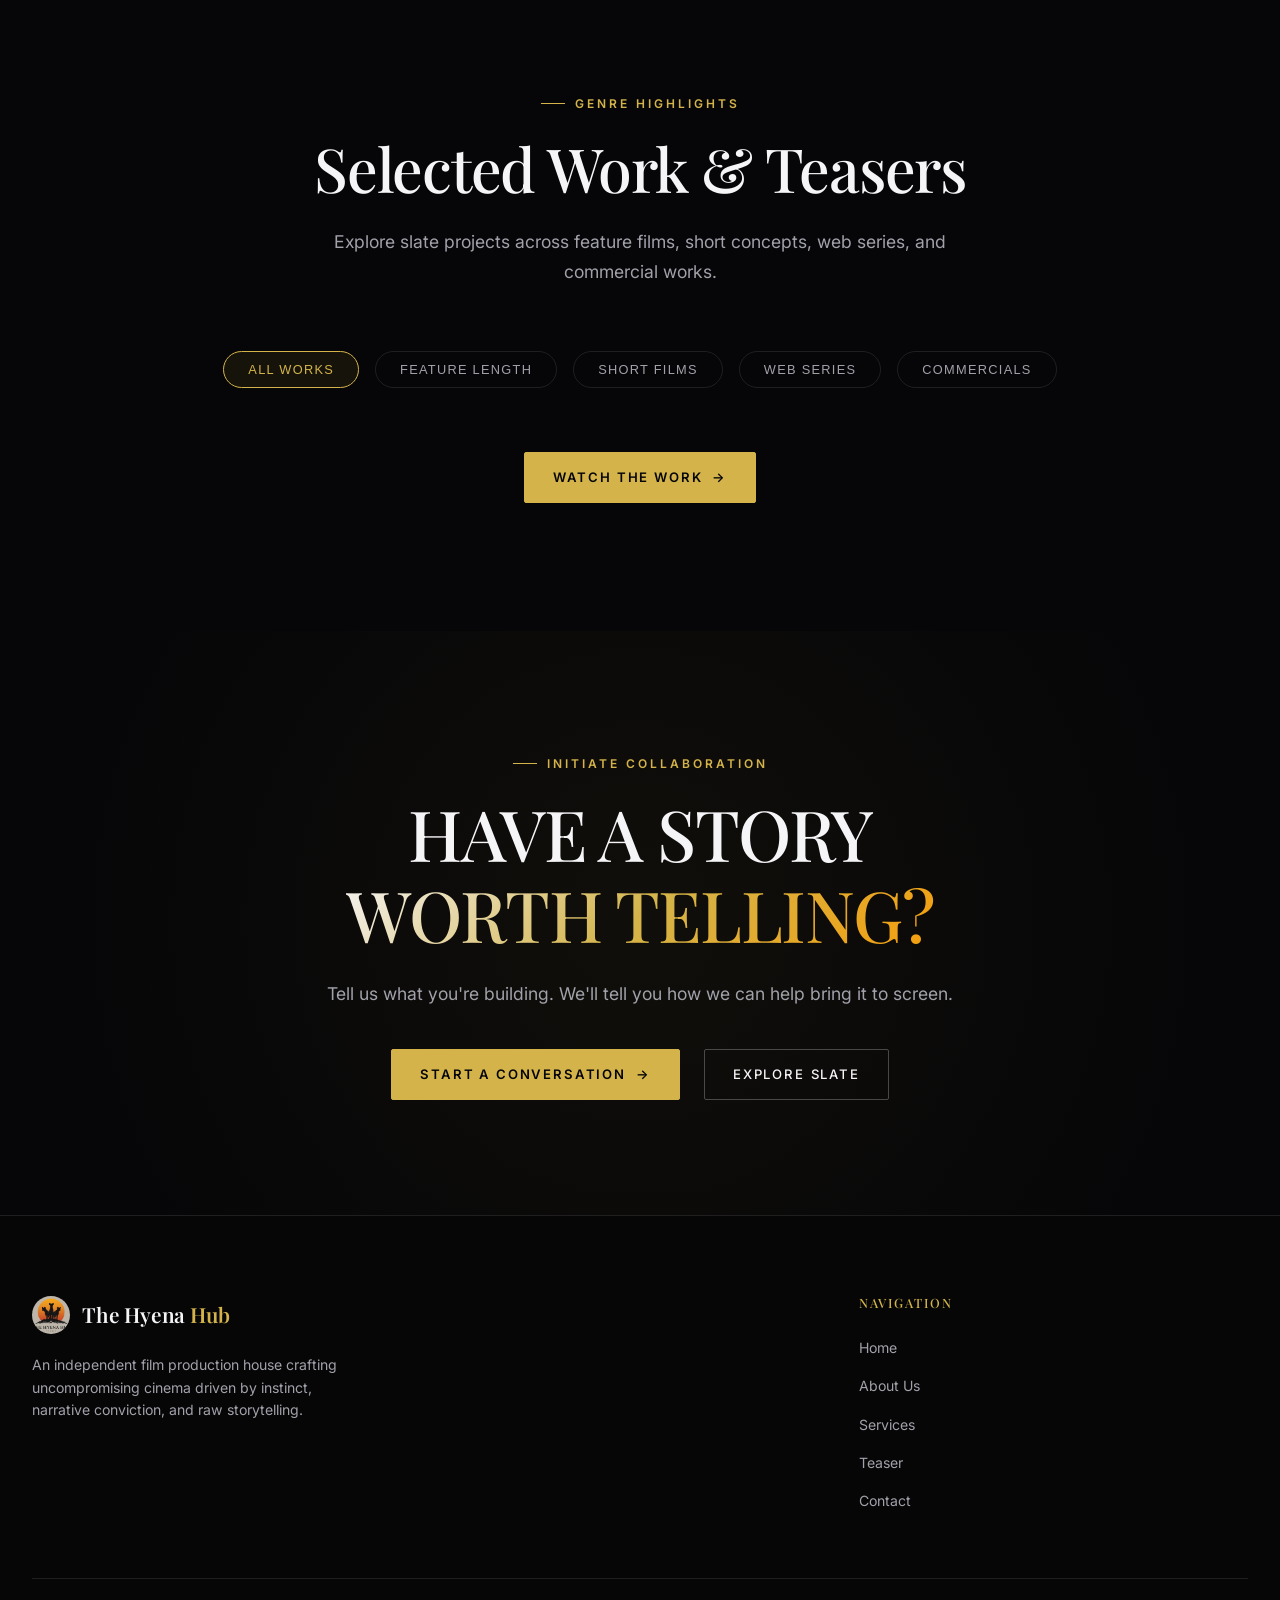
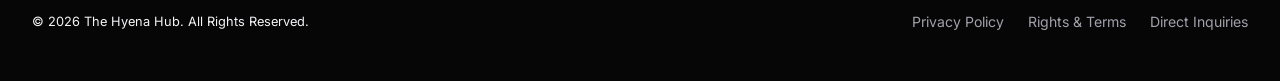
==== commit 7308bbe5: "Pass 5.1: Simplify portfolio CTA language" ====
--- a/index.html
+++ b/index.html
@@ -223,7 +223,7 @@
             <div class="slate-card-footer">
               <span class="slate-meta-specs">Historical Epic | In Production</span>
               <button class="slate-action-link open-case-study" data-film="echoes-of-empires">
-                View Project Details <span>→</span>
+                Project Details <span class="btn-arrow">&rarr;</span>
               </button>
             </div>
           </div>
@@ -246,7 +246,7 @@
             <div class="slate-card-footer">
               <span class="slate-meta-specs">Sci-Fi Thriller | Script Phase</span>
               <button class="slate-action-link open-case-study" data-film="chronos-horizon">
-                View Project Details <span>→</span>
+                Project Details <span class="btn-arrow">&rarr;</span>
               </button>
             </div>
           </div>
@@ -254,7 +254,7 @@
       </div>
 
       <div style="text-align: center; margin-top: 3.5rem;">
-        <a href="portfolio.html" class="btn btn-outline-gold">Explore Full Slate (5 Works)</a>
+        <a href="portfolio.html" class="btn btn-outline-gold">View The Slate <span class="btn-arrow">&rarr;</span></a>
       </div>
     </div>
   </section>
@@ -320,7 +320,7 @@
       </div>
 
       <div style="text-align: center; margin-top: 2.5rem;" class="fade-in-up delay-2">
-        <a href="portfolio.html" class="btn btn-gold">Launch Project Screener Theater →</a>
+        <a href="portfolio.html" class="btn btn-gold">Watch The Work <span class="btn-arrow">&rarr;</span></a>
       </div>
     </div>
   </section>
